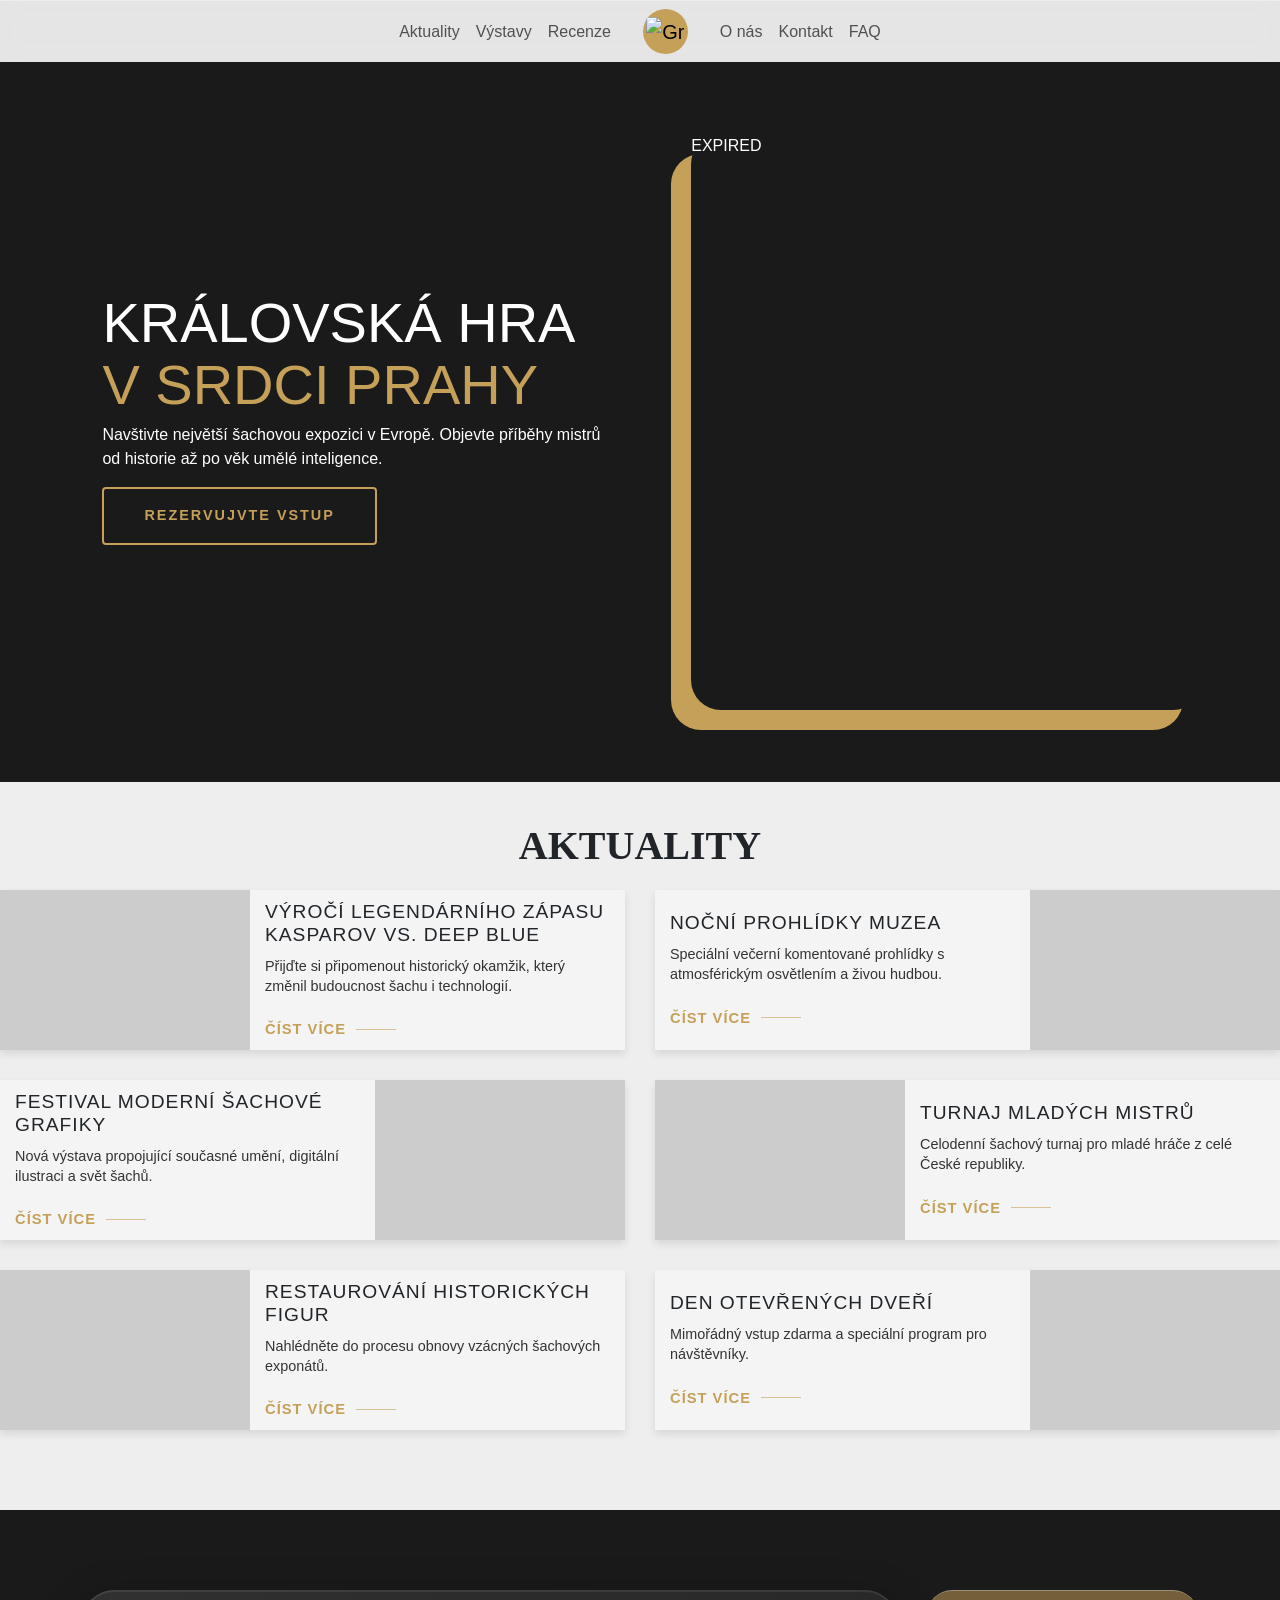
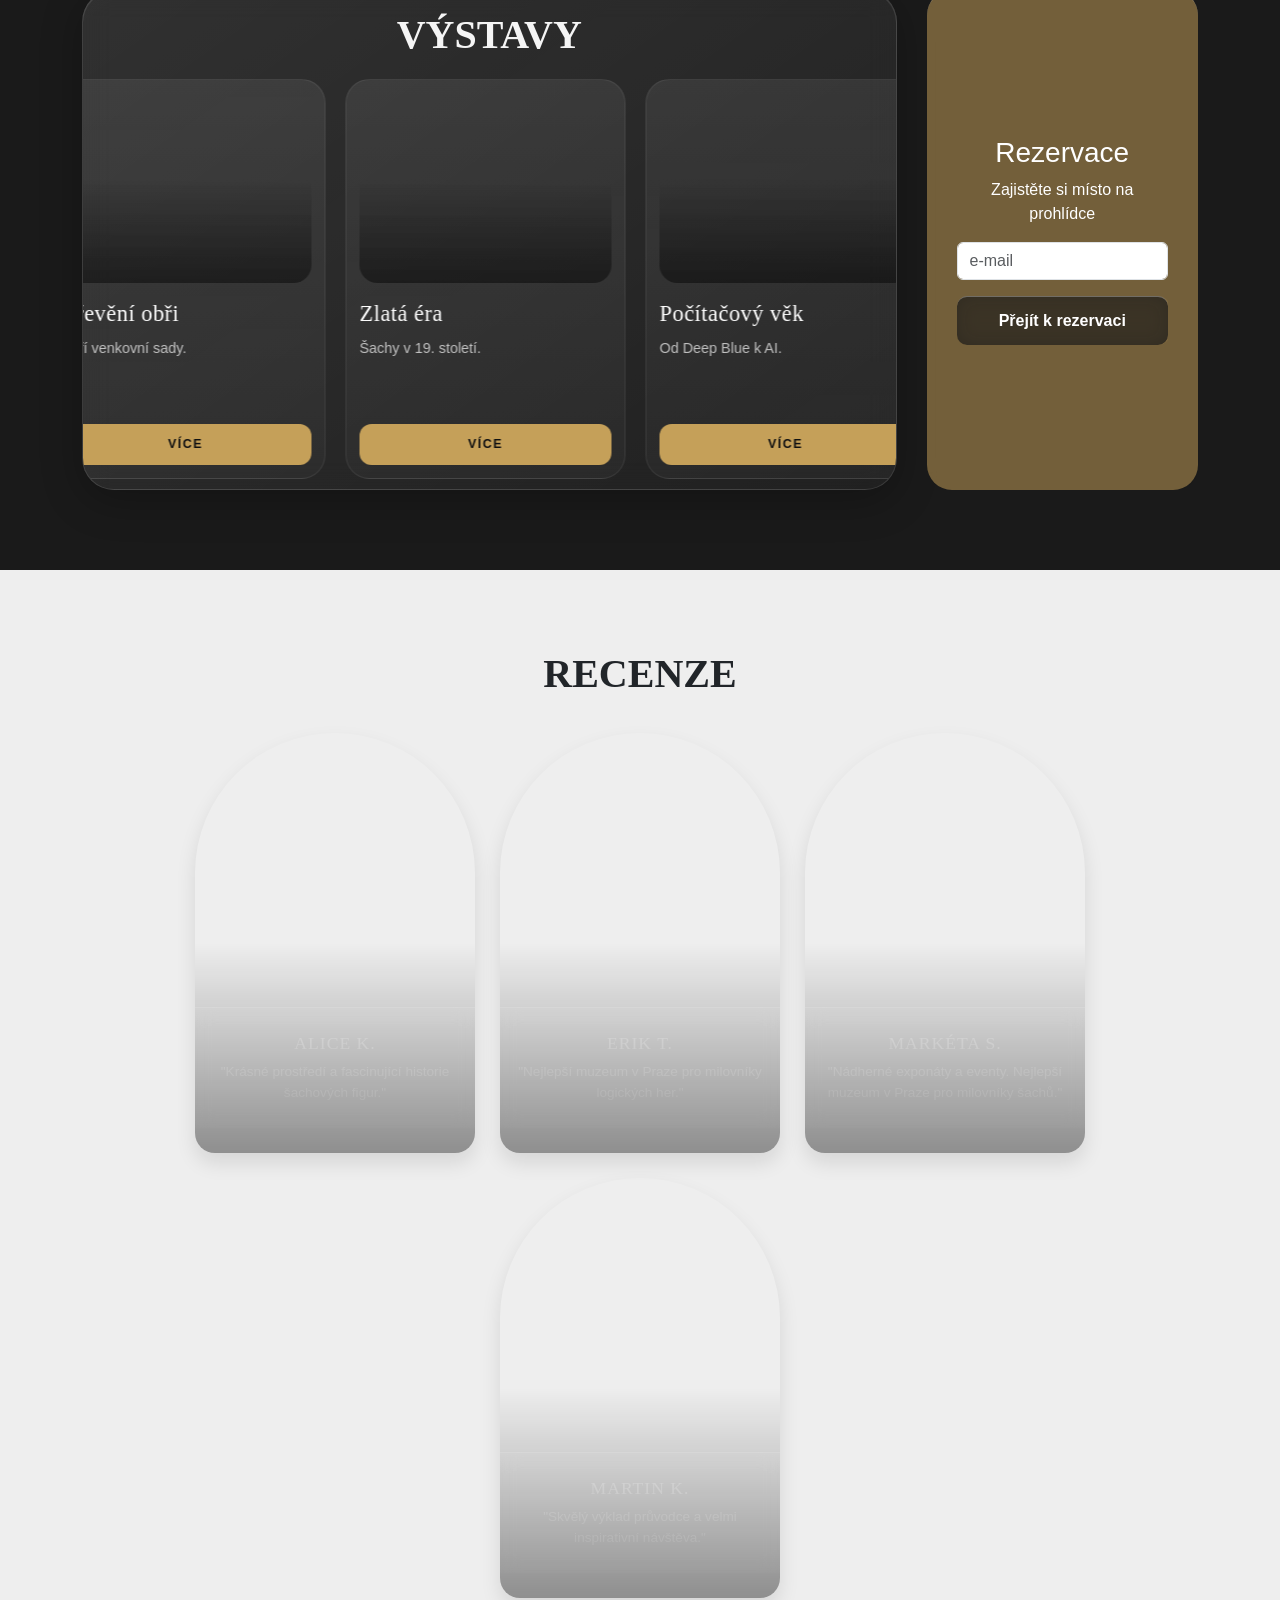
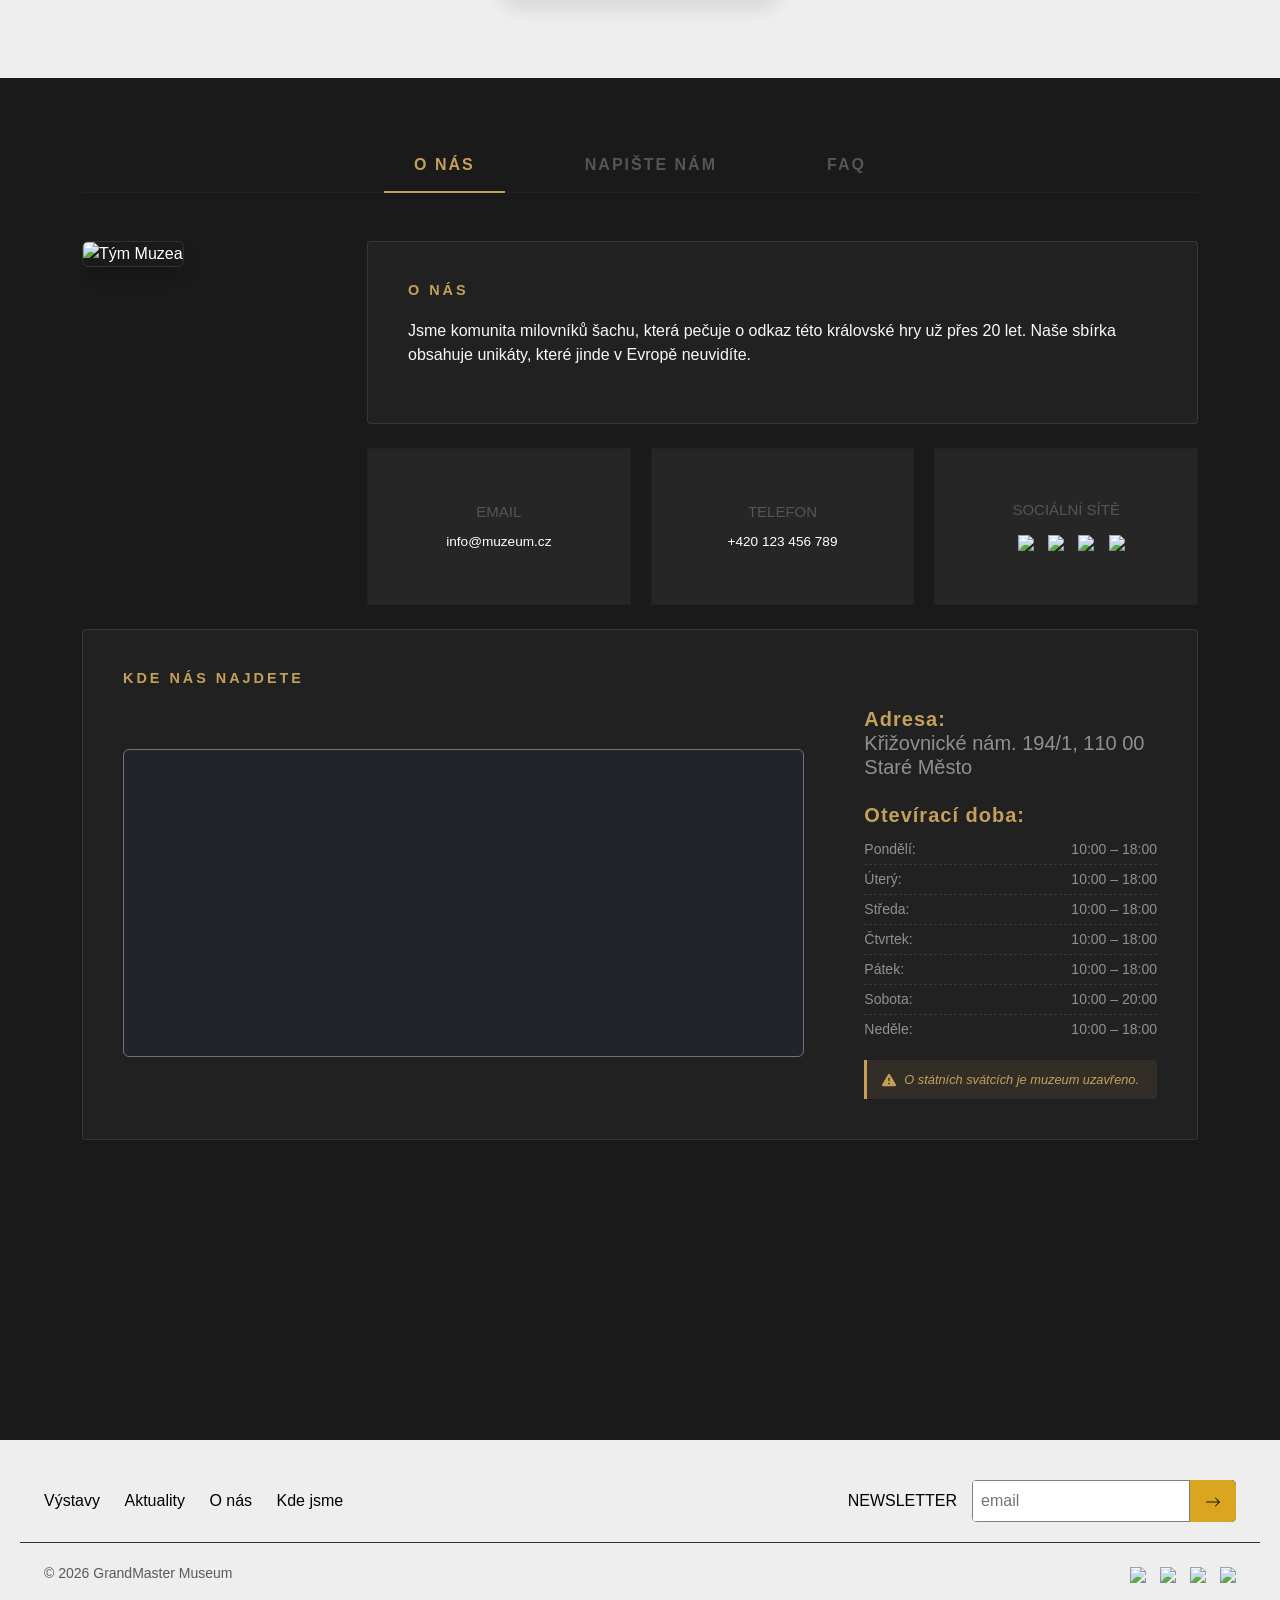
==== index.html @ 1655638c "Add files via upload" ====
<!DOCTYPE html>
<html lang="cs">

<head>
    <meta charset="UTF-8">
    <meta name="viewport" content="width=device-width, initial-scale=1.0">
    <title>Šachové Muzeum</title>

	<link href="https://cdn.jsdelivr.net/npm/bootstrap@5.3.0/dist/css/bootstrap.min.css" rel="stylesheet">
   <!-- <link href="https://fonts.googleapis.com/css2?family=Playfair+Display:wght@700;900&family=Poppins:wght@300;400;600&display=swap" rel="stylesheet">
   --> <link rel="stylesheet" href="style.css">
</head>

<body>

<nav class="navbar navbar-expand-lg navbar-light bg-light sticky-top">
  <div class="container">
    <button class="navbar-toggler" type="button" data-bs-toggle="collapse" data-bs-target="#navbarNav">
      <span class="navbar-toggler-icon"></span>
    </button>
    <div class="collapse navbar-collapse justify-content-center" id="navbarNav">
      <ul class="navbar-nav align-items-center">
        <li class="nav-item"><a class="nav-link" href="#aktuality">Aktuality</a></li>
        <li class="nav-item"><a class="nav-link" href="#vystavy">Výstavy</a></li>
		<li class="nav-item"><a class="nav-link" href="#recenze">Recenze</a></li>
      </ul>
      <a class="navbar-brand mx-4 logo-circle" href="#home">
        <img src="./pictures/chess_logo.png" alt="GrandMaster Logo" class="navbar-logo-img">
      </a>
      <ul class="navbar-nav align-items-center">
        <!--<li class="nav-item"><a class="nav-link" href="#kontakt">O nás</a></li>-->
		<li class="nav-item"><a class="nav-link" href="#kontakt" onclick="openTab('sekce-onas', this)">O nás</a></li>
        <li class="nav-item"><a class="nav-link" href="#kontakt" onclick="openTab('sekce-napiste', this)">Kontakt</a></li>
		<li class="nav-item"><a class="nav-link" href="#kontakt" onclick="openTab('sekce-faq', this)">FAQ</a></li>
      </ul>
    </div>
  </div>
</nav>



<!--HERO SECTION-->
<section id="home" class="hero">
  <div class="hero-content">
    <h1 style="font-family: 'Trebuchet MS', 'Lucida Sans Unicode', 'Lucida Grande', 'Lucida Sans', Arial, sans-serif; font-style: normal; font-weight: 1400;">KRÁLOVSKÁ HRA <br><span>V SRDCI PRAHY</span></h1>
    <p>Navštivte největší šachovou expozici v Evropě. Objevte příběhy mistrů od historie až po věk umělé inteligence.</p>
    <a href="#rezervace" class="btn-hero">REZERVUJVTE VSTUP</a>
  </div>
  <div class="img_hero_box">
      <div class="img_hero"><p id="odpocet"></p></div>
  </div>
</section>
<!--HERO SECTION-->


<dialog id="newsModal" class="news-modal">

  <div class="news-modal-image" id="newsModalImage"></div>

  <div class="news-modal-content">

    <div class="news-modal-date" id="newsModalDate"></div>

    <h2 id="newsModalTitle"></h2>

    <p id="newsModalText"></p>

    <button
    onclick="closeNewsModal()"
    class="btn btn-primary">
      Zavřít článek
    </button>

  </div>

</dialog>

<!--AKTUALITY-->
<section id="aktuality">
  <h2 class="section-title" style="padding-top: 40px;">AKTUALITY</h2>
  
  <div class="aktuality-container">
    
    <div class="aktualita-item">
      <div class="aktualita-foto" style="background-image: url('cesta-k-fotce1.jpg');"></div>
      <div class="aktualita-text">
        <h3>Výročí legendárního zápasu Kasparov vs. Deep Blue</h3>
        <p>
        Přijďte si připomenout historický okamžik,
        který změnil budoucnost šachu i technologií.
        </p> 
<button
onclick="openNewsModal(
'Výročí legendárního zápasu Kasparov vs. Deep Blue',
'14. května 2026',
'https://images.unsplash.com/photo-1511512578047-dfb367046420?w=1200',
'V květnu si muzeum připomene ikonický souboj mezi Garrym Kasparovem a superpočítačem Deep Blue, který změnil pohled veřejnosti na umělou inteligenci i budoucnost technologií. Návštěvníci se mohou těšit na interaktivní projekce, historické fotografie, dobové záznamy zápasu a speciální digitální instalace mapující vývoj počítačového šachu. Součástí programu budou také přednášky o propojení šachu a moderní AI.'
)"
class="news-btn">
Číst více
</button>
      </div>
    </div>

    <div class="aktualita-item reversed">
      <div class="aktualita-foto" style="background-image: url('cesta-k-fotce2.jpg');"></div>
      <div class="aktualita-text">
        <h3>Noční prohlídky muzea</h3>
        <p>
        Speciální večerní komentované prohlídky
        s atmosférickým osvětlením a živou hudbou.
        </p>
<button
onclick="openNewsModal(
'Noční prohlídky muzea',
'2. června 2026',
'https://images.unsplash.com/photo-1515879218367-8466d910aaa4?w=1200',
'Během letních měsíců muzeum otevírá své expozice i po setmění. Speciální večerní atmosféru doplní ambientní hudba, tematické osvětlení a komentované prohlídky zaměřené na nejzajímavější exponáty. Návštěvníci si budou moci prohlédnout historické šachové soupravy, digitální projekce i interaktivní instalace v unikátní noční atmosféře.'
)"
class="news-btn">
Číst více</button>
      </div>
    </div>

    <div class="aktualita-item reversed">
      <div class="aktualita-foto" style="background-image: url('cesta-k-fotce3.jpg');"></div>
      <div class="aktualita-text">
        <h3>Festival moderní šachové grafiky</h3>
        <p>
        Nová výstava propojující současné umění,
        digitální ilustraci a svět šachů.
        </p>
      <button
onclick="openNewsModal(
'Festival moderní šachové grafiky',
'18. července 2026',
'https://images.unsplash.com/photo-1544717305-2782549b5136?w=1200',
'Nová výstava propojí současné digitální umění, ilustraci a svět šachu. Festival představí tvorbu mladých umělců z celé Evropy, kteří ve svých dílech kombinují strategii, symboliku a moderní vizuální styl. Součástí budou workshopy, živé digitální malování i speciální projekce velkoformátových grafik inspirovaných historií i budoucností šachu.'
)"
class="news-btn">
Číst více
</button>
      </div>
    </div>

    <div class="aktualita-item">
      <div class="aktualita-foto" style="background-image: url('cesta-k-fotce4.jpg');"></div>
      <div class="aktualita-text">
       <h3>Turnaj mladých mistrů</h3>
        <p>
        Celodenní šachový turnaj pro mladé hráče
        z celé České republiky.
        </p>
        
      <button
onclick="openNewsModal(
'Turnaj mladých mistrů',
'4. srpna 2026',
'https://images.unsplash.com/photo-1517466787929-bc90951d0974?w=1200',
'Muzeum letos pořádá již pátý ročník turnaje mladých šachových talentů. Celodenní akce nabídne soutěžní partie, simultánku s profesionálním hráčem i speciální workshopy zaměřené na strategii a moderní šachové techniky. Návštěvníci se mohou těšit také na doprovodný program, interaktivní zóny a ocenění nejlepších hráčů.'
)"
class="news-btn">
Číst více
</button>
      </div>
    </div>

    <div class="aktualita-item">
      <div class="aktualita-foto" style="background-image: url('cesta-k-fotce1.jpg');"></div>
      <div class="aktualita-text">
        <h3>Restaurování historických figur</h3>
        <p>
        Nahlédněte do procesu obnovy
        vzácných šachových exponátů.
        </p>
        <button
onclick="openNewsModal(
'Restaurování historických figur',
'21. srpna 2026',
'https://images.unsplash.com/photo-1580541832626-2a7131ee809f?w=1200',
'Speciální výstava návštěvníkům představí zákulisí restaurování historických šachových souprav. Odborníci zde ukážou proces čištění, oprav i konzervace unikátních figurek pocházejících z různých období evropské historie. Součástí budou i ukázky původních materiálů, tradičních technik a interaktivní prezentace detailů jednotlivých exponátů.'
)"
class="news-btn">
Číst více
</button>
      </div>
    </div>

    <div class="aktualita-item reversed">
      <div class="aktualita-foto" style="background-image: url('cesta-k-fotce2.jpg');"></div>
      <div class="aktualita-text">
        <h3>Den otevřených dveří</h3>
        <p>
        Mimořádný vstup zdarma a speciální
        program pro návštěvníky.
        </p>
              <button
onclick="openNewsModal(
'Den otevřených dveří',
'12. září 2026',
'https://images.unsplash.com/photo-1529699211952-734e80c4d42b?w=1200',
'Muzeum zve návštěvníky na speciální den otevřených dveří se vstupem zdarma. Během celého dne budou probíhat komentované prohlídky, tematické workshopy, ukázky historických šachových partií i interaktivní aktivity pro děti a rodiny. Součástí akce bude také večerní světelná instalace v hlavní galerii.'
)"
class="news-btn">
Číst více
</button>
      </div>
    </div>

    </div>
</section>

<!-- Modální okno -->
<dialog id="tailwindModal" class="modal-window">
  <!-- Vnitřní kontejner -->
  <div class="p-6">
    <div class="flex justify-between items-center border-b pb-3 mb-4">
      <h3 class="text-xl font-bold text-gray-800"><span id="m-title" class="font-semibold text-gray-900"></span></h3>
    </div>

    <div class="space-y-3">
	  <p class="text-gray-600">Datum: <span id="m-name" class="font-semibold text-gray-900"></span></p>
      <p class="text-gray-600">Popis: <span id="m-role" class="font-semibold text-gray-900"></span></p>
    </div>

    <div class="mt-6 flex justify-end">
      <button onclick="closeModal()" class="btn btn-dark btn-sm">Zavřít</button>
    </div>
  </div>
</dialog>

<!-- Modální okno - rezervace -->
<dialog id="tailwindModalRezervace" class="modal-window">
  <!-- Vnitřní kontejner -->
  <div class="p-6">
    <div class="flex justify-between items-center border-b pb-3 mb-4">
      <h3 class="text-xl font-bold text-gray-800">Rezervace</h3>
    </div>

    <div class="space-y-3">
	  <p class="text-gray-600">
		Akce:
		<select name="typ_akce">
		  <option value="a1">Dřevění obři</option>
		  <option value="a2">Zlatá éra</option>
		  <option value="a3">Počítačový věk</option>
      <option value="a4">Historie šachů</option>
		  <option value="a5">Šachová grafika</option>
		  <option value="a6">Šachy a jejich budoucnost</option>
		</select>
	</p>

	  <p class="text-gray-600">Datum:<input type="date" class="form-control mb-3"></p>
	  <p class="text-gray-600">Čas: <input type="time" class="form-control mb-3"></p>
	  <p class="text-gray-600">
		Typ vstupenky:
		<select name="typ_vstupenky">
		  <option value="v1">Dospělí - 300 Kč</option>
		  <option value="v2">Dítě - 150 Kč</option>
		  <option value="v3">Rodinné vstupné (2 dospělí, 2 děti) - 500 Kč</option>
		</select>
	</p>
  
<div class="reservation-note">
  Vstupné se hradí až na místě při příchodu do muzea.
</div>
	<div class="ticket-grid">

  <div class="ticket-input">
    <label>Dospělí</label>
    <input type="number" min="0" value="1" class="form-ticket">
  </div>

  <div class="ticket-input">
    <label>Děti</label>
    <input type="number" min="0" value="0" class="form-ticket">
  </div>

  <div class="ticket-input">
    <label>Studenti</label>
    <input type="number" min="0" value="0" class="form-ticket">
  </div>

</div>

  
  <p class="text-gray-600">E-mail: <input type="email" class="form-control mb-3" id = "m-email"></p>
	  <p class="text-gray-600">Telefon: <input type="tel" class="form-control mb-3"></p>
    </div>

    <div class="mt-6 flex justify-end">
      <button onclick="closeModal2()" class="btn btn-dark btn-sm" style="width: 720px;">Odeslat</button>
    </div>
  </div>
</dialog>


<!--VÝSTAVY, CAROUSEL-->
<section id="vystavy" class="section dark-bg">
  <div class="container">
    <div class="reservation-layout">
      <div class="carousel-container">
        <h2 class="section-title" style="color: whitesmoke;">VÝSTAVY</h2>
        <div class="carousel-track" id="carouselTrack">

		  <div class="carousel-card">
    <div class="card-img" style="background-image: url('https://images.unsplash.com/photo-1560174038-da43ac74f01b?w=300')"></div>
    <h4>Dřevění obři</h4>
    <p>Obří venkovní sady.</p>

    <button onclick="openTailwindModal(
    'Dřevění obři',
    'Od 11. března do 1. dubna 2026',
    'Unikátní venkovní expozice obřích ručně vyřezávaných šachových figur z různých druhů dřeva. Návštěvníci si mohou prohlédnout historické herní sety inspirované středověkem a zároveň si vyzkoušet partii na nadrozměrné šachovnici pod širým nebem.'
    )" class="btn btn-dark btn-sm">Více</button>
</div>

<div class="carousel-card">
    <div class="card-img" style="background-image: url('https://images.unsplash.com/photo-1523398002811-999ca8dec234?w=300')"></div>
    <h4>Zlatá éra</h4>
    <p>Šachy v 19. století.</p>

    <button onclick="openTailwindModal(
    'Zlatá éra',
    'Od 18. července do 1. srpna 2026',
    'Výstava představuje období největšího rozmachu klasických šachů v 19. století. Objevte originální figurky, historické šachové hodiny i příběhy legendárních mistrů, kteří změnili dějiny této královské hry.'
    )" class="btn btn-dark btn-sm">Více</button>
</div>

<div class="carousel-card">
    <div class="card-img" style="background-image: url('https://images.unsplash.com/photo-1580541832626-2a7131ee809f?w=300')"></div>
    <h4>Počítačový věk</h4>
    <p>Od Deep Blue k AI.</p>

    <button onclick="openTailwindModal(
    'Počítačový věk',
    'Od 28. června do 8. srpna 2026',
    'Interaktivní expozice mapující vývoj šachových technologií od prvních počítačových programů až po moderní umělou inteligenci. Součástí výstavy jsou ukázky legendárních partií Deep Blue, AlphaZero i současných AI systémů.'
    )" class="btn btn-dark btn-sm">Více</button>
</div>

<div class="carousel-card">
    <div class="card-img" style="background-image: url('https://images.unsplash.com/photo-1560174038-da43ac74f01b?w=300')"></div>
    <h4>Historie šachů</h4>
    <p>Od počátků po současnost.</p>

    <button onclick="openTailwindModal(
    'Historie šachů',
    'Od 15. května do 28. května 2026',
    'Cesta historií šachu od starověké Indie přes perské a evropské královské dvory až po moderní turnaje. Výstava obsahuje vzácné historické figurky, dobové ilustrace a interaktivní časovou osu vývoje hry.'
    )" class="btn btn-dark btn-sm">Více</button>
</div>

<div class="carousel-card">
    <div class="card-img" style="background-image: url('https://images.unsplash.com/photo-1523398002811-999ca8dec234?w=300')"></div>
    <h4>Noční prohlídky muzea</h4>
    <p>Speciální večerní komentované prohlídky</p>

    <button onclick="openTailwindModal(
    'Šachová grafika',
    'Od 2. května do 1. června 2026',
    'Moderní i historická umělecká tvorba inspirovaná šachovou estetikou. Návštěvníci zde naleznou plakáty, ilustrace, digitální artworky i experimentální grafický design propojující strategii, geometrii a kreativitu.'
    )" class="btn btn-dark btn-sm">Více</button>
</div>

<div class="carousel-card">
    <div class="card-img" style="background-image: url('https://images.unsplash.com/photo-1580541832626-2a7131ee809f?w=300')"></div>
    <h4>Šachy a jejich budoucnost</h4>
    <p>Budoucnost strategie a AI.</p>

    <button onclick="openTailwindModal(
    'Šachy a jejich budoucnost',
    'Od 4. června do 28. června 2026',
    'Futuristická výstava zaměřená na propojení šachu, virtuální reality a umělé inteligence. Prozkoumejte, jak mohou moderní technologie změnit způsob hraní, trénování i vnímání šachové strategie v následujících desetiletích.'
    )" class="btn btn-dark btn-sm">Více</button>
</div>

		<!-- Příklad v PHP
		<?php
		$file = fopen('vystavy.csv', 'r');

		foreach ($lines as $line)
		{
			$data[] = str_getcsv($line);

			$div = '<div class="carousel-card">
				<div class="card-img" style="background-image: url(\'$data[0]\')"></div>
				<h4>' . $data[1] . '</h4>
				<p>' . $data[2] . '.</p>
				<button class="btn btn-dark btn-sm">Více</button>
			</div>';

			echo $div;
		}
		?>
		-->

        </div>
      </div>

      <div class="reservation-box" id="rezervace">
        <h3>Rezervace</h3>
        <p>Zajistěte si místo na prohlídce</p>
        <input type="email" placeholder="e-mail" class="form-control mb-3" id = "email">

         <button class="btn-gold w-100" onclick="tailwindModalRezervace(document.getElementById('email').value)">Přejít k rezervaci</button>
      </div>
    </div>
  </div>
</section>

<!--RECENZE-->
<section class="section_recenze" id="recenze">
  <h2 class="section-title">RECENZE</h2>
  <div class="reviews">
    
    <div class="review" style="background-image: url('./pictures/photo_review\ \(1\).jpg');">
      <div class="review-content">
        <h3>Alice K.</h3>
        <p>"Krásné prostředí a fascinující historie šachových figur."</p>
      </div>
    </div>

    <div class="review" style="background-image: url('./pictures/photo_review\ \(2\).jpg');">
      <div class="review-content">
        <h3>Erik T.</h3>
        <p>"Nejlepší muzeum v Praze pro milovníky logických her."</p>
      </div>
    </div>

    <div class="review" style="background-image: url('./pictures/photo_review\ \(3\).jpg');">
      <div class="review-content">
        <h3>Markéta S.</h3>
        <p>"Nádherné exponáty a eventy. Nejlepší muzeum v Praze pro milovníky šachů."</p>
      </div>
    </div>

    <div class="review" style="background-image: url('./pictures/photo_review\ \(4\).jpg');">
      <div class="review-content">
        <h3>Martin K.</h3>
        <p>"Skvělý výklad průvodce a velmi inspirativní návštěva."</p>
      </div>
    </div>

  </div>
</section>


<section id="kontakt" class="section chess-dark-theme">
  <div class="container">
    
    <!-- TABS MENU -->
    <div class="tabs-custom-luxury mb-5">
      <div class="tab-lux active" onclick="openTab('sekce-onas', this)">O NÁS</div>
      <div class="tab-lux" onclick="openTab('sekce-napiste', this)">NAPIŠTE NÁM</div>
      <div class="tab-lux" onclick="openTab('sekce-faq', this)">FAQ</div>
    </div>

    <!-- TAB: O NÁS (Fotka, Popis, Kontakty + Široká Mapa) -->
  <div id="sekce-onas" class="tab-content active">
    <div class="row g-4 mb-4">
      <div class="col-lg-3">
        <div class="team-photo-container h-100">
          <img src="./pictures/aboutus_photo.jpg" class="img-fluid rounded shadow h-100 object-fit-cover" alt="Tým Muzea">
        </div>
      </div>
      <div class="col-lg-9">
        <div class="glass-card mb-4">
          <h2 class="gold-tag">O NÁS</h2>
          <p class="text-light">Jsme komunita milovníků šachu, která pečuje o odkaz této královské hry už přes 20 let. Naše sbírka obsahuje unikáty, které jinde v Evropě neuvidíte.</p>
        </div>
        <div class="contact-flex-row">
          <div class="contact-square">
            <span class="label">Email</span>
            <span class="value">info@muzeum.cz</span>
          </div>
          <div class="contact-square">
            <span class="label">Telefon</span>
            <span class="value">+420 123 456 789</span>
          </div>
          <div class="contact-square">
            <span class="label">Sociální sítě</span>
          <div class="value-icons">
              <div class="social_icons">
                <a href="file:///D:/PRO_muzeum/index.html"><img src="https://cdn-icons-png.flaticon.com/512/2111/2111463.png"></a>
                <a href=""><img src="https://cdn-icons-png.flaticon.com/512/733/733547.png"></a>
                <a href=""><img src="https://cdn-icons-png.flaticon.com/512/3046/3046121.png"></a>
                <a href=""><img src="https://cdn-icons-png.flaticon.com/512/1384/1384060.png"></a>
              </div>
          </div>
        </div>
      </div>
    </div>
  </div>

      <!-- Spodní část: Široká Mapa a Adresa (přes celou šířku) -->
  <div class="row">
    <div class="col-12">
      <div class="glass-card">
        <h2 class="gold-tag">KDE NÁS NAJDETE</h2>
        <div class="row align-items-center">
          <div class="col-lg-8">
            <div class="ratio ratio-21x9 bg-dark border border-secondary rounded overflow-hidden mb-3 mb-lg-0">
              <span class="text-muted d-flex align-items-center justify-content-center">
                <iframe src="https://www.google.com/maps/embed?pb=!1m14!1m8!1m3!1d10239.823884304782!2d14.415617!3d50.0871112!3m2!1i1024!2i768!4f13.1!3m3!1m2!1s0x470b959bc8e18d1b%3A0x11307d5b5aa8550c!2sStory%20of%20Prague%20Museum!5e0!3m2!1scs!2scz!4v1778532175423!5m2!1scs!2scz" width="1000" height="500" style="border:0;" allowfullscreen="" loading="lazy" referrerpolicy="no-referrer-when-downgrade"></iframe>
              </span>
            </div>
          </div>
          <div class="col-lg-4 ps-lg-5">
            <div class="info-details">
              <p class="mb-4 text-light h5"><strong>Adresa:</strong><br><span class="text-white-50">Křižovnické nám. 194/1, 110 00 Staré Město</span></p>
              
              <p class="mb-2 text-light h5"><strong>Otevírací doba:</strong></p>
              <ul class="list-unstyled text-white-50 small mb-3">
                <li class="d-flex justify-content-between"><span>Pondělí:</span> <span>10:00 – 18:00</span></li>
                <li class="d-flex justify-content-between"><span>Úterý:</span> <span>10:00 – 18:00</span></li>
                <li class="d-flex justify-content-between"><span>Středa:</span> <span>10:00 – 18:00</span></li>
                <li class="d-flex justify-content-between"><span>Čtvrtek:</span> <span>10:00 – 18:00</span></li>
                <li class="d-flex justify-content-between"><span>Pátek:</span> <span>10:00 – 18:00</span></li>
                <li class="d-flex justify-content-between"><span>Sobota:</span> <span>10:00 – 20:00</span></li>
                <li class="d-flex justify-content-between"><span>Neděle:</span> <span>10:00 – 18:00</span></li>
              </ul>

              <div class="holiday-warning">
                <svg xmlns="http://www.w3.org/2000/svg" width="14" height="14" fill="currentColor" class="bi bi-exclamation-triangle-fill me-2" viewBox="0 0 16 16">
                  <path d="M8.982 1.566a1.13 1.13 0 0 0-1.96 0L.165 13.233c-.457.778.091 1.767.98 1.767h13.713c.889 0 1.438-.99.98-1.767L8.982 1.566zM8 5c.535 0 .954.462.9.995l-.35 3.507a.552.552 0 0 1-1.1 0L7.1 5.995A.905.905 0 0 1 8 5zm.002 6a1 1 0 1 1 0 2 1 1 0 0 1 0-2z"/>
                </svg>
                O státních svátcích je muzeum uzavřeno.
              </div>
            </div>
          </div>
        </div>
      </div>
    </div>
  </div>
</section>


 <div class="chess-dark-theme">
    <!-- TAB: NAPIŠTE NÁM + NEWSLETTER (Společně v jedné sekci) -->
    <div id="sekce-napiste" class="tab-content" style="display:none;">
      <div class="row g-4">
        <!-- Newsletter (jako v původním návrhu) -->
        <div class="col-lg-4">
          <div class="glass-card h-100">
            <h3 class="gold-tag">NÁŠ NEWSLETTER</h3>
            <p class="text-white-50 small mb-4">Odebírejte novinky o turnajích a nových sbírkách.</p>
            <input type="email" class="form-chess mb-3" placeholder="Váš e-mail">
            <button class="btn-gold-chess w-100">ODESLAT</button>
          </div>
        </div>
        <!-- Kontaktní formulář -->
        <div class="col-lg-8">
          <div class="glass-card h-100">
            <h3 class="gold-tag">NAPIŠTE NÁM</h3>
            <div class="row g-3">
              <div class="col-md-6"><input type="email" class="form-chess" placeholder="Váš e-mail"></div>
              <div class="col-md-6"><input type="tel" class="form-chess" placeholder="Váš telefon"></div>
              <div class="col-12"><input type="text" class="form-chess" placeholder="Vaše jméno"></div>
              <div class="col-12"><textarea class="form-chess" rows="4" placeholder="Vaše zpráva..."></textarea></div>
              <div class="col-12 text-end"><button class="btn-gold-chess px-5">ODESLAT ZPRÁVU</button></div>
            </div>
          </div>
        </div>
      </div>
    </div>
  </div>

<div class="chess-dark-theme">
    <!-- TAB: FAQ -->
    <div id="sekce-faq" class="tab-content" style="display:none;">
  <div class="accordion" id="accordionFAQ">
    
    <div class="accordion-item">
      <h2 class="accordion-header">
        <button class="accordion-button" type="button" data-bs-toggle="collapse" data-bs-target="#collapseOne">
          Jak funguje rezervace? 
        </button>
      </h2>
      <div id="collapseOne" class="accordion-collapse collapse show" data-bs-parent="#accordionFAQ">
        <div class="accordion-body">
          Rezervace probíhá plně online přes náš rezervační systém. Po výběru termínu vám přijde potvrzovací e-mail s QR kódem.
        </div>
      </div>
    </div>

    <div class="accordion-item">
      <h2 class="accordion-header">
        <button class="accordion-button collapsed" type="button" data-bs-toggle="collapse" data-bs-target="#collapseTwo">
          Jaká je otevírací doba?
        </button>
      </h2>
      <div id="collapseTwo" class="accordion-collapse collapse" data-bs-parent="#accordionFAQ">
        <div class="accordion-body">
          Otevřeno máme denně od 10:00 do 18:00, včetně víkendů a svátků.
        </div>
      </div>
    </div>

    <div class="accordion-item">
      <h2 class="accordion-header">
        <button class="accordion-button collapsed" type="button" data-bs-toggle="collapse" data-bs-target="#collapseThree">
          Je muzeum vhodné pro děti?
        </button>
      </h2>
      <div id="collapseThree" class="accordion-collapse collapse" data-bs-parent="#accordionFAQ">
        <div class="accordion-body">
          Ano, pro děti máme připravenou interaktivní zónu s obřími šachy a výukové tablety s šachovými hádankami.
        </div>
      </div>
    </div>

  </div>
</div>
</div>
<!--FOOTER-->
<footer class="footer">
  <div class="container-fluid px-4">
    <div class="footer-top">
      <div class="footer-menu">
        <a href="#rezervace">Výstavy</a>
        <a href="#aktuality">Aktuality</a>
        <a href="#kontakt">O nás</a>
        <a href="#kontakt">Kde jsme</a>
      </div>
      <div class="newsletter_footer">
        <span>NEWSLETTER</span>
        <div class="newsletter-box">
          <input type="email" placeholder="email">
          <button>
            <svg xmlns="http://www.w3.org/2000/svg" width="16" height="16" fill="currentColor" class="bi bi-arrow-right" viewBox="0 0 16 16">
              <path fill-rule="evenodd" d="M1 8a.5.5 0 0 1 .5-.5h11.793l-3.147-3.146a.5.5 0 0 1 .708-.708l4 4a.5.5 0 0 1 0 .708l-4 4a.5.5 0 0 1-.708-.708L13.293 8.5H1.5A.5.5 0 0 1 1 8"/>
            </svg>
          </button>
        </div>
      </div>
    </div>
  </div>
  <div class="footer-line"></div>
  <div class="container-fluid px-4">
    <div class="footer-bottom">
      <div>© 2026 GrandMaster Museum</div>
      
      <div class="social-icons">
        <a href="file:///D:/PRO_muzeum/index.html"><img src="https://cdn-icons-png.flaticon.com/512/2111/2111463.png"></a>
        <a href=""><img src="https://cdn-icons-png.flaticon.com/512/733/733547.png"></a>
        <a href=""><img src="https://cdn-icons-png.flaticon.com/512/3046/3046121.png"></a>
        <a href=""><img src="https://cdn-icons-png.flaticon.com/512/1384/1384060.png"></a>
      </div>

    </div>
    </div>
  </div>
</footer>

<script src="https://cdn.jsdelivr.net/npm/bootstrap@5.3.0/dist/js/bootstrap.bundle.min.js"></script>
<script src="script.js"></script>
<script src="modal_window.js"></script>

</body>
</html>
---- style.css ----
:root {
  --gold: #c5a059;
  --dark: #1a1a1a;
  --light: #f4f4f4;
}

h2{
  font-family: 'Lucida Sans', 'Lucida Sans Regular', 'Lucida Grande', 'Lucida Sans Unicode', Geneva, Verdana, sans-serif;
  font-style: normal;
  font-weight: 900;
}
body { font-family: 'Poppins', sans-serif; margin: 0; background: var(--light); }

/* NAVBAR */
.logo-circle {
  width: 45px; /* Trochu jsem ho zvětšil, aby logo vyniklo */
  height: 45px; 
  background: var(--gold);
  border-radius: 50%; 
  display: flex; 
  align-items: center;
  justify-content: center; 
  text-decoration: none; 
  overflow: hidden; /* Ořízne obrázek, kdyby byl moc velký */
  transition: transform 0.3s ease;
  padding: 0; 
}

.logo-circle:hover {
  transform: scale(1.1);
  box-shadow: 0 0 15px rgba(197, 160, 89, 0.5);
}

.navbar-logo-img {
  width: 85%; 
  height: auto;
  display: block;
   
}
.navbar{
  background: rgba(169, 169, 169, 0.2) !important; 
  backdrop-filter: blur(10px) !important; 
  -webkit-backdrop-filter: blur(10px) !important;
  border-top: 1px solid rgba(255, 255, 255, 0.3) !important;
  text-align: center !important;
  color: #fff !important; 
}

/* HERO */
.hero {
  height: 80vh; 
  background: var(--dark); 
  color: white;
  display: flex; 
  align-items: center; 
  padding: 8% 8%;
  position: relative; 
  overflow: hidden;
}

.hero-content { z-index: 2; max-width: 500px; }
.hero h1 { 
  font-family: 'Playfair Display', serif; 
  font-size: 3.5rem; 
  line-height: 1.1; 
}
.hero h1 span { color: var(--gold); }
.img_hero {
  width: 100%; 
  height: 100%; 
  background: url('https://images.unsplash.com/photo-1523398002811-999ca8dec234?w=800') center/cover;
  border-radius: 30px; 
  box-shadow: -20px 20px 0 var(--gold);
}
.img_hero_box { 
  position: absolute;
  right: 6%; /*odsazení*/ 
  width: 40%; 
  height: 80%; 
}

/*tlačitko*/
.btn-hero {
  display: inline-block;
  position: relative;
  padding: 16px 40px;
  color: var(--gold); 
  font-family: 'Poppins', sans-serif;
  font-weight: 600;
  font-size: 0.9rem;
  letter-spacing: 2px;
  text-transform: uppercase;
  text-decoration: none;
  background: transparent; 
  border: 2px solid var(--gold);
  border-radius: 4px; 
  overflow: hidden;
  transition: all 0.4s ease;
  z-index: 1;
}


.btn-hero::before {
  content: '';
  position: absolute;
  top: 0;
  left: -100%;
  width: 100%;
  height: 100%;
  background: var(--gold); 
  transition: all 0.4s ease;
  z-index: -1; 
}

.btn-hero:hover {
  color: #1a1a1a; 
  box-shadow: 0 0 20px rgba(197, 160, 89, 0.4);
  transform: translateY(-2px);
}

.btn-hero:hover::before {
  left: 0; /* Výplň přijede zleva */
}

/* Jemný odlesk na hraně */
.btn-hero:active {
  transform: translateY(0);
}
/* SECTION COMMON */
.section { padding: 80px 5%; }
.section-title { 
  font-family: 'Playfair Display', serif; 
  text-align: center; 
  margin-bottom: 20px; 
  font-size: 2.5rem; 
}

/*Modal okno - aktuality*/

.news-modal {

  width: min(850px, 94vw);

  max-height: 92vh;

  overflow-y: auto;

  padding: 0;

  border: none;

  border-radius: 30px;

  background:
    linear-gradient(
      145deg,
      rgba(28,28,28,0.98),
      rgba(14,14,14,0.98)
    );

  color: white;

  box-shadow:
    0 30px 90px rgba(0,0,0,0.65),
    0 0 0 1px rgba(255,255,255,0.05);

  animation: modalOpen 0.4s ease;
}

/* BACKDROP */
.news-modal::backdrop {

  background: rgba(0,0,0,0.78);

  backdrop-filter: blur(8px);
}

/* IMAGE */
.news-modal-image {

  width: 100%;

  height: 320px;

  background-size: cover;
  background-position: center;

  position: relative;
}

.news-modal-image::after {

  content: "";

  position: absolute;
  inset: 0;

  background:
    linear-gradient(
      to top,
      rgba(15,15,15,1),
      rgba(15,15,15,0.1)
    );
}

/* CONTENT */
.news-modal-content {

  padding: 40px;
}

/* DATE */
.news-modal-date {

  color: var(--gold);

  letter-spacing: 2px;

  text-transform: uppercase;

  font-size: 0.82rem;

  margin-bottom: 14px;
}

/* TITLE */
.news-modal h2 {

  font-family: 'Playfair Display', serif;

  font-size: 2.3rem;

  margin-bottom: 22px;

  line-height: 1.2;
}

/* TEXT */
.news-modal p {

  color: rgba(255,255,255,0.74);

  line-height: 1.9;

  font-size: 1rem;

  margin-bottom: 30px;
}

/* BUTTON */
.news-modal .btn {

  border: none;

  border-radius: 14px;

  padding: 14px 28px;

  background: var(--gold);

  color: #111;

  font-weight: 700;

  transition: 0.3s ease;
}

/* HOVER */
.news-modal .btn:hover {

  background:
    linear-gradient(
      135deg,
      #f0cf8a,
      #d6aa52
    );

  transform:
    translateY(-3px);

  box-shadow:
    0 16px 35px rgba(197,160,89,0.35);
}

/* MOBILE */
@media (max-width: 768px) {

  .news-modal-image {
    height: 220px;
  }

  .news-modal-content {
    padding: 28px;
  }

  .news-modal h2 {
    font-size: 1.8rem;
  }

}
/* =========================
   NEWS BUTTON
========================= */

.news-btn {

  margin-top: 22px;

  background: transparent;

  border: none;

  color: var(--gold);

  padding: 0;

  font-size: 0.92rem;

  font-weight: 600;

  letter-spacing: 1px;

  text-transform: uppercase;

  display: inline-flex;

  align-items: center;

  gap: 10px;

  transition:
    color 0.3s ease,
    transform 0.3s ease,
    gap 0.3s ease;

  position: relative;
}

/* LINE */
.news-btn::after {

  content: "";

  width: 40px;

  height: 1px;

  background: rgba(197,160,89,0.6);

  transition:
    width 0.3s ease,
    background 0.3s ease;
}

/* HOVER */
.news-btn:hover {

  color: #f1d6a0;

  gap: 16px;

  transform: translateX(4px);
}

/* HOVER LINE */
.news-btn:hover::after {

  width: 60px;

  background: #f1d6a0;
}
/* AKTUALITY */
.aktuality-container {
  box-sizing: border-box; /* Zabrání zúžení obsahu */
  display: grid;
  grid-template-columns: 1fr 1fr;
  gap: 30px;
  width: 100%; 
  max-width: 1400px;
  margin: 0 auto;
  padding-bottom: 30px; 
}
#aktuality {
  background-color: #eee; 
  padding-bottom: 50px;    /* Tohle vytvoří prostor pod kartami bez ovlivnění jejich šířky */
}

.aktualita-item {
  display: flex;
  height: 160px; 
  background: #f4f4f4;
  overflow: hidden;
  box-shadow: 0 4px 8px rgba(0,0,0,0.1);
}

.aktualita-foto {
  width: 40%; 
  background-color: #ccc;
  background-size: cover;
  background-position: center;
  flex-shrink: 0;
}

.aktualita-text {
  width: 60%;
  padding: 15px;
  display: flex;
  flex-direction: column;
  justify-content: center;
}

.aktualita-text h3 {
  margin: 0 0 10px 0;
  text-transform: uppercase;
  font-size: 1.2rem;
  letter-spacing: 1px;
}

.aktualita-text p {
  margin: 0;
  font-size: 0.9rem;
  line-height: 1.4;
  color: #333;
}

.aktualita-item.reversed {
  flex-direction: row-reverse;
}

@media (max-width: 768px) {
  .aktuality-container {
    grid-template-columns: 1fr;
  }
}
/*AKTUALITY*/

/*Modal window vystavy*/

.modal-window {
  width: min(750px, 92%);
  border: none;
  border-radius: 28px;
  padding: 0;
  overflow: hidden;
  background:
    linear-gradient(
      145deg,
      rgba(32,32,32,0.98),
      rgba(18,18,18,0.98)
    );
  color: white;
  box-shadow:
    0 25px 80px rgba(0,0,0,0.6),
    0 0 0 1px rgba(255,255,255,0.05);
  animation: modalOpen 0.35s ease; /*Spusti animaci jménem modalOpen, která trvá 0.35 sekundy a pohybuje se plynule pomocí ease*/
}

/* BACKDROP */
.modal-window::backdrop {
  background: rgba(0,0,0,0.75);
  backdrop-filter: blur(8px);
}

/* VNITŘNÍ OBSAH */
.modal-window .p-6 {
  padding: 45px;
}

/* HEADER */
.modal-window .border-b {
  border-bottom: 1px solid rgba(255,255,255,0.08);
  padding-bottom: 20px;
  margin-bottom: 30px;
}

/* TITULEK */
#m-title {
  font-family: 'Playfair Display', serif;
  font-size: 2rem;
  color: var(--gold);
  letter-spacing: 1px;
  display: block;
}

/* TEXT */
.modal-window p {
  font-size: 1rem;
  line-height: 1.8;
  color: rgba(255,255,255,0.82);
  margin-bottom: 18px;
}

/* POPISKY */
.modal-window p strong,
.modal-window .text-gray-600 {
  color: rgba(255,255,255,0.55) !important;
  font-weight: 500;
}

/* HODNOTY */
#m-name,
#m-role {
  color: white !important;
  font-weight: 500;
}

/* TLAČÍTKO */
.modal-window .btn {
  background: var(--gold);
  border: none;
  color: black;

  padding: 12px 30px;
  border-radius: 12px;

  font-weight: 700;
  letter-spacing: 1px;

  transition: 0.3s ease;
}

.modal-window .btn:hover {
  background: white;
  transform: translateY(-2px);
  box-shadow: 0 10px 25px rgba(197,160,89,0.3);
}

/* SPACING */
.modal-window .space-y-3 {
  display: flex;
  flex-direction: column;
  gap: 10px;
}

/* ANIMACE */
@keyframes modalOpen {

  from {
    opacity: 0;
    transform: translateY(25px) scale(0.96);
  }

  to {
    opacity: 1;
    transform: translateY(0) scale(1);
  }
}

/* RESPONSIVE */
@media (max-width: 768px) {

  .modal-window {
    width: 94%;
    border-radius: 22px;
  }

  .modal-window .p-6 {
    padding: 28px;
  }

  #m-title {
    font-size: 1.6rem;
  }

}

/* =========================
   REZERVAČNÍ MODAL RESPONSIVE
========================= */

#tailwindModalRezervace {
  width: min(820px, 94vw);

  max-height: 92vh;

  overflow-y: auto;
  overflow-x: hidden;

  border: none;
  border-radius: 30px;

  padding: 0;

  background:
    linear-gradient(
      145deg,
      rgba(28,28,28,0.98),
      rgba(14,14,14,0.98)
    );

  color: white;

  box-shadow:
    0 30px 90px rgba(0,0,0,0.65),
    0 0 0 1px rgba(255,255,255,0.05);

  animation: modalOpen 0.4s ease;
}

/* BACKDROP */
#tailwindModalRezervace::backdrop {
  background: rgba(0,0,0,0.78);
  backdrop-filter: blur(8px);
}

/* SCROLLBAR */
#tailwindModalRezervace::-webkit-scrollbar {
  width: 8px;
}

#tailwindModalRezervace::-webkit-scrollbar-thumb {
  background: rgba(197,160,89,0.5);
  border-radius: 20px;
}

/* CONTENT */
#tailwindModalRezervace .p-6 {
  padding: 48px;
}

/* TITLE */
#tailwindModalRezervace h2 {
  font-family: 'Playfair Display', serif;

  color: var(--gold);

  font-size: 2.2rem;

  margin-bottom: 10px;

  line-height: 1.2;
}

/* SUBTITLE */
.rez-subtitle {
  color: rgba(255,255,255,0.65);

  margin-bottom: 32px;

  line-height: 1.7;

  font-size: 0.95rem;
}



/* PLACEHOLDER */
.form-ticket::placeholder {
  color: rgba(255,255,255,0.42);
}

/* FOCUS */
.form-ticket:focus {
  outline: none;

  border-color: rgba(197,160,89,0.75);

  background:
    linear-gradient(
      145deg,
      rgba(255,255,255,0.08),
      rgba(255,255,255,0.04)
    );

  transform: translateY(-1px);

  box-shadow:
    0 0 0 4px rgba(197,160,89,0.12),
    0 8px 20px rgba(0,0,0,0.2);
}




/* GRID */
.ticket-grid {
  display: grid;

  grid-template-columns: repeat(3, 1fr);

  gap: 18px;

  margin: 28px 0;
}

/* INPUT GROUP */
.ticket-input {
  display: flex;
  flex-direction: column;
}

/* LABEL */
.ticket-input label {
  margin-bottom: 10px;

  color: rgba(255,255,255,0.72);

  font-size: 0.88rem;

  letter-spacing: 1px;
}

/* INFO BOX */
.reservation-note {
  margin-top: 24px;

  background: rgba(197,160,89,0.10);

  border: 1px solid rgba(197,160,89,0.22);

  padding: 18px 20px;

  border-radius: 16px;

  color: #f1d6a0;

  line-height: 1.6;

  font-size: 0.92rem;
}

/* BUTTON AREA */
.modal-buttons {
  display: flex;

  justify-content: flex-end;

  gap: 14px;

  margin-top: 35px;

  flex-wrap: wrap;
}

/* BUTTONS */
#tailwindModalRezervace .btn {
  border: none;

  border-radius: 14px;

  padding: 14px 26px;

  font-weight: 700;

  letter-spacing: 1px;

  transition: 0.3s ease;
}

/* PRIMARY */
#tailwindModalRezervace .btn-primary {
  background: var(--gold);

  color: #111;
}

#tailwindModalRezervace .btn-primary:hover {
  background: #e2bf79;

  transform: translateY(-2px);

  box-shadow:
    0 12px 28px rgba(197,160,89,0.3);
}

/* SECONDARY */
#tailwindModalRezervace .btn-secondary {
  background: rgba(255,255,255,0.08);

  color: white;
}

#tailwindModalRezervace .btn-secondary:hover {
  background: rgba(255,255,255,0.14);
}

/* =========================
   NOTEBOOK RESPONSIVE
========================= */

@media (max-width: 1200px) {

  #tailwindModalRezervace {
    width: min(760px, 95vw);
  }

  #tailwindModalRezervace .p-6 {
    padding: 38px;
  }

}

/* =========================
   TABLET
========================= */

@media (max-width: 768px) {

  #tailwindModalRezervace {
    width: 96vw;

    max-height: 94vh;

    border-radius: 24px;
  }

  #tailwindModalRezervace .p-6 {
    padding: 28px;
  }

  #tailwindModalRezervace h2 {
    font-size: 1.8rem;
  }

  .ticket-grid {
    grid-template-columns: 1fr;
  }

  .modal-buttons {
    flex-direction: column;
  }

  #tailwindModalRezervace .btn {
    width: 100%;
  }

}

/* =========================
   MOBILE
========================= */

@media (max-width: 480px) {

  #tailwindModalRezervace {
    width: 100vw;

    height: 100vh;

    max-height: 100vh;

    border-radius: 0;
  }

  #tailwindModalRezervace .p-6 {
    padding: 22px;
  }

  #tailwindModalRezervace h2 {
    font-size: 1.5rem;
  }

  .form-ticket {
    padding: 13px 15px;
  }

}


/* CAROUSEL */
.reservation-layout { display: grid; grid-template-columns: 3fr 1fr; gap: 30px; }
.dark-bg { background: var(--dark); /* toto var(--dark) je z toho :root */ }


.carousel-container {
  padding: 20px 10px 10px;
  border-radius: 32px;
  overflow: hidden;
  background:
    linear-gradient(
      145deg,
      rgba(255,255,255,0.10),
      rgba(255,255,255,0.03)
    );
  backdrop-filter: blur(14px);
  -webkit-backdrop-filter: blur(14px);
  border: 1px solid rgba(255,255,255,0.12);
  box-shadow:
    0 10px 40px rgba(0,0,0,0.25),
    inset 0 1px 0 rgba(255,255,255,0.08);
  position: relative;
}

/* TRACK */
.carousel-track {
  display: flex;
  gap: 20px;
  align-items: stretch;
  will-change: transform;
}

/* CARD */
.carousel-card {
  min-width: 280px;
  max-width: 280px;

  min-height: 400px;

  display: flex;
  flex-direction: column;
  justify-content: space-between;

  padding: 13px;
  border-radius: 24px;

  background:
    linear-gradient(
      180deg,
      rgba(255,255,255,0.08),
      rgba(255,255,255,0.03)
    );

  border: 1px solid rgba(255,255,255,0.08);

  transition:
    transform 0.35s ease,
    box-shadow 0.35s ease,
    border-color 0.35s ease;

  position: relative;
  overflow: hidden;

  flex-shrink: 0;
}

/* GLOW */
.carousel-card::before {
  content: "";
  position: absolute;
  inset: 0;
  background:
    radial-gradient(
      circle at top left,
      rgba(197,160,89,0.18),
      transparent 45%
    );
  opacity: 0;
  transition: opacity 0.4s ease;
  pointer-events: none;
}

.carousel-card:hover::before {
  opacity: 1;
}

/* HOVER */
.carousel-card:hover {
  transform: translateY(-8px);

  border-color: rgba(197,160,89,0.45);

  box-shadow:
    0 18px 40px rgba(0,0,0,0.35),
    0 0 25px rgba(197,160,89,0.12);
}

/* IMAGE */
.card-img {
  height: 190px;
  border-radius: 18px;
  background-size: cover;
  background-position: center;
  margin-bottom: 18px;
  position: relative;
  overflow: hidden;
}

/* IMAGE OVERLAY */
.card-img::after {
  content: "";

  position: absolute;
  inset: 0;

  background:
    linear-gradient(
      to top,
      rgba(0,0,0,0.45),
      transparent 55%
    );
}

/* TITLE */
.carousel-card h4 {
  font-family: 'Playfair Display', serif;

  font-size: 1.4rem;
  color: white;

  margin-bottom: 10px;

  letter-spacing: 0.5px;
}

/* TEXT */
.carousel-card p {
  color: rgba(255,255,255,0.7);
  line-height: 1.5;
  font-size: 0.9rem;
  margin-bottom: 18px;
}

/* BUTTON */
.carousel-card .btn {
  width: 100%;
  margin-top: auto;

  border: none;
  border-radius: 12px;

  padding: 11px 18px;

  font-size: 0.78rem;
  font-weight: 700;

  letter-spacing: 1.5px;
  text-transform: uppercase;

  background: var(--gold);

  color: #111;

  transition:
    transform 0.3s ease,
    box-shadow 0.3s ease,
    background 0.3s ease;
}

/* BUTTON HOVER */
.carousel-card .btn:hover {
  background: #e3c07a;

  transform: translateY(-2px);

  box-shadow:
    0 10px 22px rgba(197,160,89,0.35);
}

/* BUTTON ACTIVE */
.carousel-card .btn:active {
  transform: scale(0.98);
}

/* RESPONSIVE */
@media (max-width: 768px) {

  .carousel-container {
    padding: 25px;
  }

  .carousel-card {
    min-width: 240px;
    max-width: 240px;
  }

  .card-img {
    height: 160px;
  }

}

/* RESERVATION BOX */
.reservation-box {
  padding: 30px; 
  border-radius: 25px;
  display: flex; 
  flex-direction: column; 
  justify-content: center;
  
  background: #c59f5985; 
  backdrop-filter: blur(10px); 
  -webkit-backdrop-filter: blur(10px);
  border-top: 1px solid rgba(255, 255, 255, 0.3);
  text-align: center;
  color: #fff;
}
.btn-gold {
  
  color: white; border: none; 
  padding: 12px 25px;
  border-radius: 10px; 
  font-weight: 600; 
  cursor: pointer; 
  transition: 0.3s;
  
  background: #1a1a1abe; 
  backdrop-filter: blur(10px); 
  -webkit-backdrop-filter: blur(10px);
  border-top: 1px solid rgba(255, 255, 255, 0.3);
  text-align: center;
  color: #fff;
}
.btn-gold:hover { background: var(--dark); transform: translateY(-2px); }



/*Recenze*/
.reviews {
  display: flex;
  justify-content: center;
  gap: 25px;
  margin-top: 35px;
  padding: 0 20px;
  flex-wrap: wrap; /* Responzivita pro menší monitory */
}
.section_recenze{
  background-color: #eee;
  padding: 80px 5%;
}
.review {
  width: 280px; 
  height: 420px;
  background-size: cover;
  background-position: center;
  border-radius: 140px 140px 20px 20px; 
  position: relative;
  overflow: hidden;
  transition: transform 0.4s ease, box-shadow 0.4s ease;
  box-shadow: 0 10px 20px rgba(0,0,0,0.1);
}

.review:hover {
  transform: scale(1.03); 
  box-shadow: 0 15px 30px rgba(197, 160, 89, 0.3); 
}

/* Moderní poloprůhledný obdélník s textem */
.review-content {
  position: absolute;
  bottom: 0;
  left: 0;
  width: 100%;
  padding: 25px 15px;
  margin-bottom: 25px;
  /* Glassmorphism efekt: rozmazání pozadí za textem */
  background: rgba(255, 255, 255, 0.2); 
  backdrop-filter: blur(10px); 
  -webkit-backdrop-filter: blur(10px);
  border-top: 1px solid rgba(255, 255, 255, 0.3);
  text-align: center;
  color: #fff; 
}

.review-content h3 {
  font-family: 'Playfair Display', serif;
  font-size: 1.1rem;
  margin-bottom: 8px;
  color: #fff;
  text-transform: uppercase;
  letter-spacing: 1px;
}

.review-content p {
  font-family: 'Poppins', sans-serif;
  font-size: 0.85rem;
  line-height: 1.5;
  margin: 0;
  opacity: 0.9;
}


.review::after {
  content: '';
  position: absolute;
  top: 0; left: 0; width: 100%; height: 100%;
  background: linear-gradient(to bottom, transparent 50%, rgba(0,0,0,0.4));
  pointer-events: none;
}


/*ONAS/napiste nam/faq*/
.chess-dark-theme {
  background-color: var(--dark); 
  padding: 60px 0;
  color: white;
}

/* TÝMOVÁ FOTKA */
.team-photo-container img {
  width: 100%;
  height: auto;
  object-fit: cover;
  border: 1px solid rgba(255, 255, 255, 0.1);
  border-radius: 4px;
}

.team-photo-container {
  overflow: hidden;
  border-radius: 4px;
}

.team-photo-container img {
  width: 100%;
  height: 100%;
  object-fit: cover; /* Zajistí, že fotka vyplní celou výšku vedle textu */
}

/* Úprava mapy pro široké zobrazení */
.ratio-21x9 {
  --bs-aspect-ratio: 45%; 
}

/* Zajištění stejné výšky u tabů a karet */
.tab-content.active {
  display: block !important;
}

/* Formátování textu v adrese */
.info-details strong {
  color: var(--gold);
  letter-spacing: 1px;
}

.tabs-custom-luxury {
  display: flex;
  justify-content: center;
  gap: 50px;
  border-bottom: 1px solid #222;
}

.tab-lux {
  padding: 15px 30px;
  cursor: pointer;
  color: #555;
  font-weight: 600;
  letter-spacing: 2px;
  transition: 0.3s;
  position: relative;
  text-transform: uppercase;
}
/* ANIMACE PRO TABY */
.tab-content {
  display: none;
  opacity: 0;
  transform: translateY(10px); /* Mírný posun pro efekt vynoření */
  transition: opacity 0.4s ease, transform 0.4s ease; /* Délka animace 0.4s */
}

.tab-content.active {
  display: block !important;
  opacity: 1;
  transform: translateY(0);
}
.tab-lux.active {
  color: var(--gold);
}

.tab-lux.active::after {
  content: '';
  position: absolute;
  bottom: -1px;
  left: 0;
  width: 100%;
  height: 2px;
  background: var(--gold);
}

/* KARTY (Glass design) */
.glass-card {
  background: rgba(255, 255, 255, 0.03);
  border: 1px solid rgba(255, 255, 255, 0.1);
  padding: 40px;
  border-radius: 4px;
  transition: 0.3s;
}

.glass-card:hover {
  background: rgba(255, 255, 255, 0.05);
  border-color: var(--gold);
}
/* Seznam otevírací doby */
.info-details ul li {
  border-bottom: 1px dashed rgba(255, 255, 255, 0.1);
  padding: 4px 0;
}

.info-details ul li:last-child {
  border-bottom: none;
}

/* Styl pro varování o svátcích */
.holiday-warning {
  background: rgba(197, 160, 89, 0.1); /* Jemný zlatý nádech */
  border-left: 3px solid var(--gold);
  padding: 10px 15px;
  font-size: 0.8rem;
  color: var(--gold);
  font-style: italic;
  display: flex;
  align-items: center;
  border-radius: 0 4px 4px 0;
}

.gold-tag {
  color: var(--gold);
  font-size: 0.9rem;
  font-weight: 700;
  letter-spacing: 3px;
  margin-bottom: 20px;
  display: block;
  text-transform: uppercase;
}

/* KONTAKTNÍ BOXY  */
.contact-flex-row {
  display: flex;
  gap: 20px;
}

.contact-square {
  flex: 1;
  background: rgba(255, 255, 255, 0.05);
  border: 1px solid #222;
  padding: 50px;
  text-align: center;
  display: flex;
  flex-direction: column;
  justify-content: center;
  transition: 0.3s;
}

.contact-square .modal-window {
  opacity: 1;
}

.contact-square:hover {
  border-color: var(--gold);
  background: rgba(255, 255, 255, 0.08);
}

.contact-square .label {
  font-size: 15px;
  color: #555;
  text-transform: uppercase;
  margin-bottom: 8px;
}

.contact-square .value {
  font-size: 0.85rem;
  color: white;
  font-weight: 500;
}
.social_icons img { 
  width: 30px; 
  margin-left: 10px; 
}


.form-chess {
  background: rgba(255, 255, 255, 0.03);
  border: 1px solid #333;
  color: white;
  width: 100%;
  padding: 12px 15px;
  border-radius: 4px;
  margin-bottom: 10px;
  transition: 0.3s;
}

.form-chess:focus {
  outline: none;
  border-color: var(--gold);
  background: rgba(255, 255, 255, 0.07);
}

.btn-gold-chess {
  background: var(--gold);
  color: black;
  border: none;
  padding: 12px 40px;
  font-weight: 700;
  font-size: 0.8rem;
  letter-spacing: 2px;
  transition: 0.3s;
  text-transform: uppercase;
}

.btn-gold-chess:hover {
  background: white;
  transform: translateY(-3px);
}

.faq-item{
  border-bottom:1px solid #aaa;
  padding:10px;
}

.faq-q{
  display:flex;
  justify-content:space-between;
  cursor:pointer;
}

.faq-a{display:none}

.accordion-item {
  background-color: rgba(255, 255, 255, 0.03) !important;
  border: 1px solid #222 !important;
  color: white !important;
}

.accordion-button {
  background-color: transparent !important;
  color: white !important;
  box-shadow: none !important;
}
.accordion-button:not(.collapsed) {
  background-color: rgba(197, 160, 89, 0.1) !important; /* Jemné zlaté pozadí při otevření */
  color: var(--gold) !important;
}

.accordion-body {
  background-color: rgba(255, 255, 255, 0.02);
  color: #ddd;
  line-height: 1.6;
}

.accordion-button::after {
  filter: invert(1); /* Otočí barvu šipky na bílou */
}


/* RESPONSIVITY */
@media (max-width: 991px) {
  .contact-flex-row { flex-direction: column; }
  .tabs-custom-luxury { gap: 20px; }
  .team-photo-container { margin-bottom: 30px; }
}



/* Omezí šířku tabů stejně jako O nás */
#sekce-napiste,
#sekce-faq {
  max-width: 1150px;

  margin: 0 auto;
}


/* NAPIŠTE NÁM */
#sekce-napiste .glass-card {
  border-radius: 24px;
}

/* Lepší spacing */
#sekce-napiste .row,
#sekce-faq .row {
  margin: 0;
}

/* FAQ accordion */
#sekce-faq .accordion {
  margin-top: 25px;
}

/* RESPONSIVE */
@media (max-width: 1200px) {

  #sekce-napiste,
  #sekce-faq {
    max-width: 100%;
  }

}

@media (max-width: 768px) {

  #sekce-faq .glass-card,
  #sekce-napiste .glass-card {
    padding: 25px;
  }

}



/* PŮVODNÍ FOOTER STYLY */
.footer { 
  background: #eee;
  padding: 40px 20px 20px 20px; /* Snížil jsem poslední hodnotu (dolní padding) na 20px */
  color: rgb(0, 0, 0); 
}

.footer-top { 
  display: flex; 
  justify-content: space-between; 
  align-items: center; 
  flex-wrap: wrap; 
  gap: 20px; 
}

.footer-menu a { 
  color: rgb(0, 0, 0); 
  text-decoration: none; 
  margin-right: 20px; 
  font-weight: 500; 
}

.newsletter_footer { 
  display: flex; 
  align-items: center; 
  gap: 15px; 
}

.newsletter-box { 
  display: flex; 
  background: rgb(0, 0, 0); 
  border-radius: 5px; 
  overflow: hidden; 
}

.newsletter-box input { 
  border: 1px solid grey; 
  padding: 8px; 
  outline: none; 
}

.newsletter-box button { 
  background: goldenrod; 
  border: none; 
  padding: 5px 15px; 
  color: rgb(20, 26, 0); 
}

.footer-line { 
  height: 1px; 
  background: #333; 
  margin: 20px 0; 
}

.footer-bottom { 
  display: flex; 
  justify-content: space-between; 
  font-size: 14px; 
  color: #595959;
  padding-bottom: 0; /* Odstraň tu zápornou hodnotu -15px */
  margin-bottom: 0;
}

.social-icons img { 
  width: 20px; 
  margin-left: 10px; 
}

@media (max-width: 992px) {
  .reservation-layout { grid-template-columns: 1fr; }
  .img_hero_box { display: none; }
  .hero { text-align: center; }
}
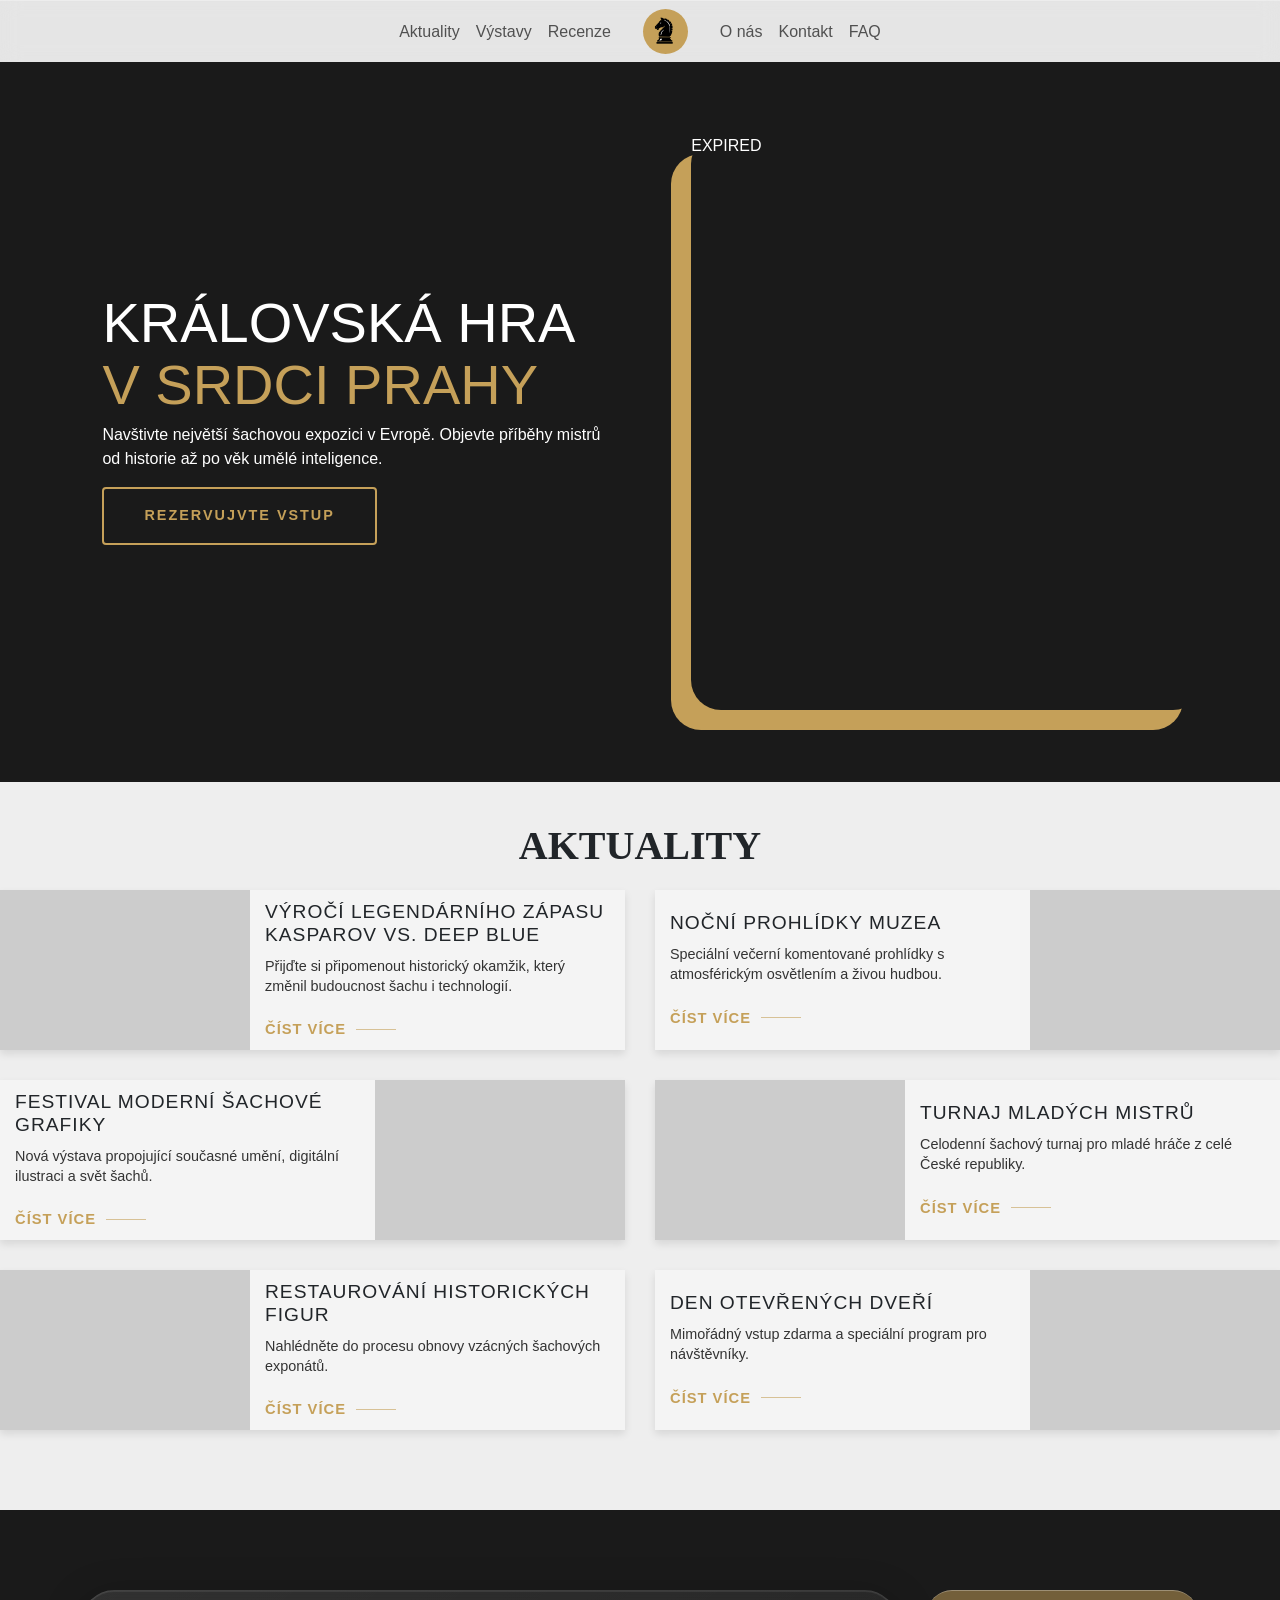
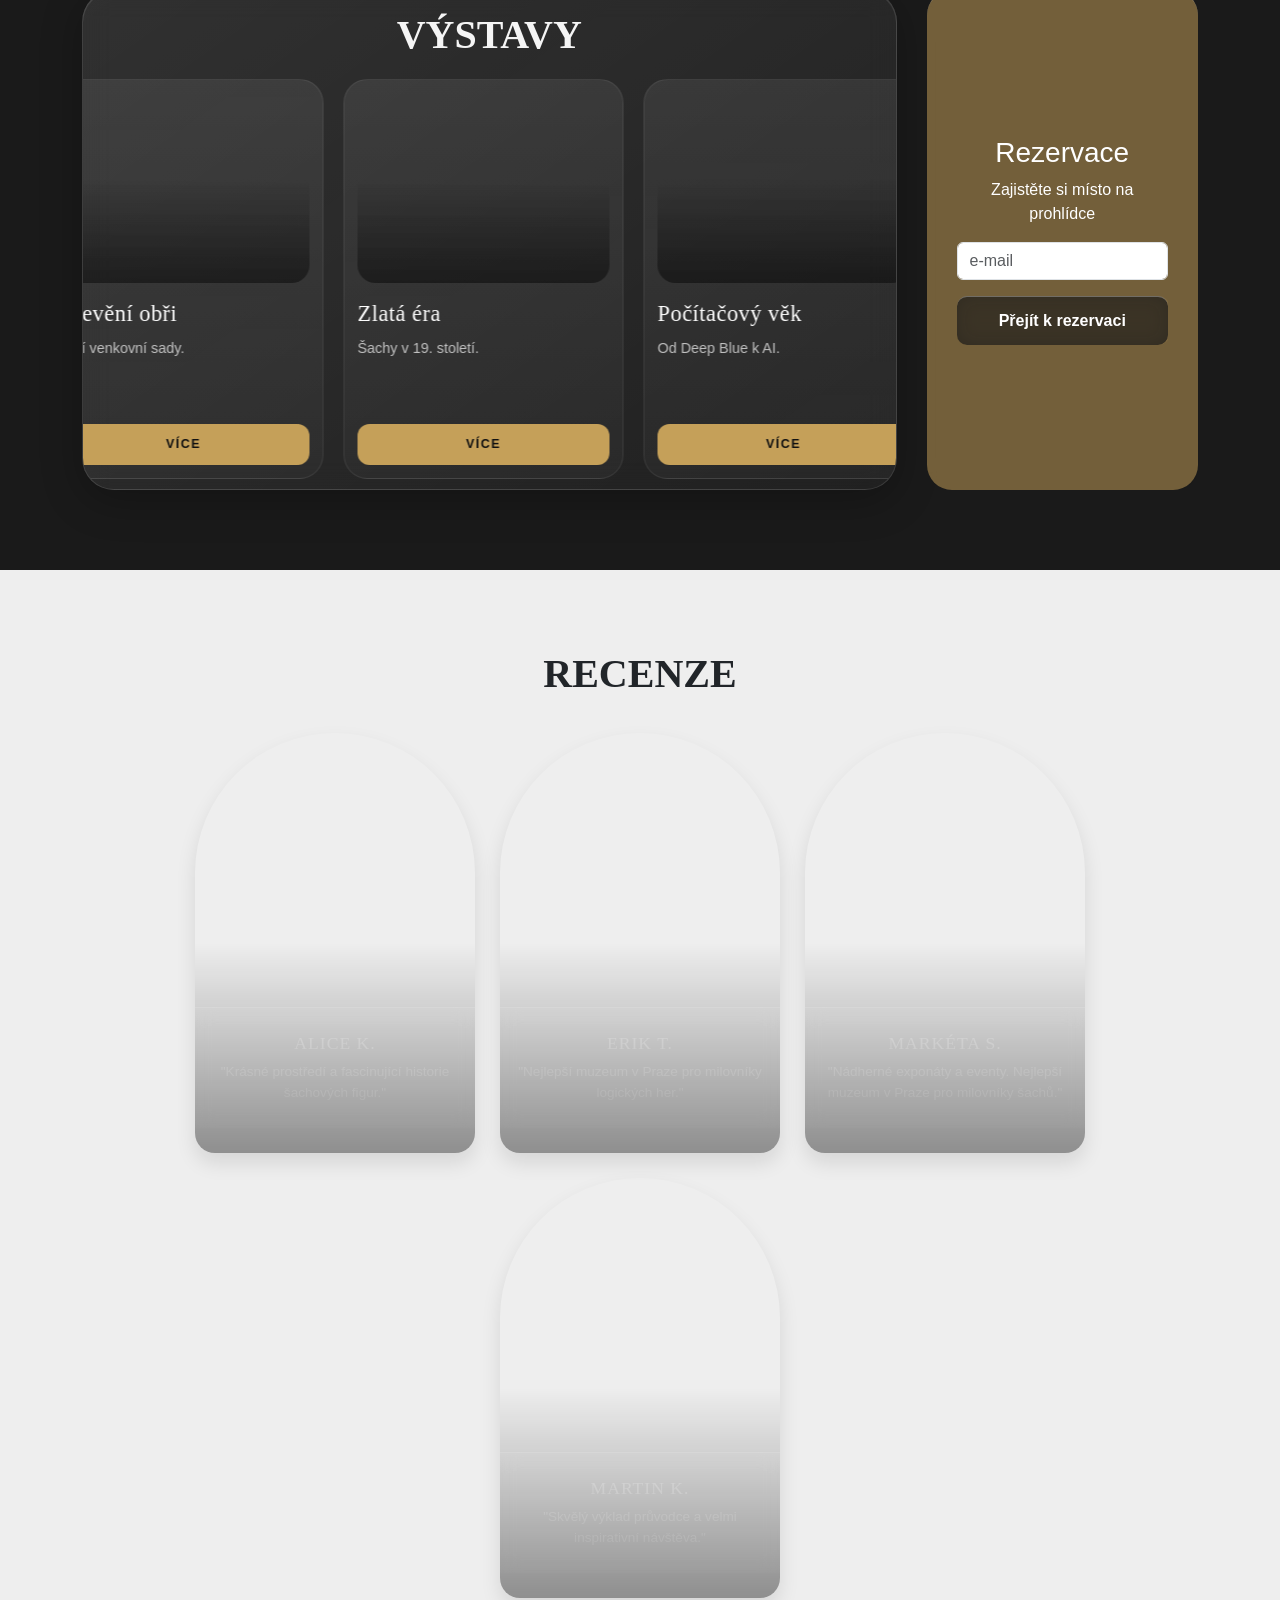
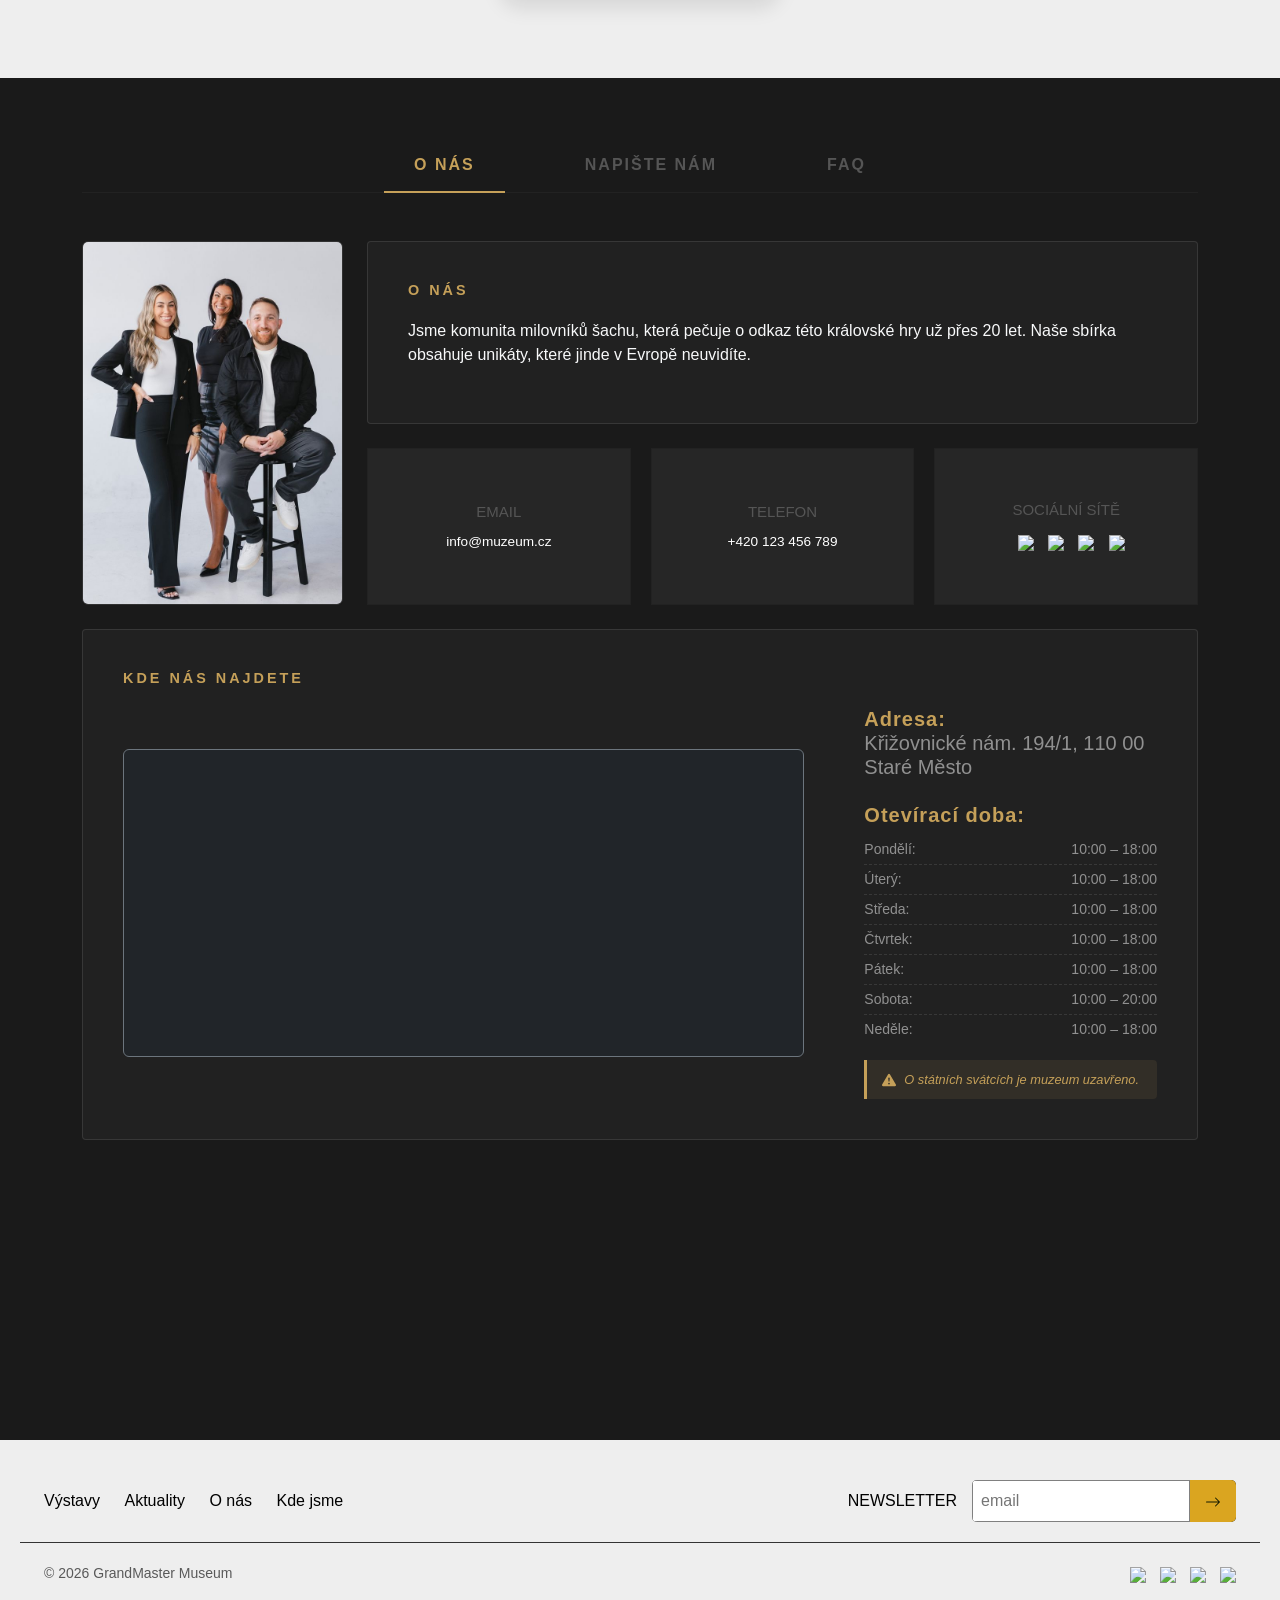
==== commit 0483b1a0: "Update index.html" ====
--- a/index.html
+++ b/index.html
@@ -25,7 +25,7 @@
 		<li class="nav-item"><a class="nav-link" href="#recenze">Recenze</a></li>
       </ul>
       <a class="navbar-brand mx-4 logo-circle" href="#home">
-        <img src="./pictures/chess_logo.png" alt="GrandMaster Logo" class="navbar-logo-img">
+        <img src="./chess_logo.png" alt="GrandMaster Logo" class="navbar-logo-img">
       </a>
       <ul class="navbar-nav align-items-center">
         <!--<li class="nav-item"><a class="nav-link" href="#kontakt">O nás</a></li>-->
@@ -461,7 +461,7 @@
     <div class="row g-4 mb-4">
       <div class="col-lg-3">
         <div class="team-photo-container h-100">
-          <img src="./pictures/aboutus_photo.jpg" class="img-fluid rounded shadow h-100 object-fit-cover" alt="Tým Muzea">
+          <img src="./aboutus_photo.jpg" class="img-fluid rounded shadow h-100 object-fit-cover" alt="Tým Muzea">
         </div>
       </div>
       <div class="col-lg-9">
@@ -658,4 +658,4 @@
 <script src="modal_window.js"></script>
 
 </body>
-</html>+</html>
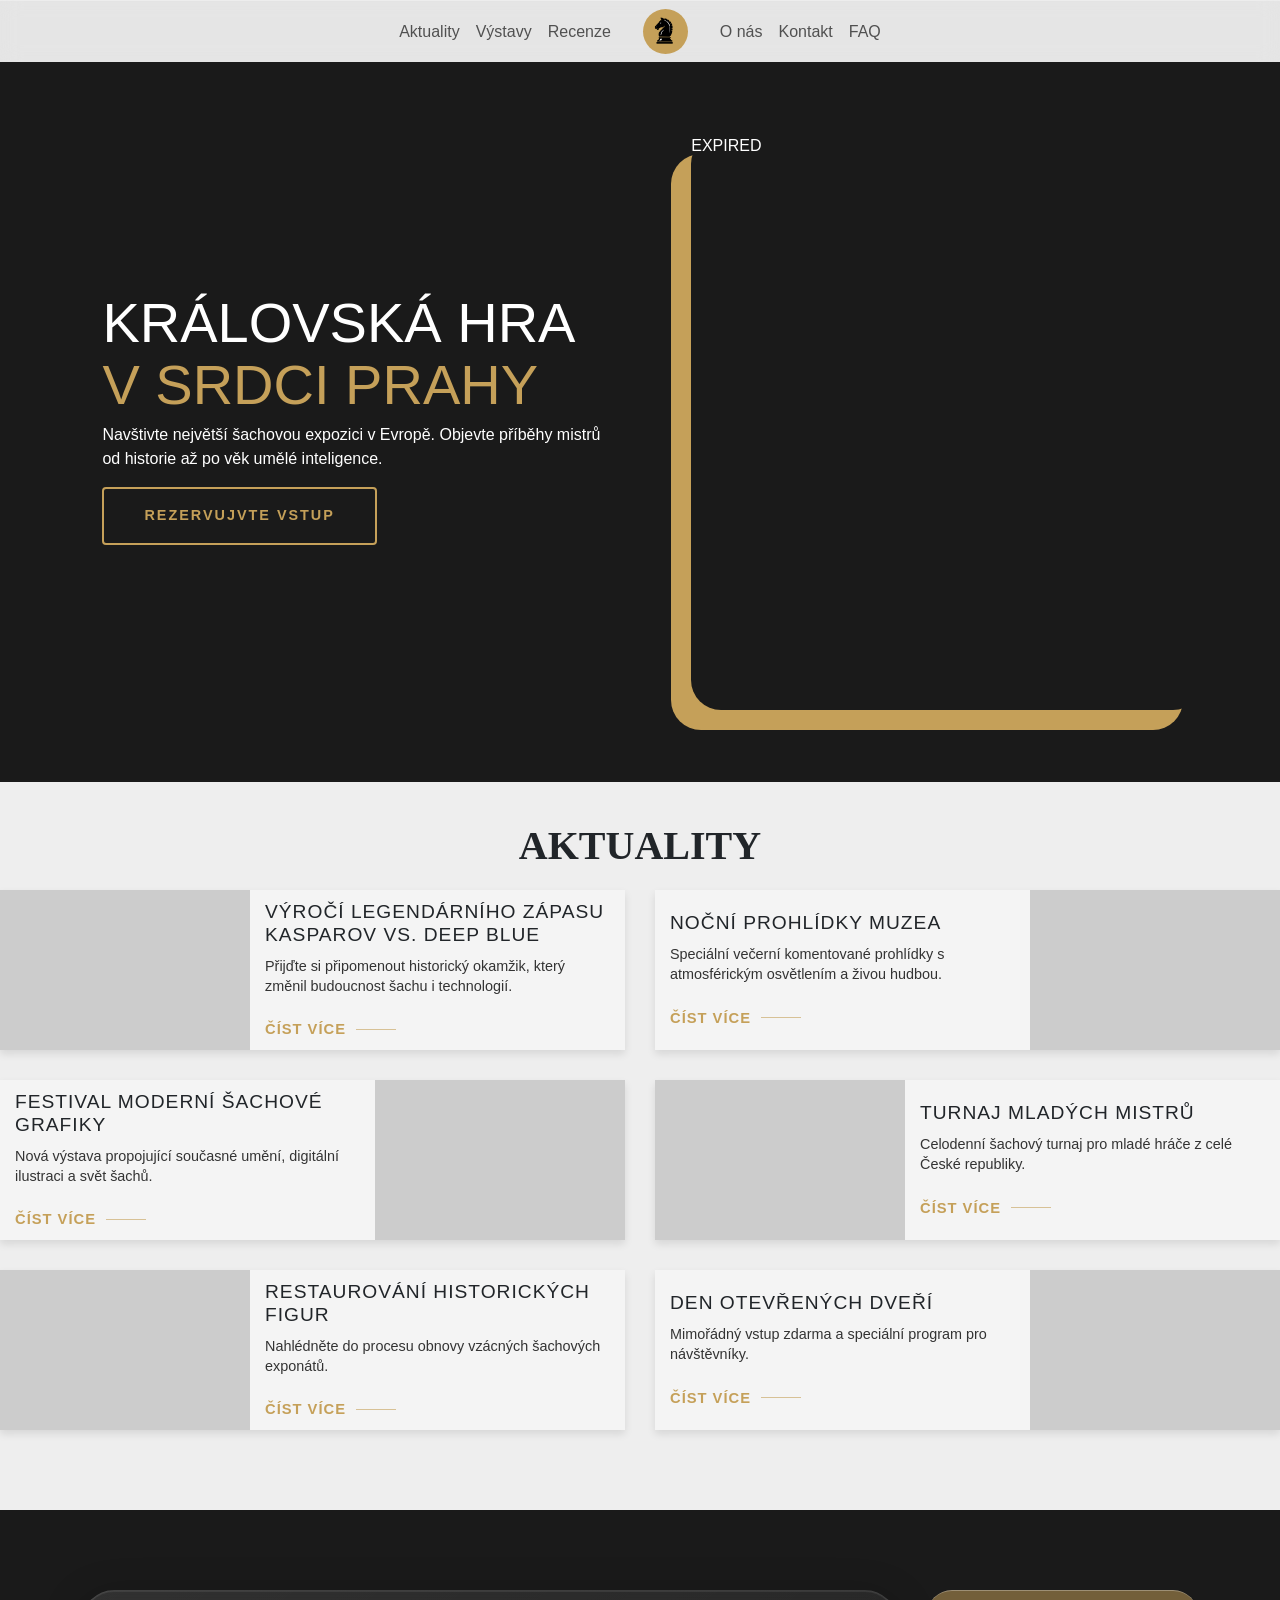
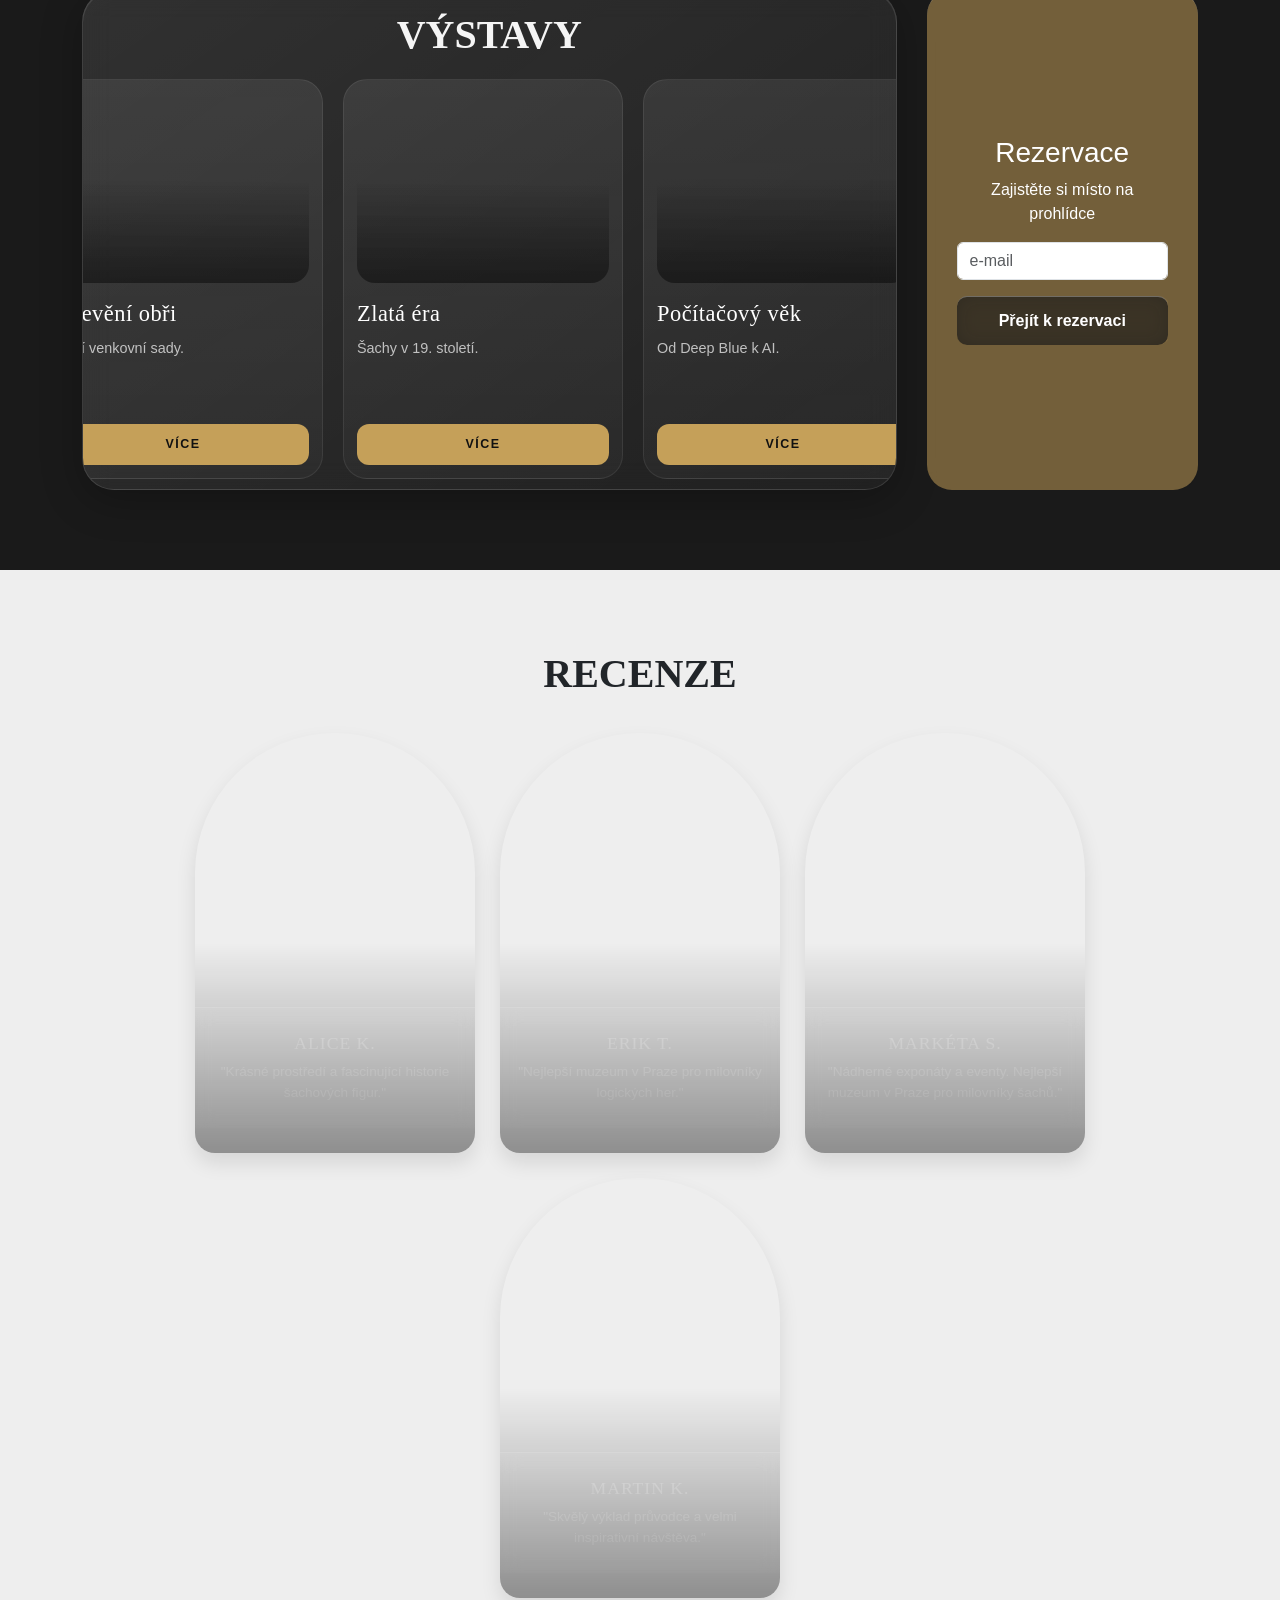
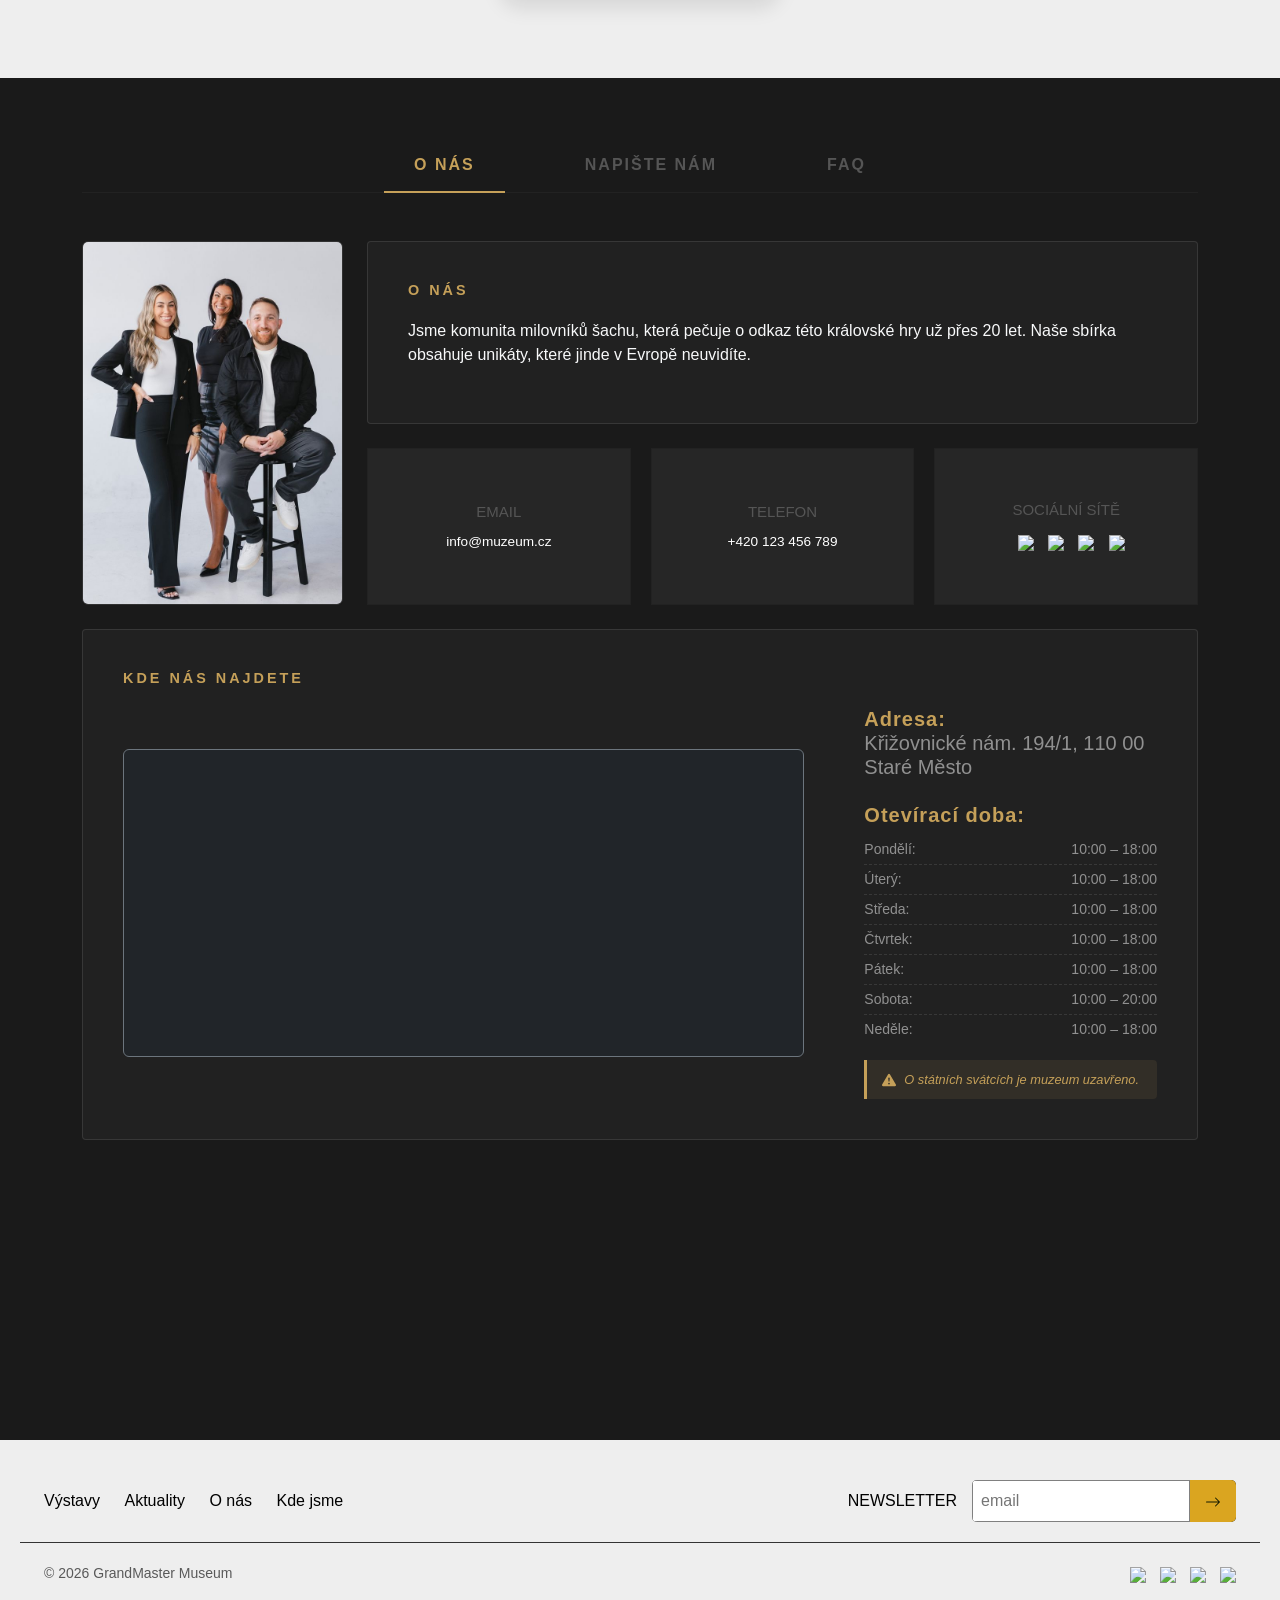
==== commit c905d03a: "Update index.html" ====
--- a/index.html
+++ b/index.html
@@ -25,7 +25,7 @@
 		<li class="nav-item"><a class="nav-link" href="#recenze">Recenze</a></li>
       </ul>
       <a class="navbar-brand mx-4 logo-circle" href="#home">
-        <img src="./chess_logo.png" alt="GrandMaster Logo" class="navbar-logo-img">
+        <img src="./chess_logo.png" alt=" Logo" class="navbar-logo-img">
       </a>
       <ul class="navbar-nav align-items-center">
         <!--<li class="nav-item"><a class="nav-link" href="#kontakt">O nás</a></li>-->
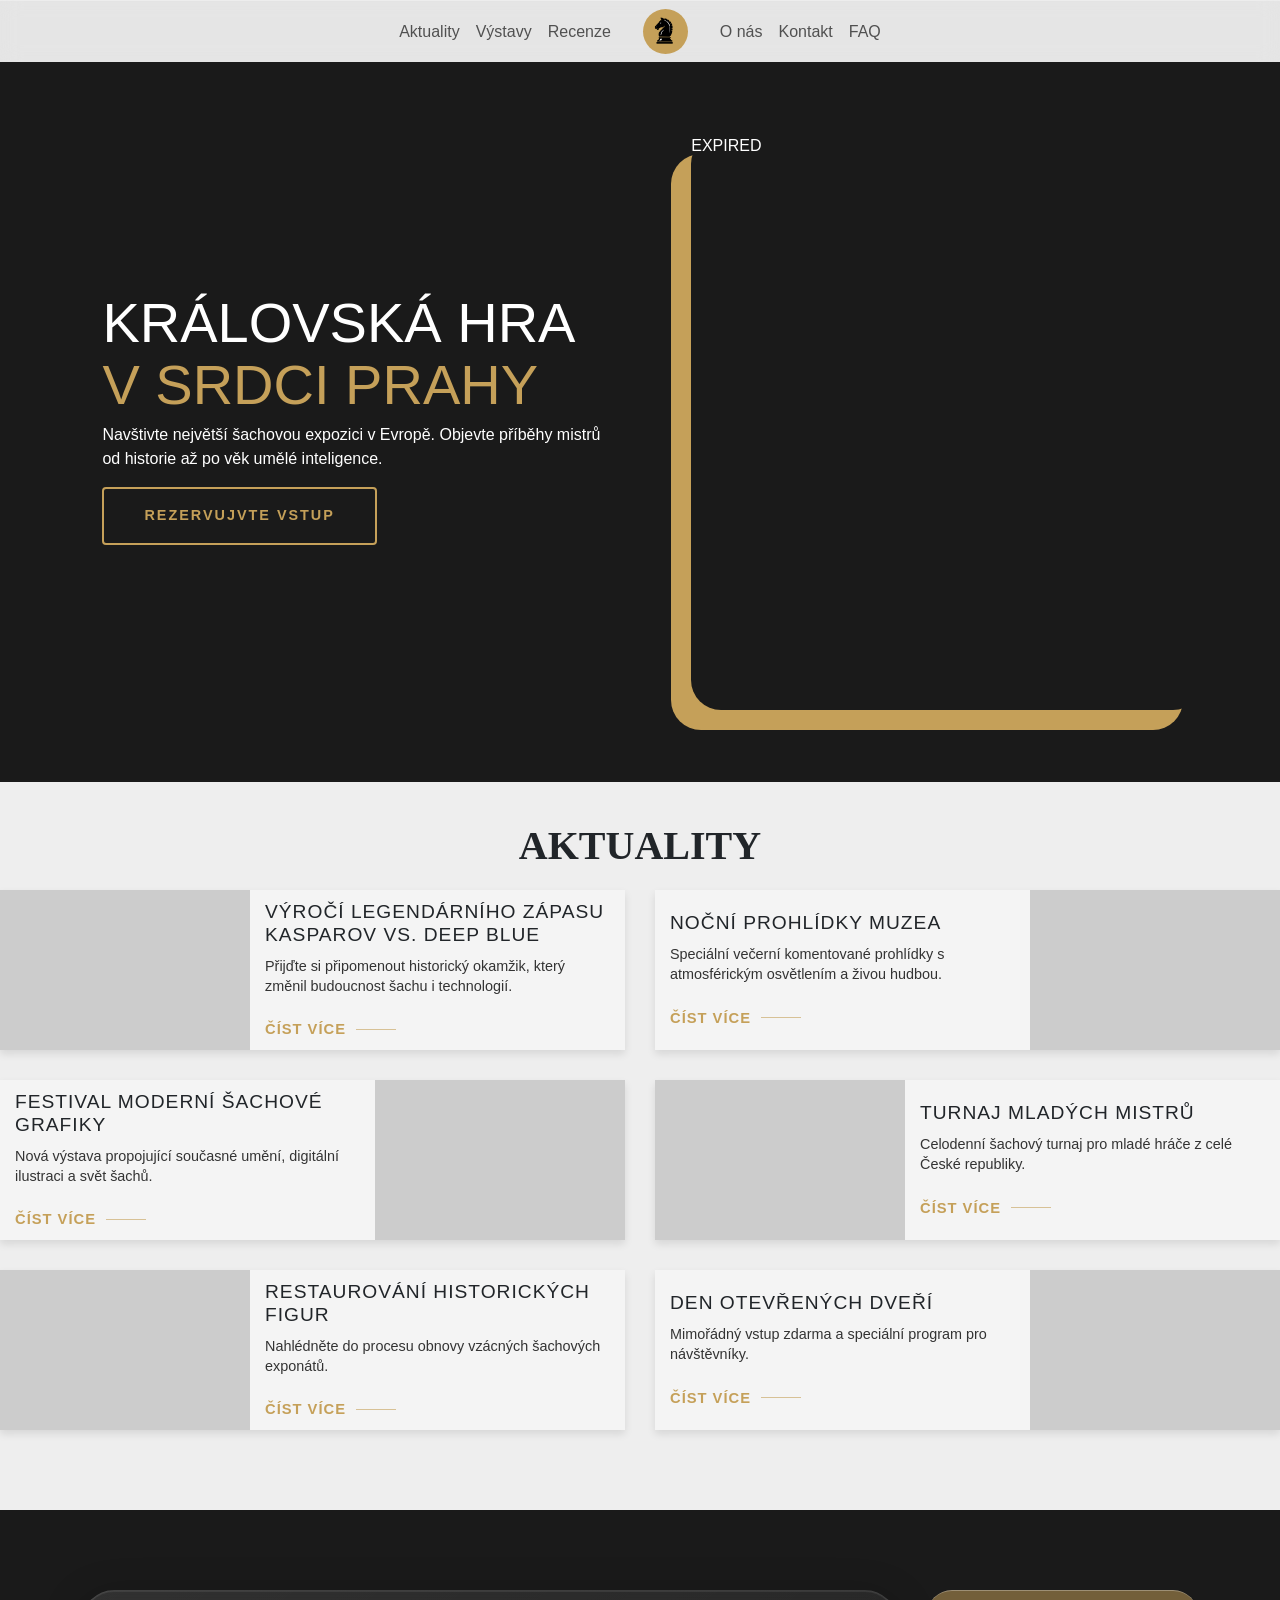
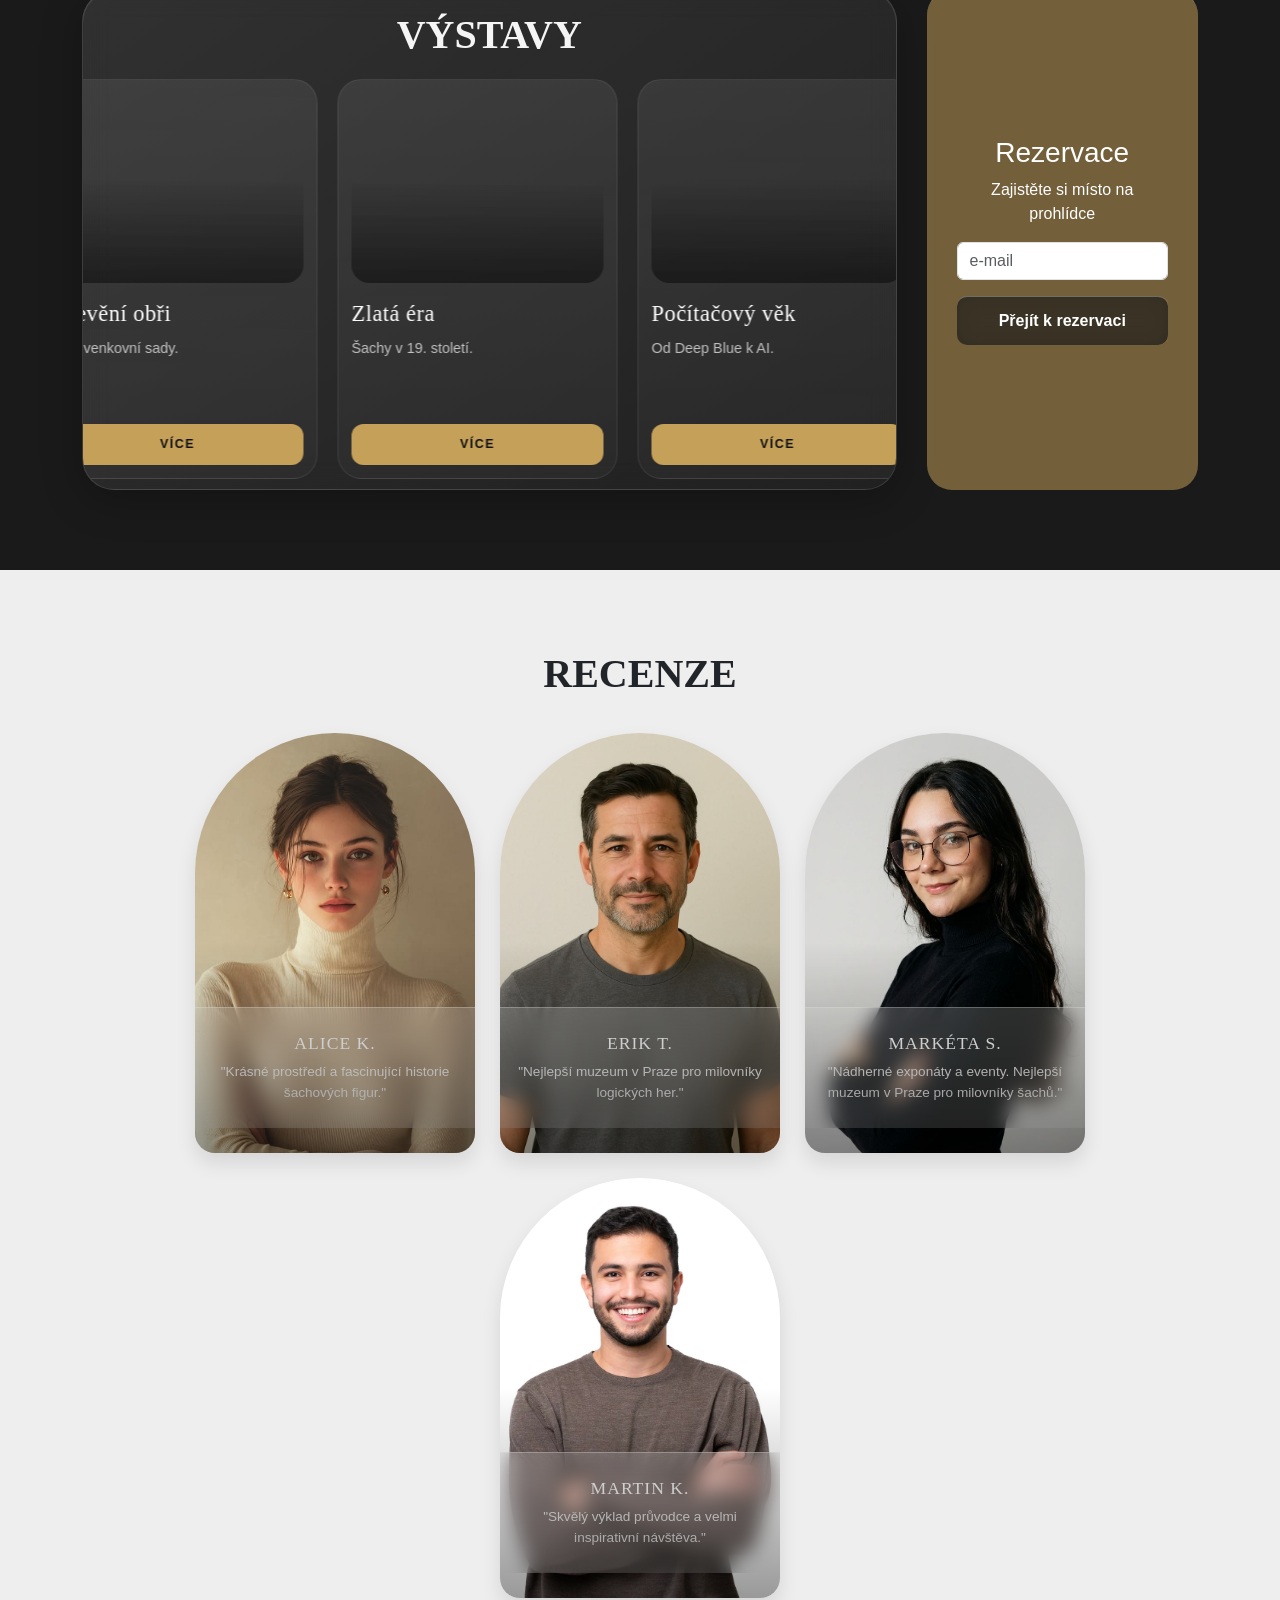
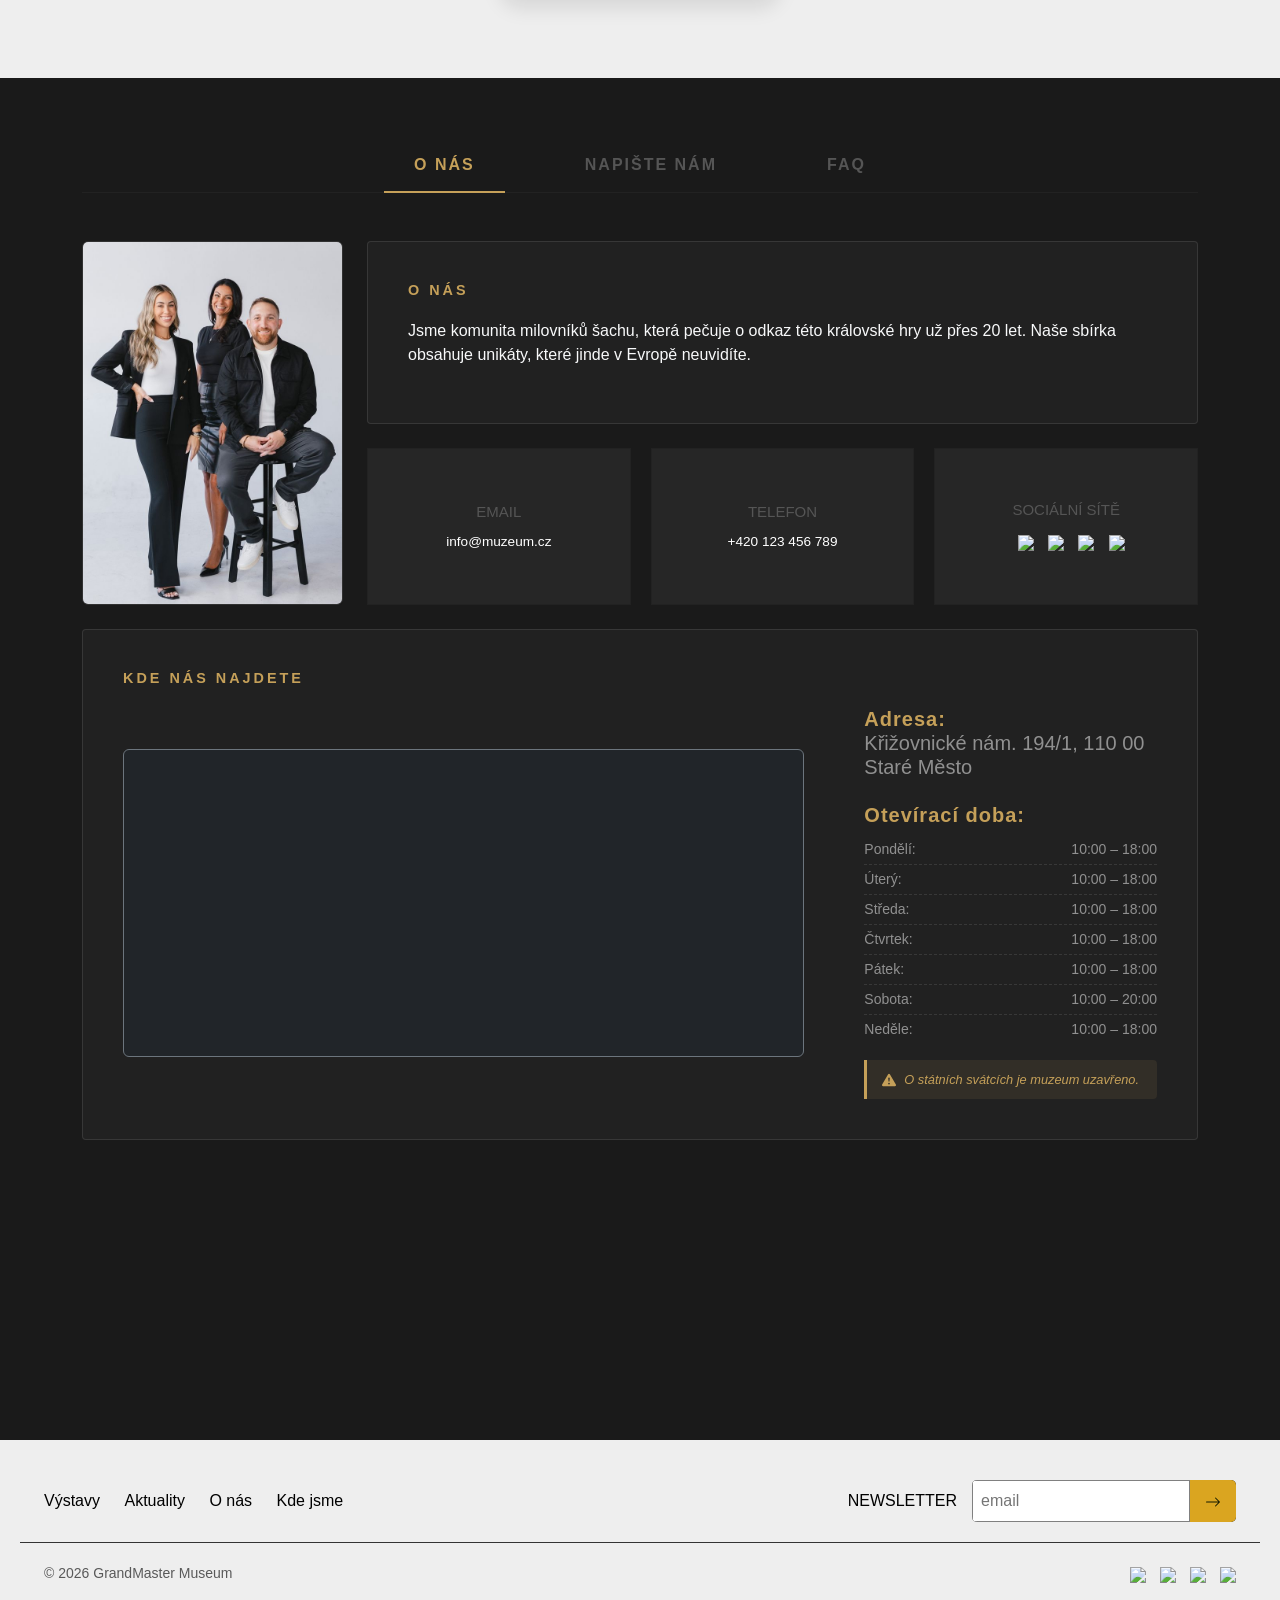
==== commit 90d67842: "Update index.html" ====
--- a/index.html
+++ b/index.html
@@ -414,28 +414,28 @@
   <h2 class="section-title">RECENZE</h2>
   <div class="reviews">
     
-    <div class="review" style="background-image: url('./pictures/photo_review\ \(1\).jpg');">
+    <div class="review" style="background-image: url('./photo_review\ \(1\).jpg');">
       <div class="review-content">
         <h3>Alice K.</h3>
         <p>"Krásné prostředí a fascinující historie šachových figur."</p>
       </div>
     </div>
 
-    <div class="review" style="background-image: url('./pictures/photo_review\ \(2\).jpg');">
+    <div class="review" style="background-image: url('./photo_review\ \(2\).jpg');">
       <div class="review-content">
         <h3>Erik T.</h3>
         <p>"Nejlepší muzeum v Praze pro milovníky logických her."</p>
       </div>
     </div>
 
-    <div class="review" style="background-image: url('./pictures/photo_review\ \(3\).jpg');">
+    <div class="review" style="background-image: url('./photo_review\ \(3\).jpg');">
       <div class="review-content">
         <h3>Markéta S.</h3>
         <p>"Nádherné exponáty a eventy. Nejlepší muzeum v Praze pro milovníky šachů."</p>
       </div>
     </div>
 
-    <div class="review" style="background-image: url('./pictures/photo_review\ \(4\).jpg');">
+    <div class="review" style="background-image: url('./photo_review\ \(4\).jpg');">
       <div class="review-content">
         <h3>Martin K.</h3>
         <p>"Skvělý výklad průvodce a velmi inspirativní návštěva."</p>
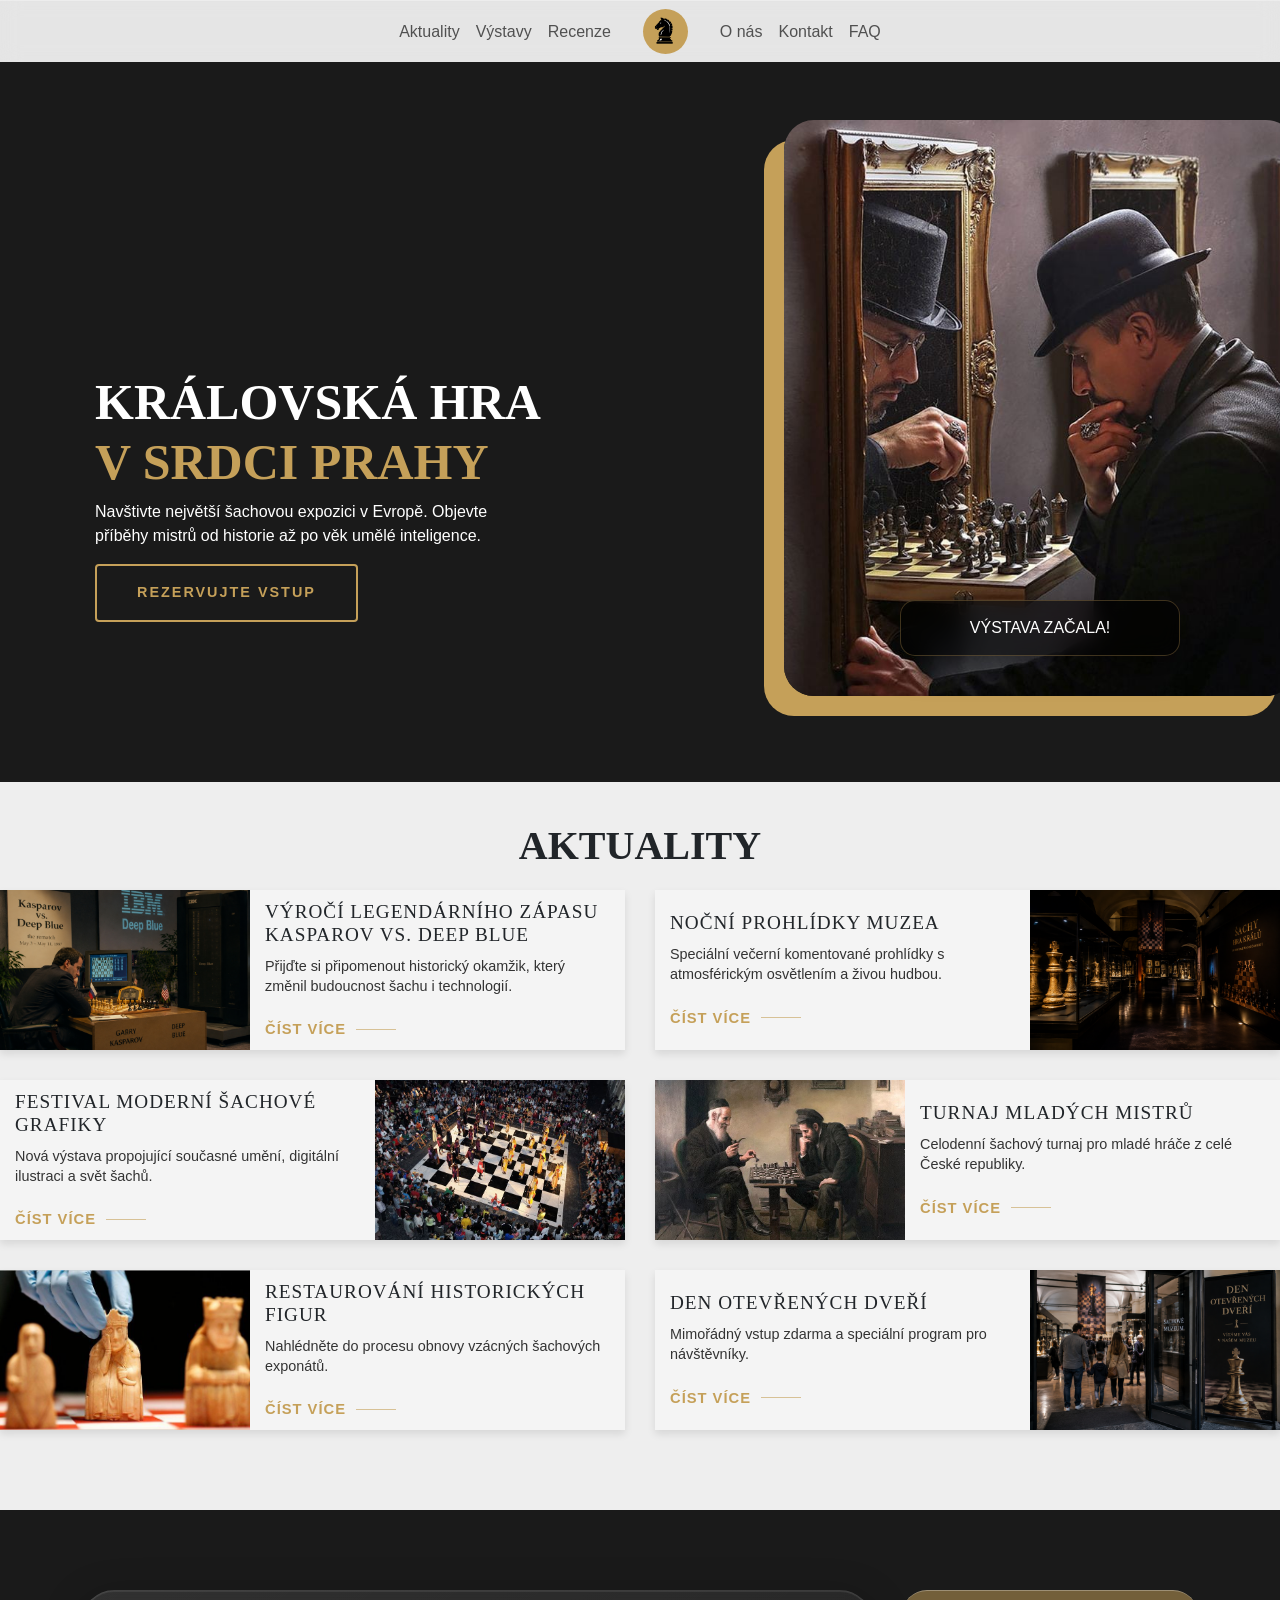
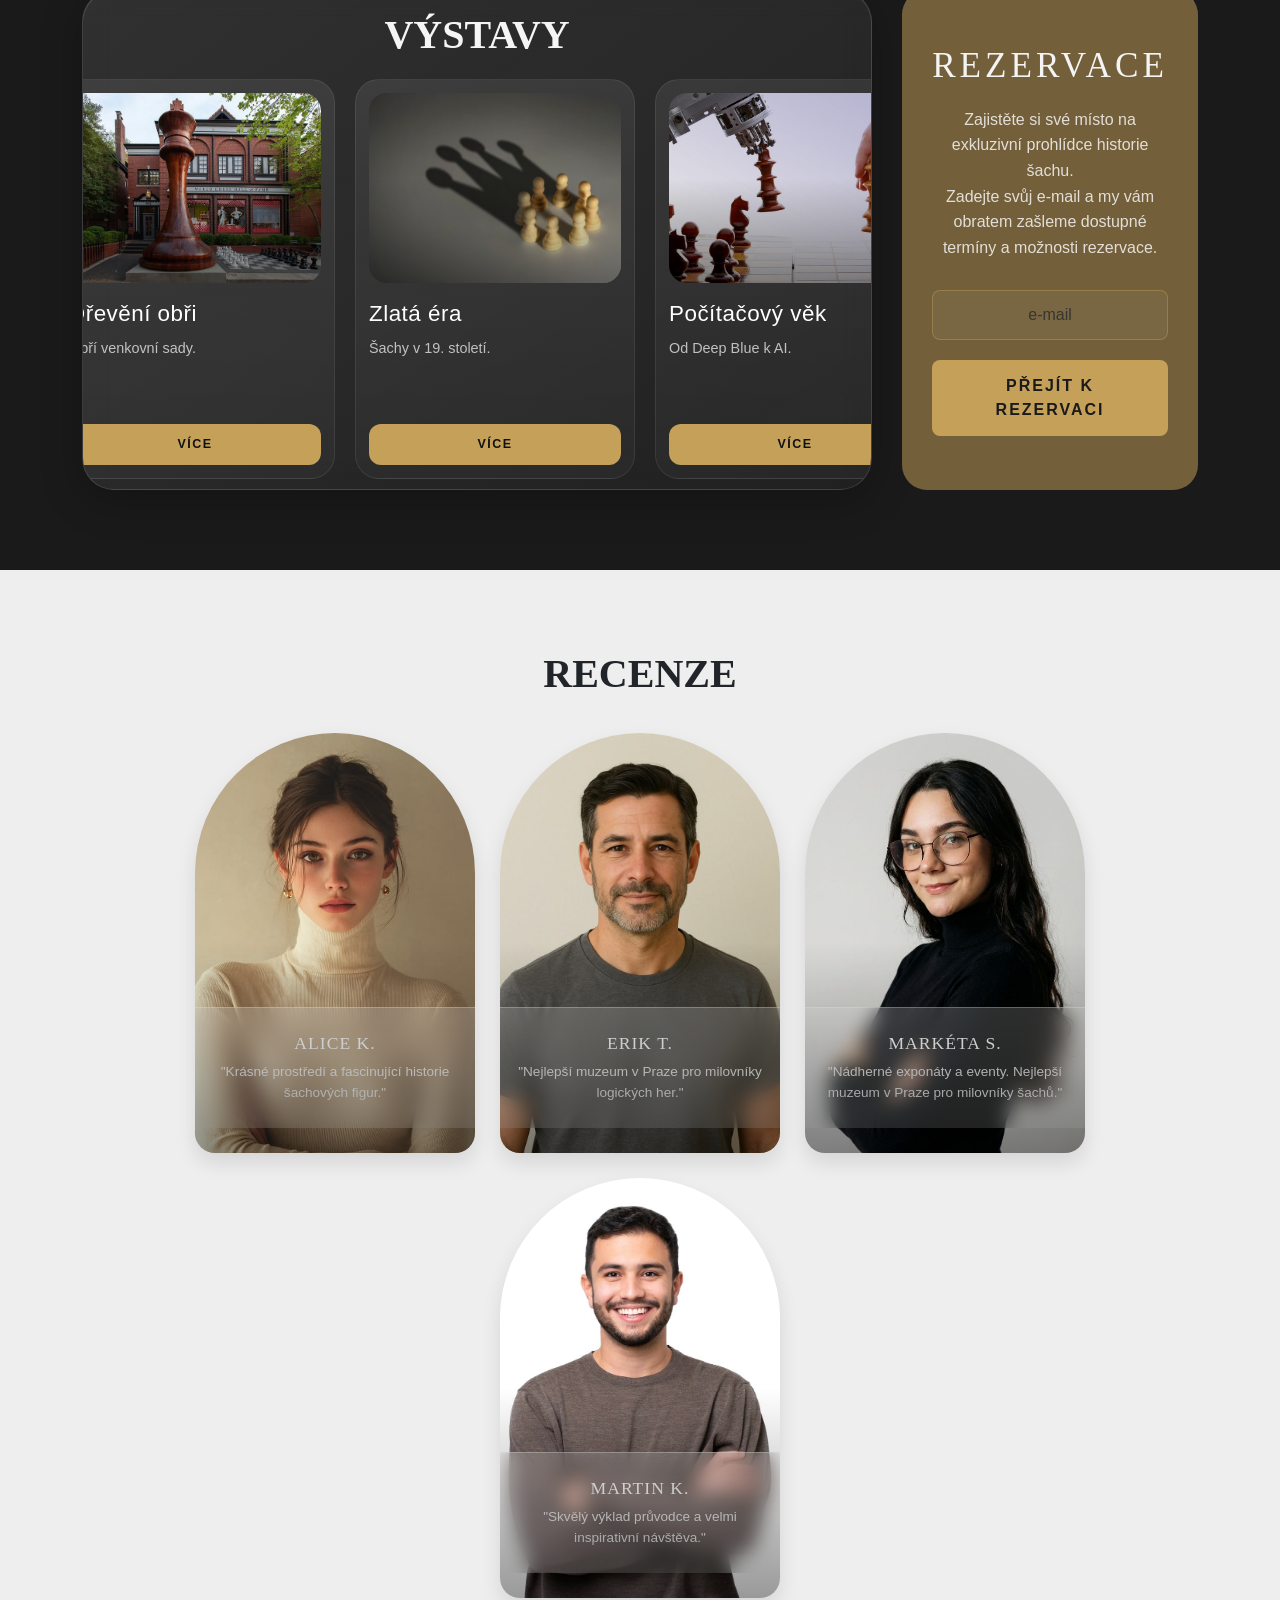
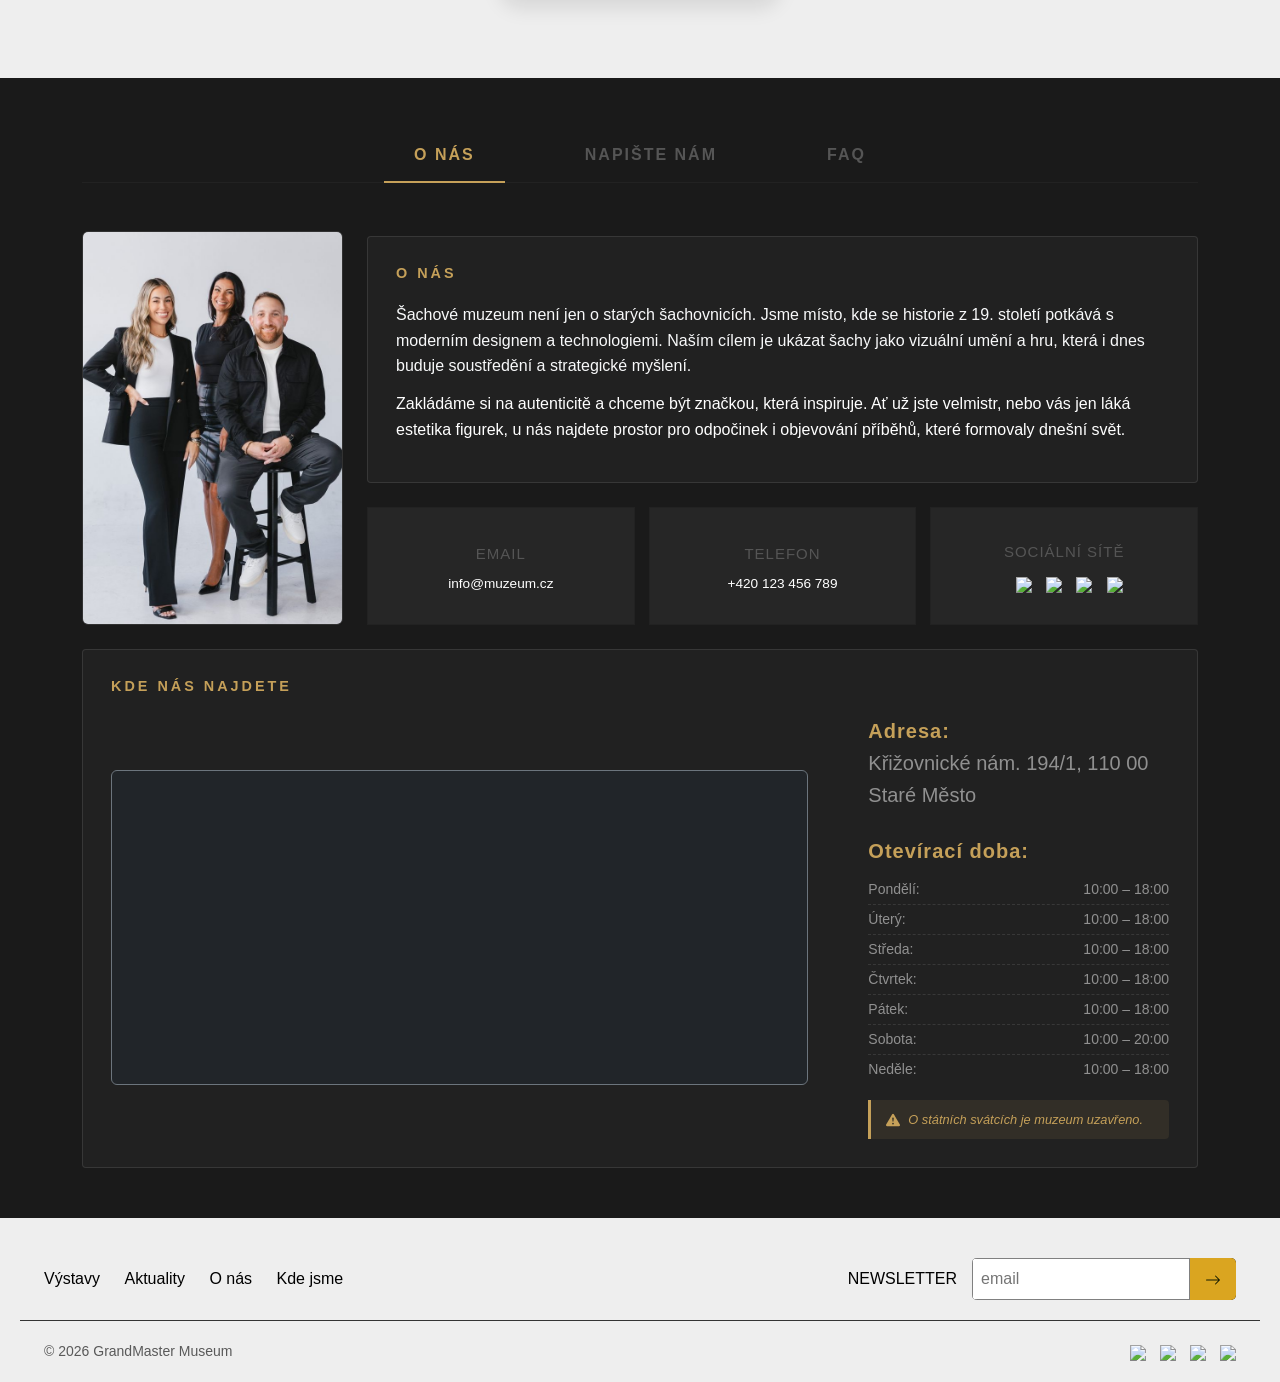
==== commit 1bd01f56: "Add files via upload" ====
--- a/index.html
+++ b/index.html
@@ -7,8 +7,11 @@
     <title>Šachové Muzeum</title>
 
 	<link href="https://cdn.jsdelivr.net/npm/bootstrap@5.3.0/dist/css/bootstrap.min.css" rel="stylesheet">
-   <!-- <link href="https://fonts.googleapis.com/css2?family=Playfair+Display:wght@700;900&family=Poppins:wght@300;400;600&display=swap" rel="stylesheet">
-   --> <link rel="stylesheet" href="style.css">
+    <link rel="stylesheet" href="style.css">
+
+
+    <!--expozice se nenačíta přes CSV kvůli tomu, že mi to nešlo, proto jsem to udělala přes JS
+    v sekci napiste nam a sekci faq mi neslo upravit prvky ...-->
 </head>
 
 <body>
@@ -25,7 +28,7 @@
 		<li class="nav-item"><a class="nav-link" href="#recenze">Recenze</a></li>
       </ul>
       <a class="navbar-brand mx-4 logo-circle" href="#home">
-        <img src="./chess_logo.png" alt=" Logo" class="navbar-logo-img">
+        <img src="./chess_logo.png" alt="GrandMaster Logo" class="navbar-logo-img">
       </a>
       <ul class="navbar-nav align-items-center">
         <!--<li class="nav-item"><a class="nav-link" href="#kontakt">O nás</a></li>-->
@@ -42,35 +45,46 @@
 <!--HERO SECTION-->
 <section id="home" class="hero">
   <div class="hero-content">
-    <h1 style="font-family: 'Trebuchet MS', 'Lucida Sans Unicode', 'Lucida Grande', 'Lucida Sans', Arial, sans-serif; font-style: normal; font-weight: 1400;">KRÁLOVSKÁ HRA <br><span>V SRDCI PRAHY</span></h1>
-    <p>Navštivte největší šachovou expozici v Evropě. Objevte příběhy mistrů od historie až po věk umělé inteligence.</p>
-    <a href="#rezervace" class="btn-hero">REZERVUJVTE VSTUP</a>
+    <h1>KRÁLOVSKÁ HRA <br><span>V SRDCI PRAHY</span></h1>
+    <p>Navštivte největší šachovou expozici v Evropě. Objevte <br> příběhy mistrů od historie až po věk umělé inteligence.</p>
+         <button class="btn-hero" onclick="tailwindModalRezervace(document.getElementById('email').value)"><a class="odkaz_hero" href="#rezervace" >REZERVUJTE VSTUP</a></button>
   </div>
   <div class="img_hero_box">
-      <div class="img_hero"><p id="odpocet"></p></div>
+      <div class="img_hero">
+        <div class="countdown-container" >
+    <h2 class="countdown-title">Nová výstava za:</h2>
+    <div id="countdown" class="countdown-display" id="odpocet">
+        <div class="time-segment">
+            <span id="days" class="number">00</span>
+            <span class="label">Dny</span>
+        </div>
+        <div class="time-segment">
+            <span id="hours" class="number">00</span>
+            <span class="label">Hodiny</span>
+        </div>
+        <div class="time-segment">
+            <span id="minutes" class="number">00</span>
+            <span class="label">Minuty</span>
+        </div>
+        <div class="time-segment">
+            <span id="seconds" class="number">00</span>
+            <span class="label">Sekundy</span>
+        </div>
+    </div>
+</div>
+      </div>
   </div>
 </section>
 <!--HERO SECTION-->
 
-
+<!--MODAL OKNO AKTUALITY-->
 <dialog id="newsModal" class="news-modal">
-
   <div class="news-modal-image" id="newsModalImage"></div>
-
   <div class="news-modal-content">
-
     <div class="news-modal-date" id="newsModalDate"></div>
-
     <h2 id="newsModalTitle"></h2>
-
     <p id="newsModalText"></p>
-
-    <button
-    onclick="closeNewsModal()"
-    class="btn btn-primary">
-      Zavřít článek
-    </button>
-
+    <button onclick="closeNewsModal()"class="btn btn-primary">Zavřít článek</button>
   </div>
 
 </dialog>
@@ -82,7 +96,7 @@
   <div class="aktuality-container">
     
     <div class="aktualita-item">
-      <div class="aktualita-foto" style="background-image: url('cesta-k-fotce1.jpg');"></div>
+      <div class="aktualita-foto" style="background-image: url('./vyroci.png');"></div>
       <div class="aktualita-text">
         <h3>Výročí legendárního zápasu Kasparov vs. Deep Blue</h3>
         <p>
@@ -93,7 +107,7 @@
 onclick="openNewsModal(
 'Výročí legendárního zápasu Kasparov vs. Deep Blue',
 '14. května 2026',
-'https://images.unsplash.com/photo-1511512578047-dfb367046420?w=1200',
+'./vyroci.png',
 'V květnu si muzeum připomene ikonický souboj mezi Garrym Kasparovem a superpočítačem Deep Blue, který změnil pohled veřejnosti na umělou inteligenci i budoucnost technologií. Návštěvníci se mohou těšit na interaktivní projekce, historické fotografie, dobové záznamy zápasu a speciální digitální instalace mapující vývoj počítačového šachu. Součástí programu budou také přednášky o propojení šachu a moderní AI.'
 )"
 class="news-btn">
@@ -103,27 +117,25 @@
     </div>
 
     <div class="aktualita-item reversed">
-      <div class="aktualita-foto" style="background-image: url('cesta-k-fotce2.jpg');"></div>
+      <div class="aktualita-foto" style="background-image: url('./night_museum.png');"></div>
       <div class="aktualita-text">
         <h3>Noční prohlídky muzea</h3>
         <p>
         Speciální večerní komentované prohlídky
         s atmosférickým osvětlením a živou hudbou.
         </p>
-<button
-onclick="openNewsModal(
-'Noční prohlídky muzea',
-'2. června 2026',
-'https://images.unsplash.com/photo-1515879218367-8466d910aaa4?w=1200',
-'Během letních měsíců muzeum otevírá své expozice i po setmění. Speciální večerní atmosféru doplní ambientní hudba, tematické osvětlení a komentované prohlídky zaměřené na nejzajímavější exponáty. Návštěvníci si budou moci prohlédnout historické šachové soupravy, digitální projekce i interaktivní instalace v unikátní noční atmosféře.'
-)"
-class="news-btn">
-Číst více</button>
+        <button
+        onclick="openNewsModal(
+        'Noční prohlídky muzea',
+        '2. června 2026',
+        './night_museum.png',
+        'Během letních měsíců muzeum otevírá své expozice i po setmění. Speciální večerní atmosféru doplní ambientní hudba, tematické osvětlení a komentované prohlídky zaměřené na nejzajímavější exponáty. Návštěvníci si budou moci prohlédnout historické šachové soupravy, digitální projekce i interaktivní instalace v unikátní noční atmosféře.'
+        )"class="news-btn">Číst více</button>
       </div>
     </div>
 
     <div class="aktualita-item reversed">
-      <div class="aktualita-foto" style="background-image: url('cesta-k-fotce3.jpg');"></div>
+      <div class="aktualita-foto" style="background-image: url('./festival.jpg');"></div>
       <div class="aktualita-text">
         <h3>Festival moderní šachové grafiky</h3>
         <p>
@@ -131,20 +143,17 @@
         digitální ilustraci a svět šachů.
         </p>
       <button
-onclick="openNewsModal(
-'Festival moderní šachové grafiky',
-'18. července 2026',
-'https://images.unsplash.com/photo-1544717305-2782549b5136?w=1200',
-'Nová výstava propojí současné digitální umění, ilustraci a svět šachu. Festival představí tvorbu mladých umělců z celé Evropy, kteří ve svých dílech kombinují strategii, symboliku a moderní vizuální styl. Součástí budou workshopy, živé digitální malování i speciální projekce velkoformátových grafik inspirovaných historií i budoucností šachu.'
-)"
-class="news-btn">
-Číst více
-</button>
+      onclick="openNewsModal(
+      'Festival moderní šachové grafiky',
+      '18. července 2026',
+      './festival.jpg',
+      'Nová výstava propojí současné digitální umění, ilustraci a svět šachu. Festival představí tvorbu mladých umělců z celé Evropy, kteří ve svých dílech kombinují strategii, symboliku a moderní vizuální styl. Součástí budou workshopy, živé digitální malování i speciální projekce velkoformátových grafik inspirovaných historií i budoucností šachu.'
+      )"class="news-btn">Číst více</button>
       </div>
     </div>
 
     <div class="aktualita-item">
-      <div class="aktualita-foto" style="background-image: url('cesta-k-fotce4.jpg');"></div>
+      <div class="aktualita-foto" style="background-image: url('./turnaj-news.jpg');"></div>
       <div class="aktualita-text">
        <h3>Turnaj mladých mistrů</h3>
         <p>
@@ -153,141 +162,133 @@
         </p>
         
       <button
-onclick="openNewsModal(
-'Turnaj mladých mistrů',
-'4. srpna 2026',
-'https://images.unsplash.com/photo-1517466787929-bc90951d0974?w=1200',
-'Muzeum letos pořádá již pátý ročník turnaje mladých šachových talentů. Celodenní akce nabídne soutěžní partie, simultánku s profesionálním hráčem i speciální workshopy zaměřené na strategii a moderní šachové techniky. Návštěvníci se mohou těšit také na doprovodný program, interaktivní zóny a ocenění nejlepších hráčů.'
-)"
-class="news-btn">
-Číst více
-</button>
+      onclick="openNewsModal(
+      'Turnaj mladých mistrů',
+      '4. srpna 2026',
+      './turnaj-news.jpg',
+      'Muzeum letos pořádá již pátý ročník turnaje mladých šachových talentů. Celodenní akce nabídne soutěžní partie, simultánku s profesionálním hráčem i speciální workshopy zaměřené na strategii a moderní šachové techniky. Návštěvníci se mohou těšit také na doprovodný program, interaktivní zóny a ocenění nejlepších hráčů.'
+      )"class="news-btn">Číst více</button>
       </div>
     </div>
 
     <div class="aktualita-item">
-      <div class="aktualita-foto" style="background-image: url('cesta-k-fotce1.jpg');"></div>
+      <div class="aktualita-foto" style="background-image: url('./news-his-fig.jpg');"></div>
       <div class="aktualita-text">
         <h3>Restaurování historických figur</h3>
         <p>
         Nahlédněte do procesu obnovy
         vzácných šachových exponátů.
         </p>
+      </a>
         <button
-onclick="openNewsModal(
-'Restaurování historických figur',
-'21. srpna 2026',
-'https://images.unsplash.com/photo-1580541832626-2a7131ee809f?w=1200',
-'Speciální výstava návštěvníkům představí zákulisí restaurování historických šachových souprav. Odborníci zde ukážou proces čištění, oprav i konzervace unikátních figurek pocházejících z různých období evropské historie. Součástí budou i ukázky původních materiálů, tradičních technik a interaktivní prezentace detailů jednotlivých exponátů.'
-)"
-class="news-btn">
-Číst více
-</button>
+        onclick="openNewsModal(
+        'Restaurování historických figur',
+        '21. srpna 2026',
+        './news-his-fig.jpg',
+        'Speciální výstava návštěvníkům představí zákulisí restaurování historických šachových souprav. Odborníci zde ukážou proces čištění, oprav i konzervace unikátních figurek pocházejících z různých období evropské historie. Součástí budou i ukázky původních materiálů, tradičních technik a interaktivní prezentace detailů jednotlivých exponátů.'
+        )"class="news-btn">Číst více</button>
       </div>
     </div>
 
     <div class="aktualita-item reversed">
-      <div class="aktualita-foto" style="background-image: url('cesta-k-fotce2.jpg');"></div>
+      <div class="aktualita-foto" style="background-image: url('./DOD_chess.png');"></div>
       <div class="aktualita-text">
         <h3>Den otevřených dveří</h3>
         <p>
         Mimořádný vstup zdarma a speciální
         program pro návštěvníky.
         </p>
-              <button
-onclick="openNewsModal(
-'Den otevřených dveří',
-'12. září 2026',
-'https://images.unsplash.com/photo-1529699211952-734e80c4d42b?w=1200',
-'Muzeum zve návštěvníky na speciální den otevřených dveří se vstupem zdarma. Během celého dne budou probíhat komentované prohlídky, tematické workshopy, ukázky historických šachových partií i interaktivní aktivity pro děti a rodiny. Součástí akce bude také večerní světelná instalace v hlavní galerii.'
-)"
-class="news-btn">
-Číst více
-</button>
+        <button
+        onclick="openNewsModal(
+        'Den otevřených dveří',
+        '12. září 2026',
+        './DOD_chess.png',
+        'Muzeum zve návštěvníky na speciální den otevřených dveří se vstupem zdarma. Během celého dne budou probíhat komentované prohlídky, tematické workshopy, ukázky historických šachových partií i interaktivní aktivity pro děti a rodiny. Součástí akce bude také večerní světelná instalace v hlavní galerii.'
+        )"class="news-btn">Číst více</button>
       </div>
     </div>
 
     </div>
 </section>
 
-<!-- Modální okno -->
+<!-- Modální okno carousel-->
 <dialog id="tailwindModal" class="modal-window">
-  <!-- Vnitřní kontejner -->
   <div class="p-6">
+    
     <div class="flex justify-between items-center border-b pb-3 mb-4">
-      <h3 class="text-xl font-bold text-gray-800"><span id="m-title" class="font-semibold text-gray-900"></span></h3>
+      <h3 class="text-xl font-bold text-gray-800"><span id="m-title"></span></h3>
     </div>
 
     <div class="space-y-3">
-	  <p class="text-gray-600">Datum: <span id="m-name" class="font-semibold text-gray-900"></span></p>
-      <p class="text-gray-600">Popis: <span id="m-role" class="font-semibold text-gray-900"></span></p>
+      <p><strong>Datum:</strong> <span id="m-name"></span></p>
+      <p><strong>Kategorie:</strong> <span id="m-category"></span></p>
+      <p><strong>Popis:</strong> <span id="m-role"></span></p>
+      <p class="text-muted" style="font-size: 0.8rem;">
+      </p>
     </div>
 
     <div class="mt-6 flex justify-end">
       <button onclick="closeModal()" class="btn btn-dark btn-sm">Zavřít</button>
+      <button class="btn btn-dark btn-sm" onclick="tailwindModalRezervace(document.getElementById('email').value)">Přejít k rezervaci</button>
     </div>
   </div>
 </dialog>
+
+
 
 <!-- Modální okno - rezervace -->
 <dialog id="tailwindModalRezervace" class="modal-window">
   <!-- Vnitřní kontejner -->
   <div class="p-6">
-    <div class="flex justify-between items-center border-b pb-3 mb-4">
-      <h3 class="text-xl font-bold text-gray-800">Rezervace</h3>
-    </div>
-
+    <div class="flex justify-between items-center border-b pb-3 mb-4" >
+      <h3 class="text-xl font-bold text-gray-800">REZERVACE</h3>
+    </div>
     <div class="space-y-3">
 	  <p class="text-gray-600">
 		Akce:
 		<select name="typ_akce">
-		  <option value="a1">Dřevění obři</option>
-		  <option value="a2">Zlatá éra</option>
-		  <option value="a3">Počítačový věk</option>
-      <option value="a4">Historie šachů</option>
-		  <option value="a5">Šachová grafika</option>
-		  <option value="a6">Šachy a jejich budoucnost</option>
+		  <option value="a1" class="styl_modal">Dřevění obři</option>
+		  <option value="a2" class="styl_modal">Zlatá éra</option>
+		  <option value="a3" class="styl_modal">Počítačový věk</option>
+      <option value="a4" class="styl_modal">Historie šachů</option>
+		  <option value="a5" class="styl_modal">Šachová grafika</option>
+		  <option value="a6" class="styl_modal">Šachy a jejich budoucnost</option>
 		</select>
 	</p>
 
-	  <p class="text-gray-600">Datum:<input type="date" class="form-control mb-3"></p>
-	  <p class="text-gray-600">Čas: <input type="time" class="form-control mb-3"></p>
+	  <p class="text-gray-600" class="styl_modal">Datum:<input type="date" class="form-control mb-3"></p>
+	  <p class="text-gray-600" class="styl_modal">Čas: <input type="time" class="form-control mb-3"></p>
 	  <p class="text-gray-600">
 		Typ vstupenky:
-		<select name="typ_vstupenky">
-		  <option value="v1">Dospělí - 300 Kč</option>
-		  <option value="v2">Dítě - 150 Kč</option>
-		  <option value="v3">Rodinné vstupné (2 dospělí, 2 děti) - 500 Kč</option>
+		<select name="typ_vstupenky" class="styl_modal">
+		  <option value="v1" class="styl_modal">Dospělí - 300 Kč</option>
+		  <option value="v2" class="styl_modal">Dítě - 150 Kč</option>
+		  <option value="v3" class="styl_modal">Rodinné vstupné (2 dospělí, 2 děti) - 500 Kč</option>
 		</select>
 	</p>
   
-<div class="reservation-note">
-  Vstupné se hradí až na místě při příchodu do muzea.
-</div>
+  <div class="reservation-note">
+    Vstupné se hradí až na místě při příchodu do muzea.
+  </div>
+
 	<div class="ticket-grid">
-
-  <div class="ticket-input">
-    <label>Dospělí</label>
-    <input type="number" min="0" value="1" class="form-ticket">
-  </div>
-
-  <div class="ticket-input">
-    <label>Děti</label>
-    <input type="number" min="0" value="0" class="form-ticket">
-  </div>
-
-  <div class="ticket-input">
-    <label>Studenti</label>
-    <input type="number" min="0" value="0" class="form-ticket">
-  </div>
-
-</div>
-
-  
+    <div class="ticket-input">
+      <label>Dospělí</label>
+      <input type="number" min="0" value="1" class="form-ticket">
+    </div>
+    <div class="ticket-input">
+      <label>Děti</label>
+      <input type="number" min="0" value="0" class="form-ticket">
+    </div>
+    <div class="ticket-input">
+      <label>Studenti</label>
+      <input type="number" min="0" value="0" class="form-ticket">
+    </div>
+  </div>
+
   <p class="text-gray-600">E-mail: <input type="email" class="form-control mb-3" id = "m-email"></p>
 	  <p class="text-gray-600">Telefon: <input type="tel" class="form-control mb-3"></p>
     </div>
-
     <div class="mt-6 flex justify-end">
       <button onclick="closeModal2()" class="btn btn-dark btn-sm" style="width: 720px;">Odeslat</button>
     </div>
@@ -304,74 +305,80 @@
         <div class="carousel-track" id="carouselTrack">
 
 		  <div class="carousel-card">
-    <div class="card-img" style="background-image: url('https://images.unsplash.com/photo-1560174038-da43ac74f01b?w=300')"></div>
+    <div class="card-img" style="background-image: url('./dreveniobri.jpg')"></div>
     <h4>Dřevění obři</h4>
     <p>Obří venkovní sady.</p>
 
     <button onclick="openTailwindModal(
     'Dřevění obři',
     'Od 11. března do 1. dubna 2026',
-    'Unikátní venkovní expozice obřích ručně vyřezávaných šachových figur z různých druhů dřeva. Návštěvníci si mohou prohlédnout historické herní sety inspirované středověkem a zároveň si vyzkoušet partii na nadrozměrné šachovnici pod širým nebem.'
+    'Unikátní venkovní expozice obřích ručně vyřezávaných šachových figur z různých druhů dřeva. Návštěvníci si mohou prohlédnout historické herní sety inspirované středověkem a zároveň si vyzkoušet partii na nadrozměrné šachovnici pod širým nebem.',
+    'Venkovní instalace'
     )" class="btn btn-dark btn-sm">Více</button>
 </div>
 
 <div class="carousel-card">
-    <div class="card-img" style="background-image: url('https://images.unsplash.com/photo-1523398002811-999ca8dec234?w=300')"></div>
+    <div class="card-img" style="background-image: url('./zlata_era.jpg')"></div>
     <h4>Zlatá éra</h4>
     <p>Šachy v 19. století.</p>
 
     <button onclick="openTailwindModal(
     'Zlatá éra',
     'Od 18. července do 1. srpna 2026',
-    'Výstava představuje období největšího rozmachu klasických šachů v 19. století. Objevte originální figurky, historické šachové hodiny i příběhy legendárních mistrů, kteří změnili dějiny této královské hry.'
+    'Výstava představuje období největšího rozmachu klasických šachů v 19. století. Objevte originální figurky, historické šachové hodiny i příběhy legendárních mistrů, kteří změnili dějiny této královské hry.',
+    'Archiv mistrů'
     )" class="btn btn-dark btn-sm">Více</button>
 </div>
 
 <div class="carousel-card">
-    <div class="card-img" style="background-image: url('https://images.unsplash.com/photo-1580541832626-2a7131ee809f?w=300')"></div>
+    <div class="card-img" style="background-image: url('./comp.jpg')"></div>
     <h4>Počítačový věk</h4>
     <p>Od Deep Blue k AI.</p>
 
     <button onclick="openTailwindModal(
     'Počítačový věk',
     'Od 28. června do 8. srpna 2026',
-    'Interaktivní expozice mapující vývoj šachových technologií od prvních počítačových programů až po moderní umělou inteligenci. Součástí výstavy jsou ukázky legendárních partií Deep Blue, AlphaZero i současných AI systémů.'
+    'Interaktivní expozice mapující vývoj šachových technologií od prvních počítačových programů až po moderní umělou inteligenci. Součástí výstavy jsou ukázky legendárních partií Deep Blue, AlphaZero i současných AI systémů.',
+    'Technologické inovace'
     )" class="btn btn-dark btn-sm">Více</button>
 </div>
 
 <div class="carousel-card">
-    <div class="card-img" style="background-image: url('https://images.unsplash.com/photo-1560174038-da43ac74f01b?w=300')"></div>
+    <div class="card-img" style="background-image: url('./historie_sachu.jpg')"></div>
     <h4>Historie šachů</h4>
     <p>Od počátků po současnost.</p>
 
     <button onclick="openTailwindModal(
     'Historie šachů',
-    'Od 15. května do 28. května 2026',
-    'Cesta historií šachu od starověké Indie přes perské a evropské královské dvory až po moderní turnaje. Výstava obsahuje vzácné historické figurky, dobové ilustrace a interaktivní časovou osu vývoje hry.'
+    'Od 19. května do 4. června 2026',
+    'Cesta historií šachu od starověké Indie přes perské a evropské královské dvory až po moderní turnaje. Výstava obsahuje vzácné historické figurky, dobové ilustrace a interaktivní časovou osu vývoje hry.',
+    'Historické dědictví',
     )" class="btn btn-dark btn-sm">Více</button>
 </div>
 
 <div class="carousel-card">
-    <div class="card-img" style="background-image: url('https://images.unsplash.com/photo-1523398002811-999ca8dec234?w=300')"></div>
+    <div class="card-img" style="background-image: url('./night_museum.png')"></div>
     <h4>Noční prohlídky muzea</h4>
     <p>Speciální večerní komentované prohlídky</p>
 
     <button onclick="openTailwindModal(
-    'Šachová grafika',
+    'Noční prohlídky muzea',
     'Od 2. května do 1. června 2026',
-    'Moderní i historická umělecká tvorba inspirovaná šachovou estetikou. Návštěvníci zde naleznou plakáty, ilustrace, digitální artworky i experimentální grafický design propojující strategii, geometrii a kreativitu.'
+    'Objevte výstavu v magické večerní atmosféře. Speciální nasvícení, hudební doprovod a klidné prostředí dodávají exponátům úplně nový rozměr. Noční prohlídka nabízí jedinečný kulturní zážitek plný emocí, detailů a inspirace, který během běžné návštěvy nezažijete.',
+    'Limitovaná edice prohlídek'
     )" class="btn btn-dark btn-sm">Více</button>
 </div>
 
 <div class="carousel-card">
-    <div class="card-img" style="background-image: url('https://images.unsplash.com/photo-1580541832626-2a7131ee809f?w=300')"></div>
+    <div class="card-img" style="background-image: url('./chess_future.jpg')"></div>
     <h4>Šachy a jejich budoucnost</h4>
     <p>Budoucnost strategie a AI.</p>
 
     <button onclick="openTailwindModal(
     'Šachy a jejich budoucnost',
     'Od 4. června do 28. června 2026',
-    'Futuristická výstava zaměřená na propojení šachu, virtuální reality a umělé inteligence. Prozkoumejte, jak mohou moderní technologie změnit způsob hraní, trénování i vnímání šachové strategie v následujících desetiletích.'
+    'Futuristická výstava zaměřená na propojení šachu, virtuální reality a umělé inteligence. Prozkoumejte, jak mohou moderní technologie změnit způsob hraní, trénování i vnímání šachové strategie v následujících desetiletích.',
+    'Interaktivní expozice'
     )" class="btn btn-dark btn-sm">Více</button>
 </div>
 
@@ -392,6 +399,7 @@
 
 			echo $div;
 		}
+      Toto PHP by mohlo fungovat tak, že si prostě vezme všechny údaje, co lidi vyplní u tebe na webu do toho formuláře, a na pozadí z nich vytvoří takovou digitální obálku. Jakmile tenhle balíček dat připraví, funguje jako tvůj osobní pošťák, který tu zprávu vezme a okamžitě ji přepošle přímo do tvé e-mailové schránky, abys na ni mohla hned reagovat. Zatím je to v kódu jenom zakomentované, protože aby se ty e-maily fakt odesílaly, musel by ten web už reálně běžet na internetu a mít nastavené připojení k poštovnímu serveru.
 		?>
 		-->
 
@@ -399,11 +407,13 @@
       </div>
 
       <div class="reservation-box" id="rezervace">
-        <h3>Rezervace</h3>
-        <p>Zajistěte si místo na prohlídce</p>
-        <input type="email" placeholder="e-mail" class="form-control mb-3" id = "email">
-
-         <button class="btn-gold w-100" onclick="tailwindModalRezervace(document.getElementById('email').value)">Přejít k rezervaci</button>
+        <h3 style="margin-bottom: 20px; letter-spacing: 4px;">REZERVACE</h3>
+          <p style="margin-bottom: 30px; opacity: 0.8;">
+              Zajistěte si své místo na exkluzivní prohlídce historie šachu. <br>
+              Zadejte svůj e-mail a my vám obratem zašleme dostupné termíny a možnosti rezervace.
+          </p>
+        <input type="email" placeholder="e-mail" class="form-control mb-3" id="email">
+        <button class="btn-gold w-100" onclick="tailwindModalRezervace(document.getElementById('email').value)">Přejít k rezervaci</button>
       </div>
     </div>
   </div>
@@ -465,9 +475,12 @@
         </div>
       </div>
       <div class="col-lg-9">
-        <div class="glass-card mb-4">
+        <div class="glass-card mb-4" style="margin-top: 5px;">
           <h2 class="gold-tag">O NÁS</h2>
-          <p class="text-light">Jsme komunita milovníků šachu, která pečuje o odkaz této královské hry už přes 20 let. Naše sbírka obsahuje unikáty, které jinde v Evropě neuvidíte.</p>
+          <p class="text-light">Šachové muzeum není jen o starých šachovnicích. Jsme místo, kde se historie z 19. století potkává s moderním designem a technologiemi. Naším cílem je ukázat šachy jako vizuální umění a hru, která i dnes buduje soustředění a strategické myšlení.
+          </p>
+          <p>
+          Zakládáme si na autenticitě a chceme být značkou, která inspiruje. Ať už jste velmistr, nebo vás jen láká estetika figurek, u nás najdete prostor pro odpočinek i objevování příběhů, které formovaly dnešní svět.</p>
         </div>
         <div class="contact-flex-row">
           <div class="contact-square">
@@ -536,15 +549,15 @@
 </section>
 
 
- <div class="chess-dark-theme">
+ <div class="write-dark-theme">
     <!-- TAB: NAPIŠTE NÁM + NEWSLETTER (Společně v jedné sekci) -->
     <div id="sekce-napiste" class="tab-content" style="display:none;">
       <div class="row g-4">
         <!-- Newsletter (jako v původním návrhu) -->
         <div class="col-lg-4">
           <div class="glass-card h-100">
-            <h3 class="gold-tag">NÁŠ NEWSLETTER</h3>
-            <p class="text-white-50 small mb-4">Odebírejte novinky o turnajích a nových sbírkách.</p>
+            <h3 class="gold-tag" style="font-family: 'Times New Roman', Times, serif;">NÁŠ NEWSLETTER</h3>
+            <p class="text-white-50 small mb-4" style="font-family: 'Times New Roman', Times, serif;">Odebírejte novinky o turnajích a nových sbírkách.</p>
             <input type="email" class="form-chess mb-3" placeholder="Váš e-mail">
             <button class="btn-gold-chess w-100">ODESLAT</button>
           </div>
@@ -552,7 +565,7 @@
         <!-- Kontaktní formulář -->
         <div class="col-lg-8">
           <div class="glass-card h-100">
-            <h3 class="gold-tag">NAPIŠTE NÁM</h3>
+            <h3 class="gold-tag" style="font-family: 'Times New Roman', Times, serif;">NAPIŠTE NÁM</h3>
             <div class="row g-3">
               <div class="col-md-6"><input type="email" class="form-chess" placeholder="Váš e-mail"></div>
               <div class="col-md-6"><input type="tel" class="form-chess" placeholder="Váš telefon"></div>
@@ -566,7 +579,7 @@
     </div>
   </div>
 
-<div class="chess-dark-theme">
+<div class="faq-dark-theme">
     <!-- TAB: FAQ -->
     <div id="sekce-faq" class="tab-content" style="display:none;">
   <div class="accordion" id="accordionFAQ">
@@ -658,4 +671,4 @@
 <script src="modal_window.js"></script>
 
 </body>
-</html>
+</html>
--- a/style.css
+++ b/style.css
@@ -4,10 +4,21 @@
   --light: #f4f4f4;
 }
 
+h1{
+  font-family: 'Playfair Display', serif;
+  font-style: normal;
+  font-weight: 900;
+  font-size: 50px;
+  margin-top: 110px;
+}
 h2{
   font-family: 'Lucida Sans', 'Lucida Sans Regular', 'Lucida Grande', 'Lucida Sans Unicode', Geneva, Verdana, sans-serif;
   font-style: normal;
   font-weight: 900;
+}
+h3{
+  font-size: 40px;
+  font-family: fantasy;
 }
 body { font-family: 'Poppins', sans-serif; margin: 0; background: var(--light); }
 
@@ -53,30 +64,31 @@
   color: white;
   display: flex; 
   align-items: center; 
-  padding: 8% 8%;
+  
   position: relative; 
   overflow: hidden;
 }
 
-.hero-content { z-index: 2; max-width: 500px; }
-.hero h1 { 
-  font-family: 'Playfair Display', serif; 
-  font-size: 3.5rem; 
-  line-height: 1.1; 
-}
+.hero-content { z-index: 2; max-width: 550px; padding-top: 40px; margin-left: 95px; }
+
 .hero h1 span { color: var(--gold); }
 .img_hero {
   width: 100%; 
   height: 100%; 
-  background: url('https://images.unsplash.com/photo-1523398002811-999ca8dec234?w=800') center/cover;
+  background: url('./foto_hero.jpg') center/cover;
   border-radius: 30px; 
   box-shadow: -20px 20px 0 var(--gold);
-}
+  position: relative;
+}
+
+
 .img_hero_box { 
   position: absolute;
-  right: 6%; /*odsazení*/ 
+  top: -2%;
+  right: -19%; /*odsazení*/ 
   width: 40%; 
   height: 80%; 
+ 
 }
 
 /*tlačitko*/
@@ -98,7 +110,10 @@
   transition: all 0.4s ease;
   z-index: 1;
 }
-
+.btn-hero a {
+  color: var(--gold);
+  text-decoration: none;
+}
 
 .btn-hero::before {
   content: '';
@@ -110,14 +125,19 @@
   background: var(--gold); 
   transition: all 0.4s ease;
   z-index: -1; 
+  color: var(--dark);
 }
 
 .btn-hero:hover {
+  color: var(--dark); 
+  box-shadow: 0 0 20px rgba(197, 160, 89, 0.4);
+  transform: translateY(-2px);
+}
+.btn-hero a:hover {
   color: #1a1a1a; 
   box-shadow: 0 0 20px rgba(197, 160, 89, 0.4);
   transform: translateY(-2px);
 }
-
 .btn-hero:hover::before {
   left: 0; /* Výplň přijede zleva */
 }
@@ -135,22 +155,107 @@
   font-size: 2.5rem; 
 }
 
+
+/*COUNTDOWN*/
+/* --- STYL PRO ODPOČET PŘES OBRÁZEK --- */
+
+/* Kontejner, ve kterém je fotka i odpočet */
+.img_hero_box {
+    position: relative; /* Důležité pro správné umístění odpočtu */
+    display: flex;
+    justify-content: center;
+}
+
+/* Hlavní box odpočtu */
+.countdown-container {
+    position: absolute;
+    bottom: 40px;          /* Vzdálenost od spodního okraje fotky */
+    left: 50%;
+    transform: translateX(-50%); /* Vycentrování na střed */
+    z-index: 10;
+    
+    /* Design (efekt skla) */
+    background: rgba(0, 0, 0, 0.6); 
+    backdrop-filter: blur(10px);
+    -webkit-backdrop-filter: blur(10px);
+    padding: 15px 25px;
+    border-radius: 15px;
+    border: 1px solid rgba(197, 160, 89, 0.3); /* Zlatý nádech */
+    text-align: center;
+    min-width: 280px;
+    box-shadow: 0 10px 30px rgba(0,0,0,0.5);
+}
+
+/* Nadpis uvnitř odpočtu */
+.countdown-title {
+    font-family: 'Playfair Display', serif;
+    font-size: 0.85rem !important;
+    color: var(--gold);
+    margin: 0 0 10px 0 !important;
+    letter-spacing: 2px;
+    text-transform: uppercase;
+    font-weight: 600;
+}
+
+/* Rozvržení čísel */
+.countdown-display {
+    display: flex;
+    justify-content: center;
+    gap: 15px;
+}
+
+.time-segment {
+    display: flex;
+    flex-direction: column;
+    align-items: center;
+    min-width: 50px;
+}
+
+/* Styl samotných čísel */
+.number {
+    font-family: 'Playfair Display', serif;
+    font-size: 1.8rem;
+    font-weight: 700;
+    color: #ffffff;
+    line-height: 1;
+}
+
+/* Styl popisků (Dny, Hodiny...) */
+.label {
+    font-size: 0.6rem;
+    color: var(--gold);
+    text-transform: uppercase;
+    margin-top: 5px;
+    letter-spacing: 1px;
+}
+
+/* Responzivita pro mobily */
+@media (max-width: 576px) {
+    .countdown-container {
+        bottom: 20px;
+        min-width: 230px;
+        padding: 10px 15px;
+    }
+    
+    .number {
+        font-size: 1.4rem;
+    }
+    
+    .countdown-display {
+        gap: 10px;
+    }
+}
+
+
 /*Modal okno - aktuality*/
 
 .news-modal {
-
   width: min(850px, 94vw);
-
   max-height: 92vh;
-
   overflow-y: auto;
-
   padding: 0;
-
   border: none;
-
   border-radius: 30px;
-
   background:
     linear-gradient(
       145deg,
@@ -159,42 +264,31 @@
     );
 
   color: white;
-
   box-shadow:
     0 30px 90px rgba(0,0,0,0.65),
     0 0 0 1px rgba(255,255,255,0.05);
-
-  animation: modalOpen 0.4s ease;
+  animation: modalOpen 0.4s ease;/*Spusti animaci jménem modalOpen, která trvá 0.35 sekundy a pohybuje se plynule pomocí ease*/
 }
 
 /* BACKDROP */
 .news-modal::backdrop {
-
   background: rgba(0,0,0,0.78);
-
   backdrop-filter: blur(8px);
 }
 
 /* IMAGE */
 .news-modal-image {
-
   width: 100%;
-
   height: 320px;
-
   background-size: cover;
   background-position: center;
-
   position: relative;
 }
 
 .news-modal-image::after {
-
   content: "";
-
   position: absolute;
   inset: 0;
-
   background:
     linear-gradient(
       to top,
@@ -205,79 +299,55 @@
 
 /* CONTENT */
 .news-modal-content {
-
   padding: 40px;
 }
 
 /* DATE */
 .news-modal-date {
-
   color: var(--gold);
-
   letter-spacing: 2px;
-
   text-transform: uppercase;
-
   font-size: 0.82rem;
-
   margin-bottom: 14px;
 }
 
 /* TITLE */
 .news-modal h2 {
-
   font-family: 'Playfair Display', serif;
-
   font-size: 2.3rem;
-
   margin-bottom: 22px;
-
   line-height: 1.2;
 }
 
 /* TEXT */
 .news-modal p {
-
   color: rgba(255,255,255,0.74);
-
   line-height: 1.9;
-
   font-size: 1rem;
-
   margin-bottom: 30px;
 }
 
 /* BUTTON */
 .news-modal .btn {
-
   border: none;
-
   border-radius: 14px;
-
   padding: 14px 28px;
-
   background: var(--gold);
-
   color: #111;
-
   font-weight: 700;
-
   transition: 0.3s ease;
 }
 
 /* HOVER */
 .news-modal .btn:hover {
-
   background:
     linear-gradient(
       135deg,
       #f0cf8a,
       #d6aa52
     );
-
   transform:
     translateY(-3px);
-
   box-shadow:
     0 16px 35px rgba(197,160,89,0.35);
 }
@@ -298,55 +368,34 @@
   }
 
 }
-/* =========================
-   NEWS BUTTON
-========================= */
-
+
+/* AKTUALITY BUTTON*/
 .news-btn {
-
   margin-top: 22px;
-
   background: transparent;
-
   border: none;
-
   color: var(--gold);
-
   padding: 0;
-
   font-size: 0.92rem;
-
   font-weight: 600;
-
   letter-spacing: 1px;
-
   text-transform: uppercase;
-
   display: inline-flex;
-
   align-items: center;
-
   gap: 10px;
-
   transition:
     color 0.3s ease,
     transform 0.3s ease,
     gap 0.3s ease;
-
   position: relative;
 }
 
 /* LINE */
 .news-btn::after {
-
   content: "";
-
   width: 40px;
-
   height: 1px;
-
   background: rgba(197,160,89,0.6);
-
   transition:
     width 0.3s ease,
     background 0.3s ease;
@@ -354,19 +403,14 @@
 
 /* HOVER */
 .news-btn:hover {
-
   color: #f1d6a0;
-
   gap: 16px;
-
   transform: translateX(4px);
 }
 
 /* HOVER LINE */
 .news-btn:hover::after {
-
   width: 60px;
-
   background: #f1d6a0;
 }
 /* AKTUALITY */
@@ -400,7 +444,25 @@
   background-position: center;
   flex-shrink: 0;
 }
-
+.news-card .btn-primary {
+    background-color: transparent;
+    color: var(--gold);
+    border: 2px solid var(--gold);
+    border-radius: 0; /* Čtvercový, šachový vzhled */
+    padding: 10px 25px;
+    font-family: 'Poppins', sans-serif;
+    font-weight: 600;
+    text-transform: uppercase;
+    letter-spacing: 2px;
+    transition: all 0.4s ease;
+}
+
+.news-card .btn-primary:hover {
+    background-color: var(--gold);
+    color: var(--dark);
+    transform: translateY(-2px);
+    box-shadow: 0 5px 15px rgba(197, 160, 89, 0.3);
+}
 .aktualita-text {
   width: 60%;
   padding: 15px;
@@ -509,13 +571,10 @@
   background: var(--gold);
   border: none;
   color: black;
-
   padding: 12px 30px;
   border-radius: 12px;
-
   font-weight: 700;
   letter-spacing: 1px;
-
   transition: 0.3s ease;
 }
 
@@ -564,36 +623,26 @@
 
 }
 
-/* =========================
-   REZERVAČNÍ MODAL RESPONSIVE
-========================= */
+/*MODAL WINDOW REZERVACE */
 
 #tailwindModalRezervace {
   width: min(820px, 94vw);
-
   max-height: 92vh;
-
   overflow-y: auto;
   overflow-x: hidden;
-
   border: none;
   border-radius: 30px;
-
   padding: 0;
-
   background:
     linear-gradient(
       145deg,
       rgba(28,28,28,0.98),
       rgba(14,14,14,0.98)
     );
-
   color: white;
-
   box-shadow:
     0 30px 90px rgba(0,0,0,0.65),
     0 0 0 1px rgba(255,255,255,0.05);
-
   animation: modalOpen 0.4s ease;
 }
 
@@ -621,28 +670,26 @@
 /* TITLE */
 #tailwindModalRezervace h2 {
   font-family: 'Playfair Display', serif;
-
   color: var(--gold);
-
   font-size: 2.2rem;
-
   margin-bottom: 10px;
-
   line-height: 1.2;
 }
 
 /* SUBTITLE */
 .rez-subtitle {
   color: rgba(255,255,255,0.65);
-
   margin-bottom: 32px;
-
   line-height: 1.7;
-
   font-size: 0.95rem;
 }
-
-
+.odkaz_hero a{
+  color: #c5a059; 
+  text-decoration: none;
+}
+.odkaz_hero a:hover{
+  color: #1a1a1a;
+}
 
 /* PLACEHOLDER */
 .form-ticket::placeholder {
@@ -650,20 +697,16 @@
 }
 
 /* FOCUS */
-.form-ticket:focus {
+.form-ticket:focus { 
   outline: none;
-
   border-color: rgba(197,160,89,0.75);
-
   background:
     linear-gradient(
       145deg,
       rgba(255,255,255,0.08),
       rgba(255,255,255,0.04)
     );
-
   transform: translateY(-1px);
-
   box-shadow:
     0 0 0 4px rgba(197,160,89,0.12),
     0 8px 20px rgba(0,0,0,0.2);
@@ -671,15 +714,11 @@
 
 
 
-
 /* GRID */
 .ticket-grid {
   display: grid;
-
   grid-template-columns: repeat(3, 1fr);
-
   gap: 18px;
-
   margin: 28px 0;
 }
 
@@ -692,73 +731,62 @@
 /* LABEL */
 .ticket-input label {
   margin-bottom: 10px;
-
   color: rgba(255,255,255,0.72);
-
   font-size: 0.88rem;
-
   letter-spacing: 1px;
 }
 
+.form-ticket{
+    background: rgba(255, 255, 255, 0.05);
+    border: 1px solid rgba(197, 160, 89, 0.4);
+    color: white;
+    border-radius: 0;
+    padding: 12px;
+    text-align: center;
+    max-width: 400px;
+    margin-left: auto;
+    margin-right: auto;
+}
 /* INFO BOX */
 .reservation-note {
   margin-top: 24px;
-
   background: rgba(197,160,89,0.10);
-
   border: 1px solid rgba(197,160,89,0.22);
-
   padding: 18px 20px;
-
   border-radius: 16px;
-
   color: #f1d6a0;
-
   line-height: 1.6;
-
   font-size: 0.92rem;
 }
 
 /* BUTTON AREA */
 .modal-buttons {
   display: flex;
-
   justify-content: flex-end;
-
   gap: 14px;
-
   margin-top: 35px;
-
   flex-wrap: wrap;
 }
 
 /* BUTTONS */
 #tailwindModalRezervace .btn {
   border: none;
-
   border-radius: 14px;
-
   padding: 14px 26px;
-
   font-weight: 700;
-
   letter-spacing: 1px;
-
   transition: 0.3s ease;
 }
 
 /* PRIMARY */
 #tailwindModalRezervace .btn-primary {
   background: var(--gold);
-
   color: #111;
 }
 
 #tailwindModalRezervace .btn-primary:hover {
   background: #e2bf79;
-
   transform: translateY(-2px);
-
   box-shadow:
     0 12px 28px rgba(197,160,89,0.3);
 }
@@ -766,7 +794,6 @@
 /* SECONDARY */
 #tailwindModalRezervace .btn-secondary {
   background: rgba(255,255,255,0.08);
-
   color: white;
 }
 
@@ -774,9 +801,7 @@
   background: rgba(255,255,255,0.14);
 }
 
-/* =========================
-   NOTEBOOK RESPONSIVE
-========================= */
+/* Responzive notebook*/
 
 @media (max-width: 1200px) {
 
@@ -790,17 +815,13 @@
 
 }
 
-/* =========================
-   TABLET
-========================= */
+/* TABLET */
 
 @media (max-width: 768px) {
 
   #tailwindModalRezervace {
     width: 96vw;
-
-    max-height: 94vh;
-
+   max-height: 94vh;
     border-radius: 24px;
   }
 
@@ -826,19 +847,14 @@
 
 }
 
-/* =========================
-   MOBILE
-========================= */
+/* MOBIL */
 
 @media (max-width: 480px) {
 
   #tailwindModalRezervace {
     width: 100vw;
-
     height: 100vh;
-
     max-height: 100vh;
-
     border-radius: 0;
   }
 
@@ -893,33 +909,25 @@
 .carousel-card {
   min-width: 280px;
   max-width: 280px;
-
   min-height: 400px;
-
   display: flex;
   flex-direction: column;
   justify-content: space-between;
-
   padding: 13px;
   border-radius: 24px;
-
   background:
     linear-gradient(
       180deg,
       rgba(255,255,255,0.08),
       rgba(255,255,255,0.03)
     );
-
   border: 1px solid rgba(255,255,255,0.08);
-
   transition:
     transform 0.35s ease,
     box-shadow 0.35s ease,
     border-color 0.35s ease;
-
   position: relative;
   overflow: hidden;
-
   flex-shrink: 0;
 }
 
@@ -946,9 +954,8 @@
 /* HOVER */
 .carousel-card:hover {
   transform: translateY(-8px);
-
-  border-color: rgba(197,160,89,0.45);
-
+  border-color: var(--gold);
+  background: rgba(255, 255, 255, 0.08);
   box-shadow:
     0 18px 40px rgba(0,0,0,0.35),
     0 0 25px rgba(197,160,89,0.12);
@@ -968,10 +975,8 @@
 /* IMAGE OVERLAY */
 .card-img::after {
   content: "";
-
   position: absolute;
   inset: 0;
-
   background:
     linear-gradient(
       to top,
@@ -982,13 +987,10 @@
 
 /* TITLE */
 .carousel-card h4 {
-  font-family: 'Playfair Display', serif;
 
   font-size: 1.4rem;
   color: white;
-
   margin-bottom: 10px;
-
   letter-spacing: 0.5px;
 }
 
@@ -1004,22 +1006,15 @@
 .carousel-card .btn {
   width: 100%;
   margin-top: auto;
-
   border: none;
   border-radius: 12px;
-
   padding: 11px 18px;
-
   font-size: 0.78rem;
   font-weight: 700;
-
   letter-spacing: 1.5px;
   text-transform: uppercase;
-
   background: var(--gold);
-
   color: #111;
-
   transition:
     transform 0.3s ease,
     box-shadow 0.3s ease,
@@ -1029,9 +1024,7 @@
 /* BUTTON HOVER */
 .carousel-card .btn:hover {
   background: #e3c07a;
-
   transform: translateY(-2px);
-
   box-shadow:
     0 10px 22px rgba(197,160,89,0.35);
 }
@@ -1056,10 +1049,10 @@
   .card-img {
     height: 160px;
   }
-
 }
 
 /* RESERVATION BOX */
+
 .reservation-box {
   padding: 30px; 
   border-radius: 25px;
@@ -1074,23 +1067,57 @@
   text-align: center;
   color: #fff;
 }
+
+/* Nadpis v boxu */
+.reservation-box h3 {
+    color: var(--light) !important;
+    font-size: 2.2rem;
+    letter-spacing: 4px;
+    margin-bottom: 20px !important;
+    margin-top: 0 !important;
+}
+
+/* Popisek v boxu */
+.reservation-box p {
+    color: #ffffff !important;
+    font-size: 1rem;
+    line-height: 1.6;
+    margin-bottom: 30px;
+    opacity: 0.9;
+}
+
+/* Vstupní pole (input) */
+.reservation-box .form-control {
+    background: rgba(255, 255, 255, 0.05) !important;
+    border: 1px solid rgba(197, 160, 89, 0.4) !important;
+    color: white !important;
+    border-radius: 8px !important;
+    padding: 12px !important;
+    text-align: center;
+    max-width: 400px;
+    margin: 0 auto 20px auto !important;
+}
+
+/* Tlačítko v rezervaci */
 .btn-gold {
-  
-  color: white; border: none; 
-  padding: 12px 25px;
-  border-radius: 10px; 
-  font-weight: 600; 
-  cursor: pointer; 
-  transition: 0.3s;
-  
-  background: #1a1a1abe; 
-  backdrop-filter: blur(10px); 
-  -webkit-backdrop-filter: blur(10px);
-  border-top: 1px solid rgba(255, 255, 255, 0.3);
-  text-align: center;
-  color: #fff;
-}
-.btn-gold:hover { background: var(--dark); transform: translateY(-2px); }
+    background-color: var(--gold) !important;
+    color: var(--dark) !important;
+    border: none !important;
+    padding: 14px 30px !important;
+    font-weight: 700;
+    text-transform: uppercase;
+    letter-spacing: 2px;
+    border-radius: 8px !important;
+    transition: all 0.3s ease;
+    max-width: 400px;
+    margin: 0 auto;
+}
+
+.btn-gold:hover {
+    background-color: #d4b375 !important;
+    transform: translateY(-2px);
+    box-shadow: 0 5px 15px rgba(197, 160, 89, 0.3);
+}
 
 
 
@@ -1171,7 +1198,7 @@
 /*ONAS/napiste nam/faq*/
 .chess-dark-theme {
   background-color: var(--dark); 
-  padding: 60px 0;
+    padding: 50px 0;
   color: white;
 }
 
@@ -1234,6 +1261,7 @@
   opacity: 0;
   transform: translateY(10px); /* Mírný posun pro efekt vynoření */
   transition: opacity 0.4s ease, transform 0.4s ease; /* Délka animace 0.4s */
+  justify-content: center;
 }
 
 .tab-content.active {
@@ -1302,16 +1330,12 @@
 }
 
 /* KONTAKTNÍ BOXY  */
-.contact-flex-row {
-  display: flex;
-  gap: 20px;
-}
+
 
 .contact-square {
   flex: 1;
   background: rgba(255, 255, 255, 0.05);
   border: 1px solid #222;
-  padding: 50px;
   text-align: center;
   display: flex;
   flex-direction: column;
@@ -1380,10 +1404,7 @@
   transform: translateY(-3px);
 }
 
-.faq-item{
-  border-bottom:1px solid #aaa;
-  padding:10px;
-}
+
 
 .faq-q{
   display:flex;
@@ -1419,6 +1440,74 @@
   filter: invert(1); /* Otočí barvu šipky na bílou */
 }
 
+
+.glass-card{
+    padding: 28px;
+}
+
+.contact-square{
+    padding: 28px;
+}
+
+.contact-flex-row{
+    gap: 14px;
+    display: flex;
+}
+.write-dark-theme{
+  background-color: var(--dark);
+}
+.faq-dark-theme{
+  background-color: var(--dark);
+}
+/* formulář */
+.form-chess{
+    margin-top: 12px;
+}
+
+/* FAQ accordion */
+.accordion{
+    margin-top: 15px;
+}
+
+/* texty uvnitř */
+.glass-card p{
+    margin-bottom: 12px;
+    line-height: 1.6;
+}
+
+/* headings */
+.glass-card h3{
+    margin-bottom: 18px;
+}
+
+#sekce-faq, 
+#sekce-napiste {
+  padding: 40px 0 !important; 
+}
+
+
+#sekce-faq ,
+#sekce-napiste .glass-card {
+  padding: 25px !important; 
+  max-width: 800px;
+  margin: 0 auto;
+}
+
+/* FAQ položky blíž u sebe */
+.faq-item {
+  margin-bottom: 10px;
+  padding-bottom: 10px;
+  border-bottom: 1px solid rgba(0,0,0,0.05);
+}
+
+.faq-question {
+  margin-bottom: 2px;
+  font-weight: 600;
+}
+
+#sekce-napiste .form-control {
+  margin-bottom: 12px; 
+}
 
 /* RESPONSIVITY */
 @media (max-width: 991px) {
@@ -1426,33 +1515,18 @@
   .tabs-custom-luxury { gap: 20px; }
   .team-photo-container { margin-bottom: 30px; }
 }
-
-
-
-/* Omezí šířku tabů stejně jako O nás */
-#sekce-napiste,
-#sekce-faq {
-  max-width: 1150px;
-
-  margin: 0 auto;
-}
-
-
+#sekce-napiste h2 {
+  margin-bottom: 20px; /* Menší mezera pod nadpisem */
+}
 /* NAPIŠTE NÁM */
 #sekce-napiste .glass-card {
   border-radius: 24px;
 }
-
-/* Lepší spacing */
 #sekce-napiste .row,
 #sekce-faq .row {
   margin: 0;
 }
-
 /* FAQ accordion */
-#sekce-faq .accordion {
-  margin-top: 25px;
-}
 
 /* RESPONSIVE */
 @media (max-width: 1200px) {
@@ -1465,12 +1539,14 @@
 }
 
 @media (max-width: 768px) {
-
   #sekce-faq .glass-card,
   #sekce-napiste .glass-card {
-    padding: 25px;
-  }
-
+    padding: 20px; /* Ještě menší odsazení pro mobilní telefony */
+  }
+  
+  h2 {
+    font-size: 28px; /* Trochu zmenšíme nadpisy, aby nezabíraly tolik místa */
+  }
 }
 
 
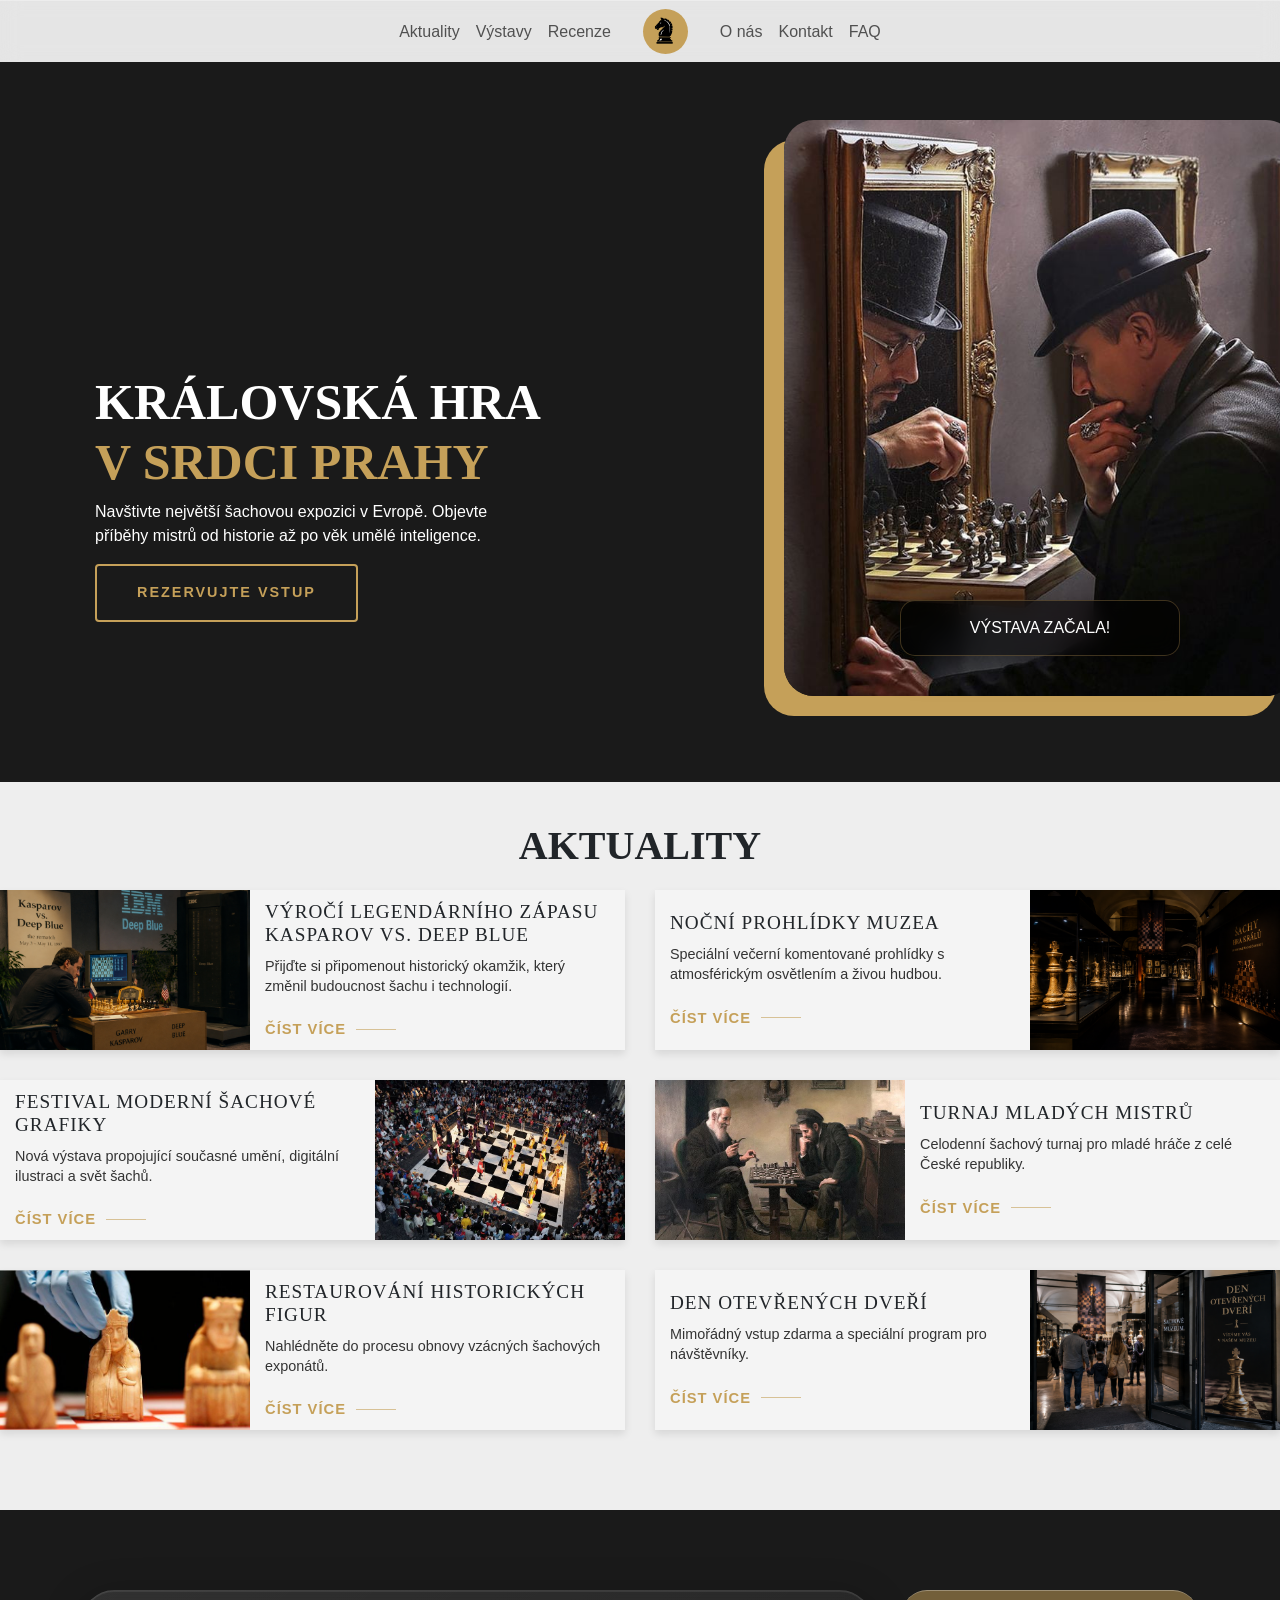
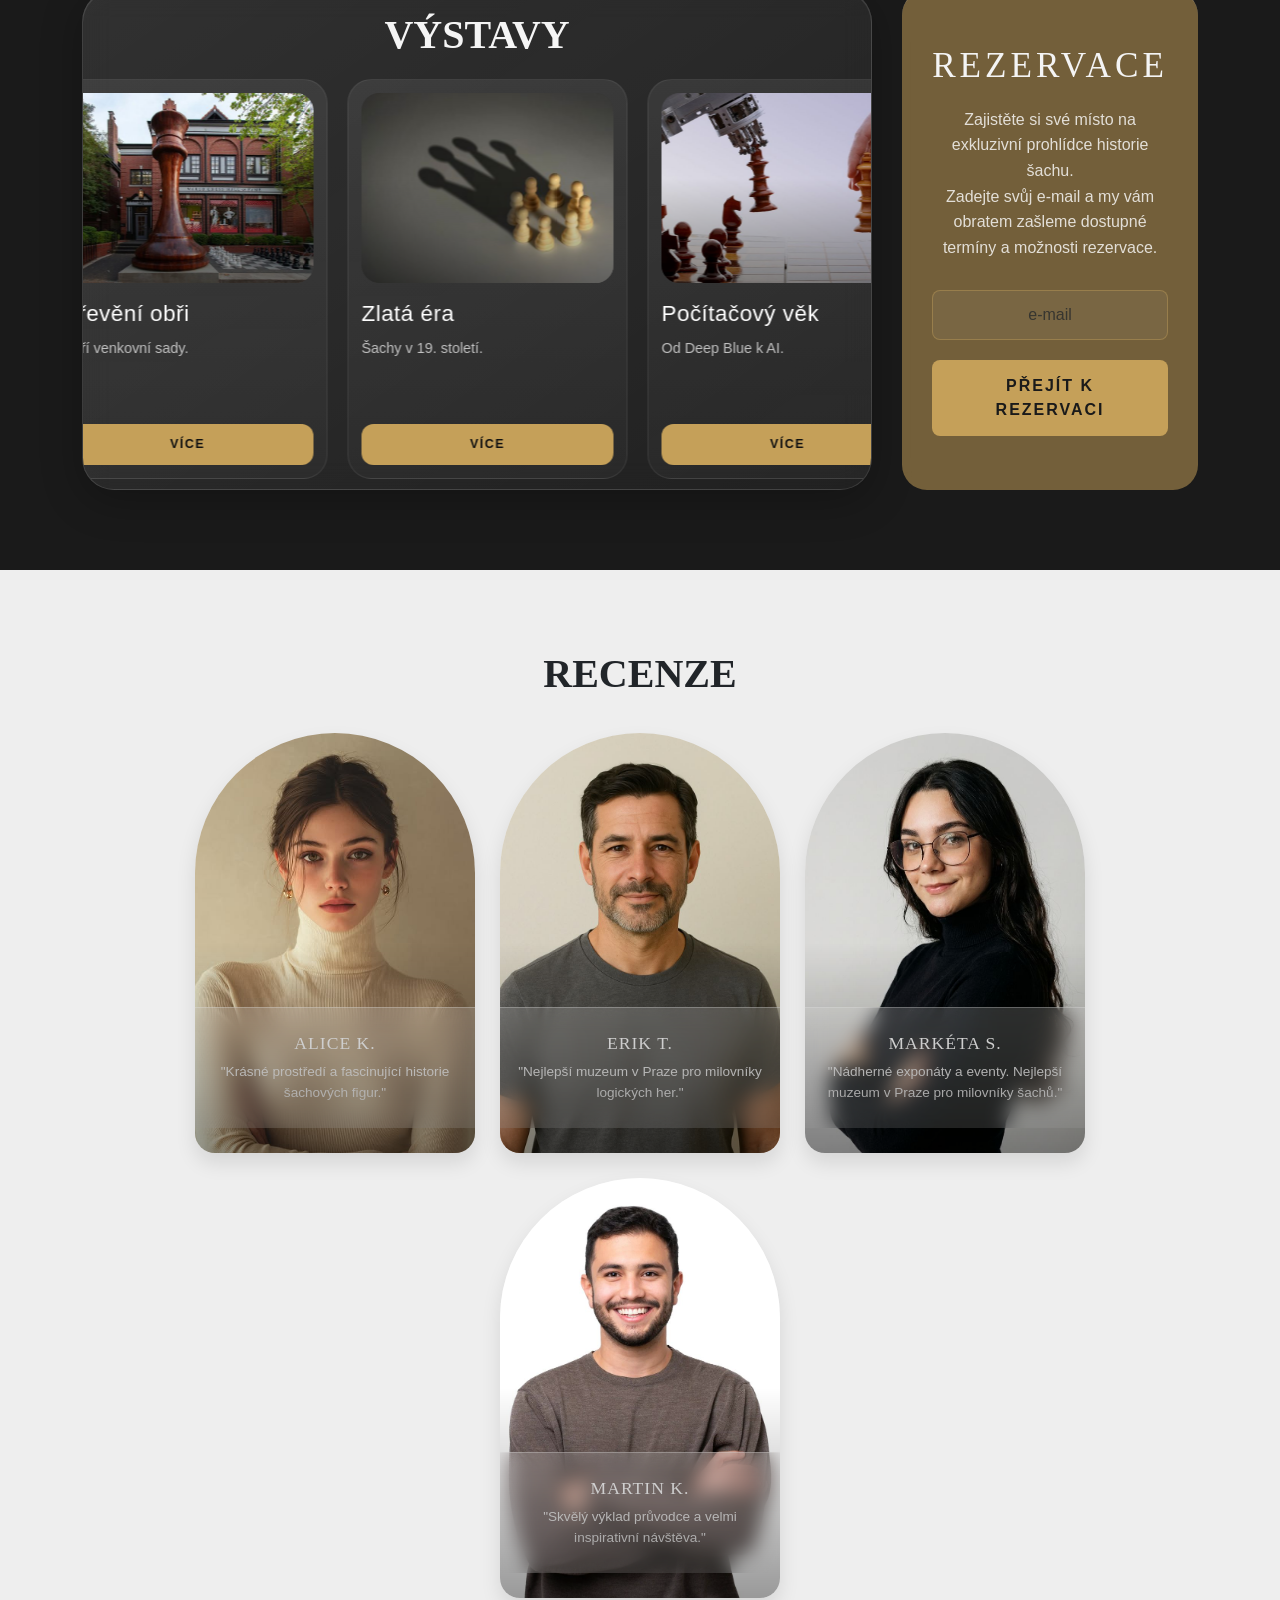
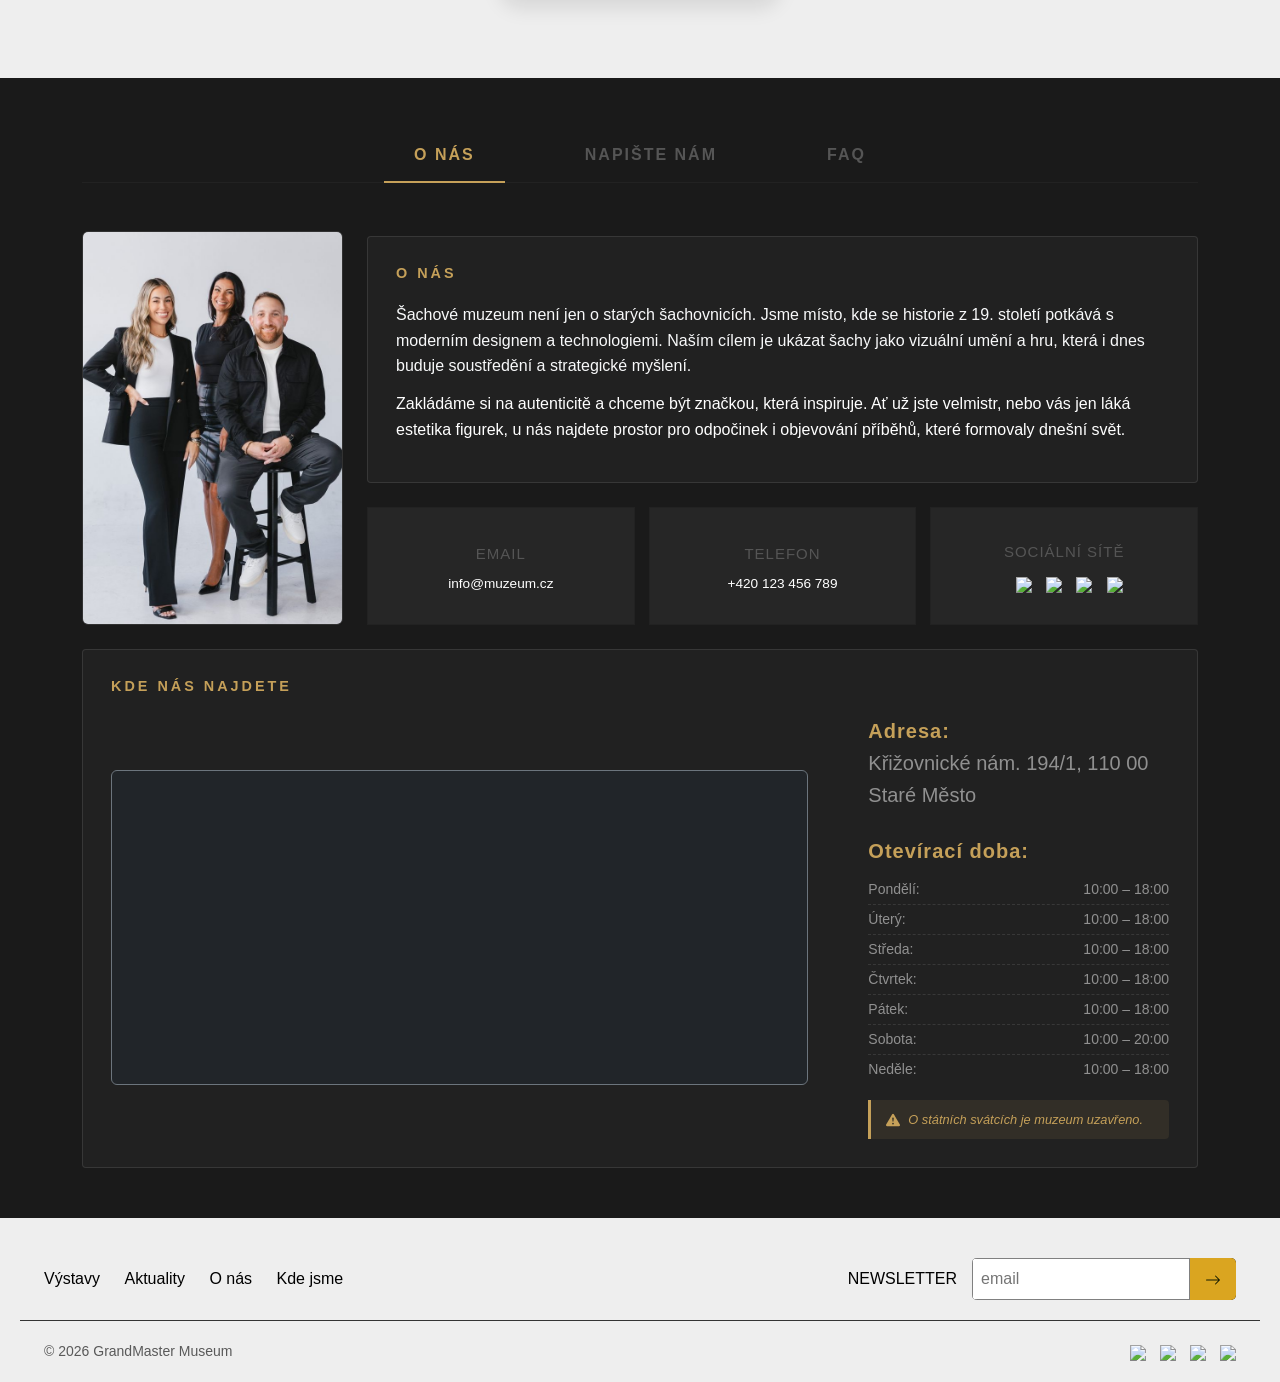
==== commit 5332a4cf: "Change greeting from 'Hello World' to 'Goodbye World'" ====
--- a/index.html
+++ b/index.html
@@ -11,7 +11,7 @@
 
 
     <!--expozice se nenačíta přes CSV kvůli tomu, že mi to nešlo, proto jsem to udělala přes JS
-    v sekci napiste nam a sekci faq mi neslo upravit prvky ...-->
+    v sekci napiste nam a sekci faq mi neslo upravit prvky ... nestihala jsem to opravit-->
 </head>
 
 <body>
@@ -671,4 +671,4 @@
 <script src="modal_window.js"></script>
 
 </body>
-</html>+</html>
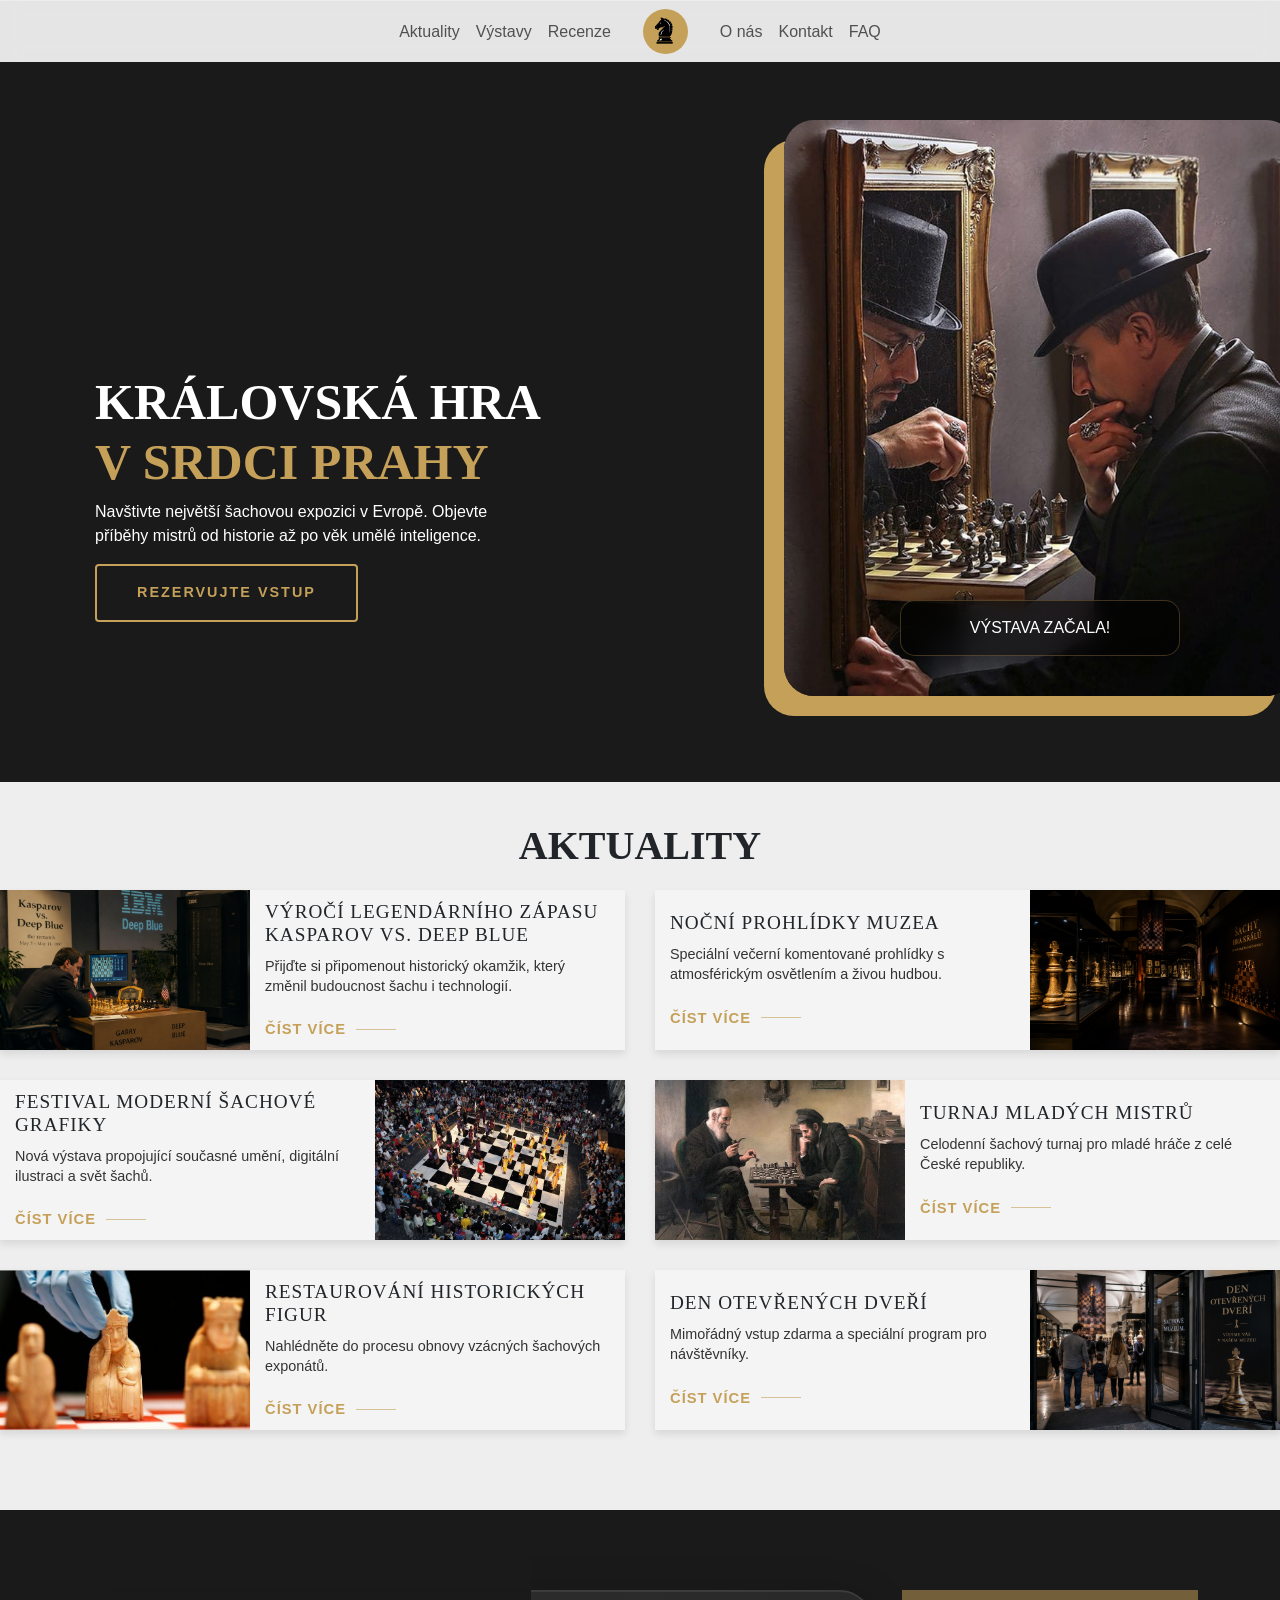
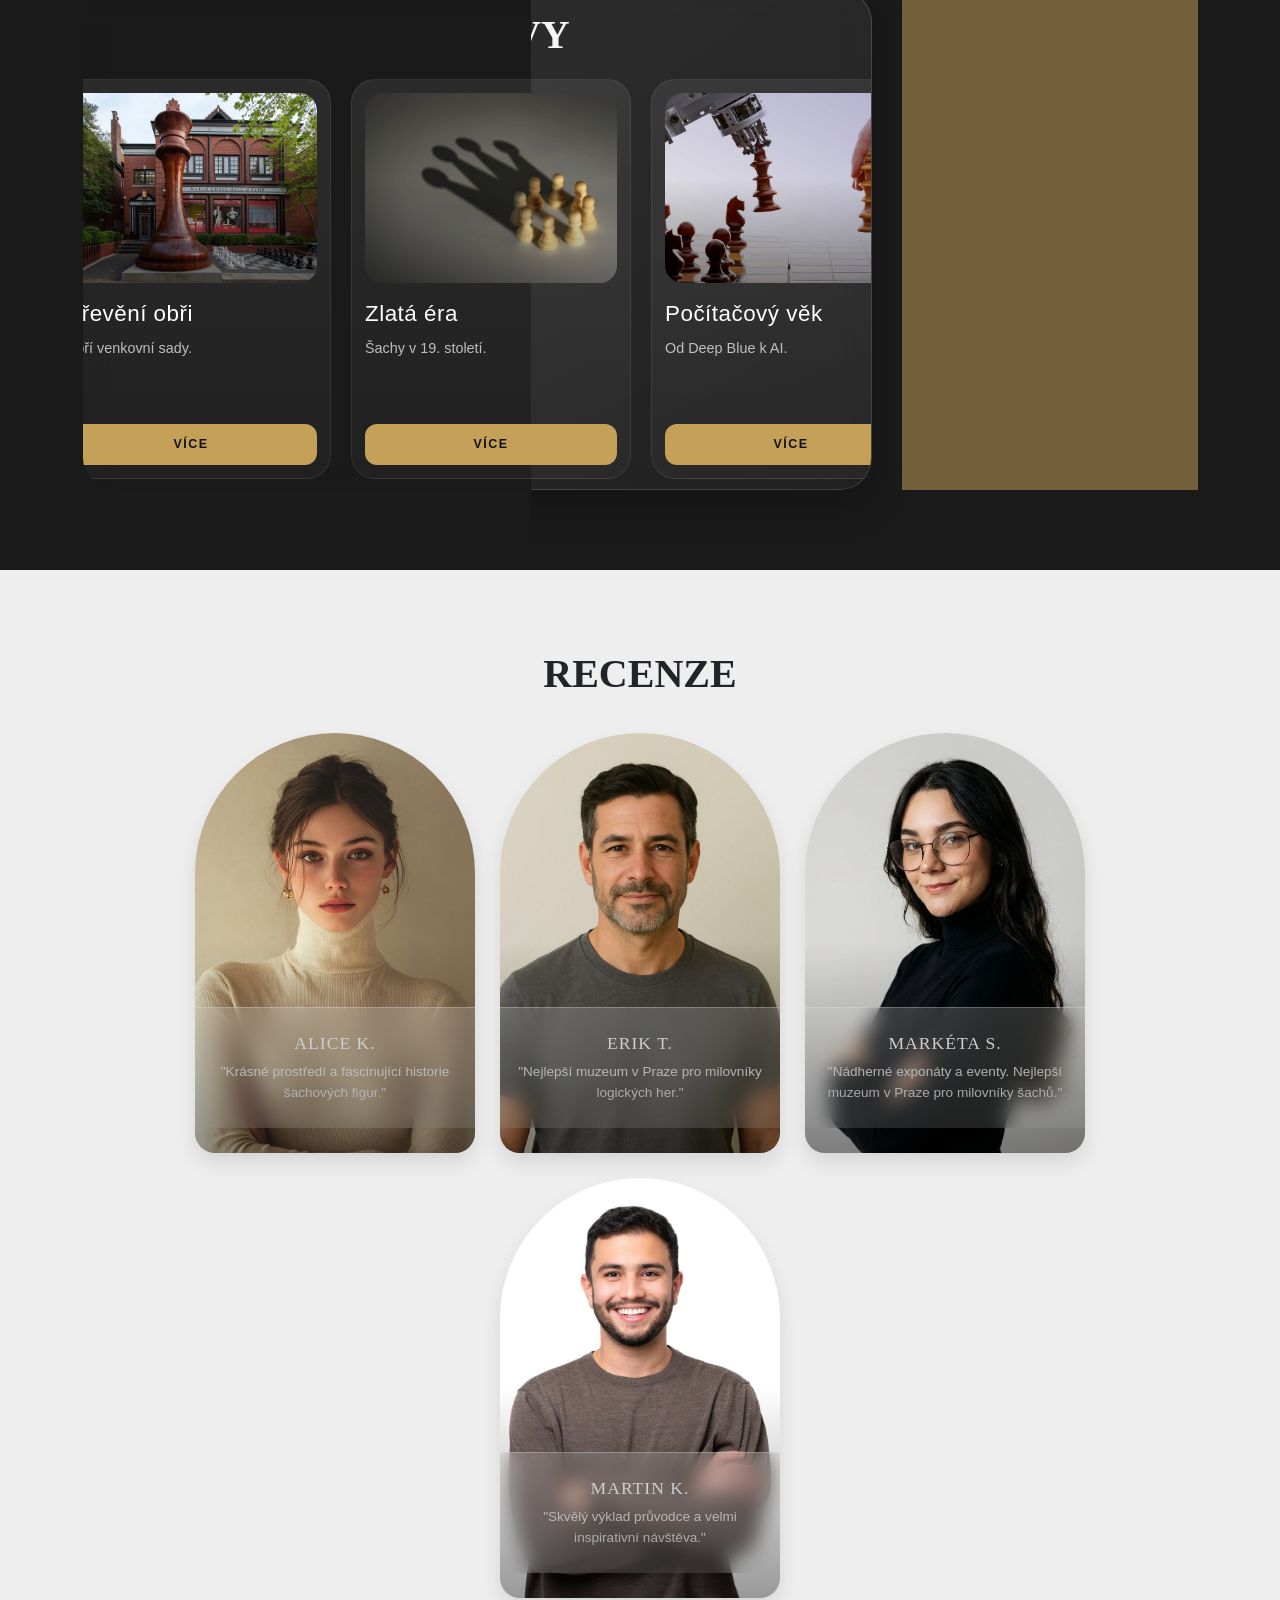
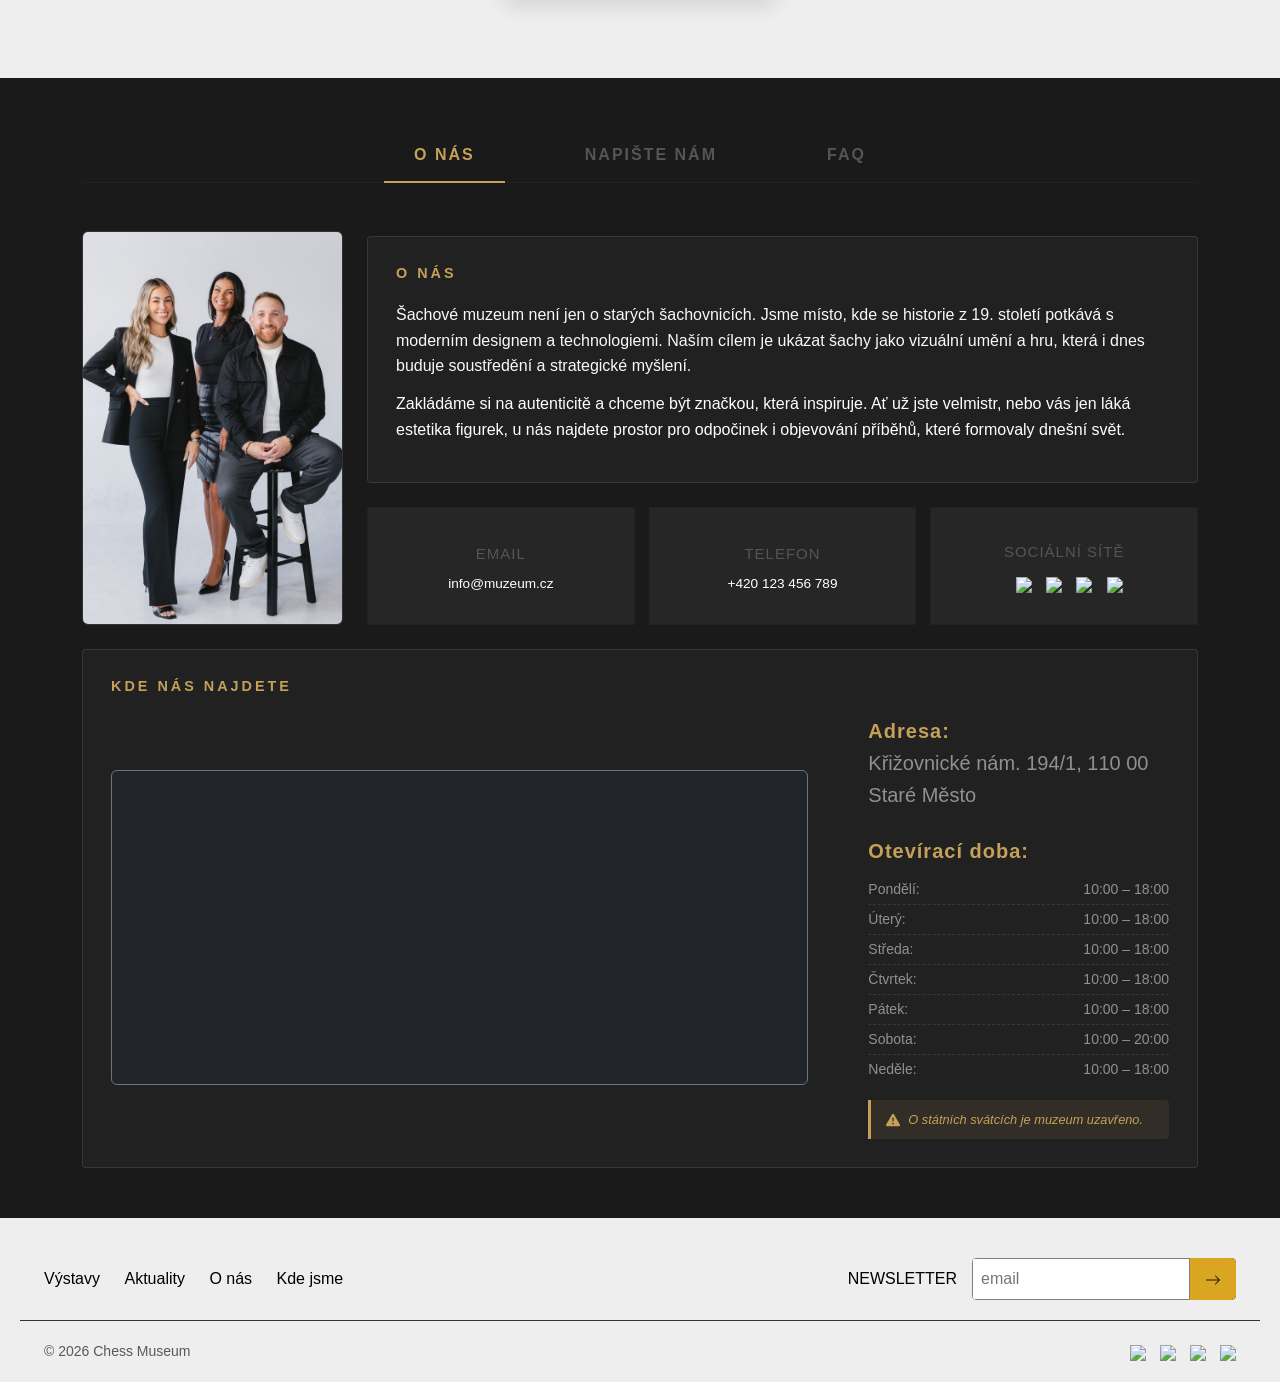
==== commit ba2bbffd: "Update index.html" ====
--- a/index.html
+++ b/index.html
@@ -652,7 +652,7 @@
   <div class="footer-line"></div>
   <div class="container-fluid px-4">
     <div class="footer-bottom">
-      <div>© 2026 GrandMaster Museum</div>
+      <div>© 2026 Chess Museum</div>
       
       <div class="social-icons">
         <a href="file:///D:/PRO_muzeum/index.html"><img src="https://cdn-icons-png.flaticon.com/512/2111/2111463.png"></a>
